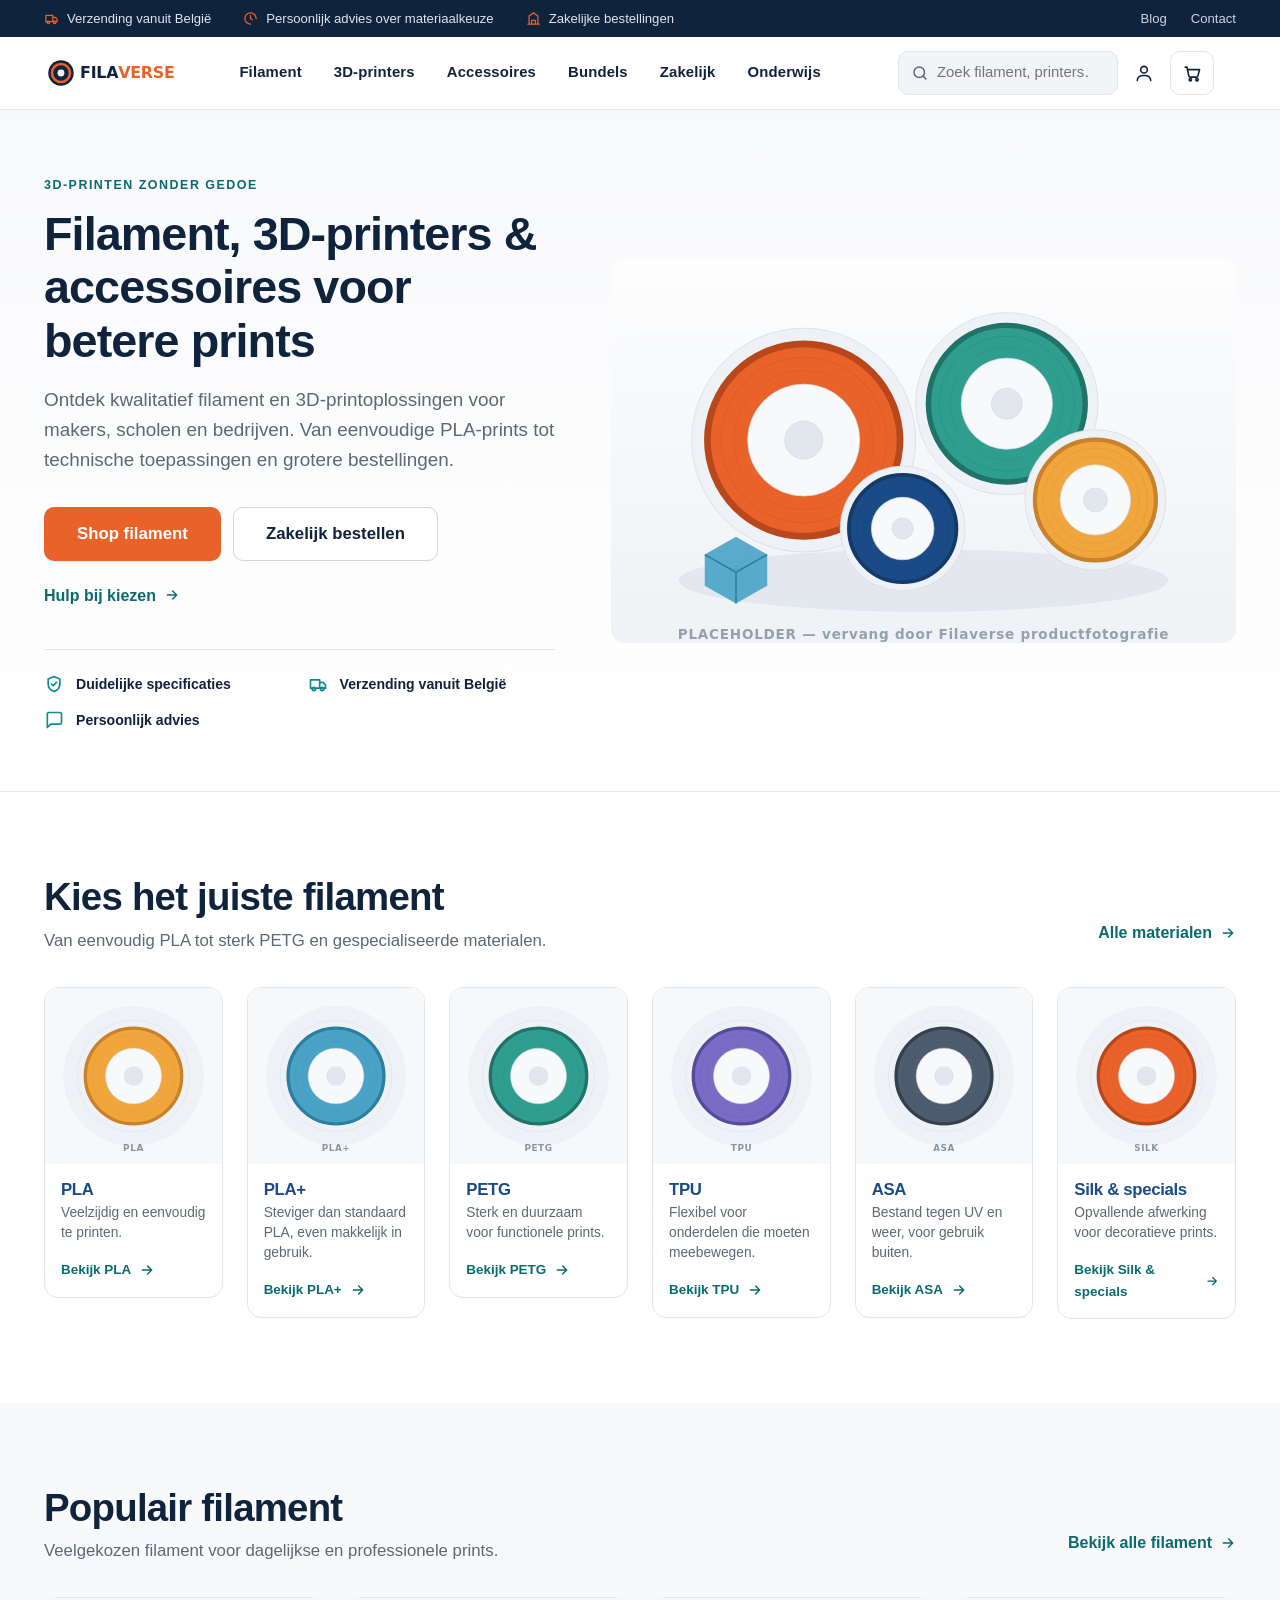
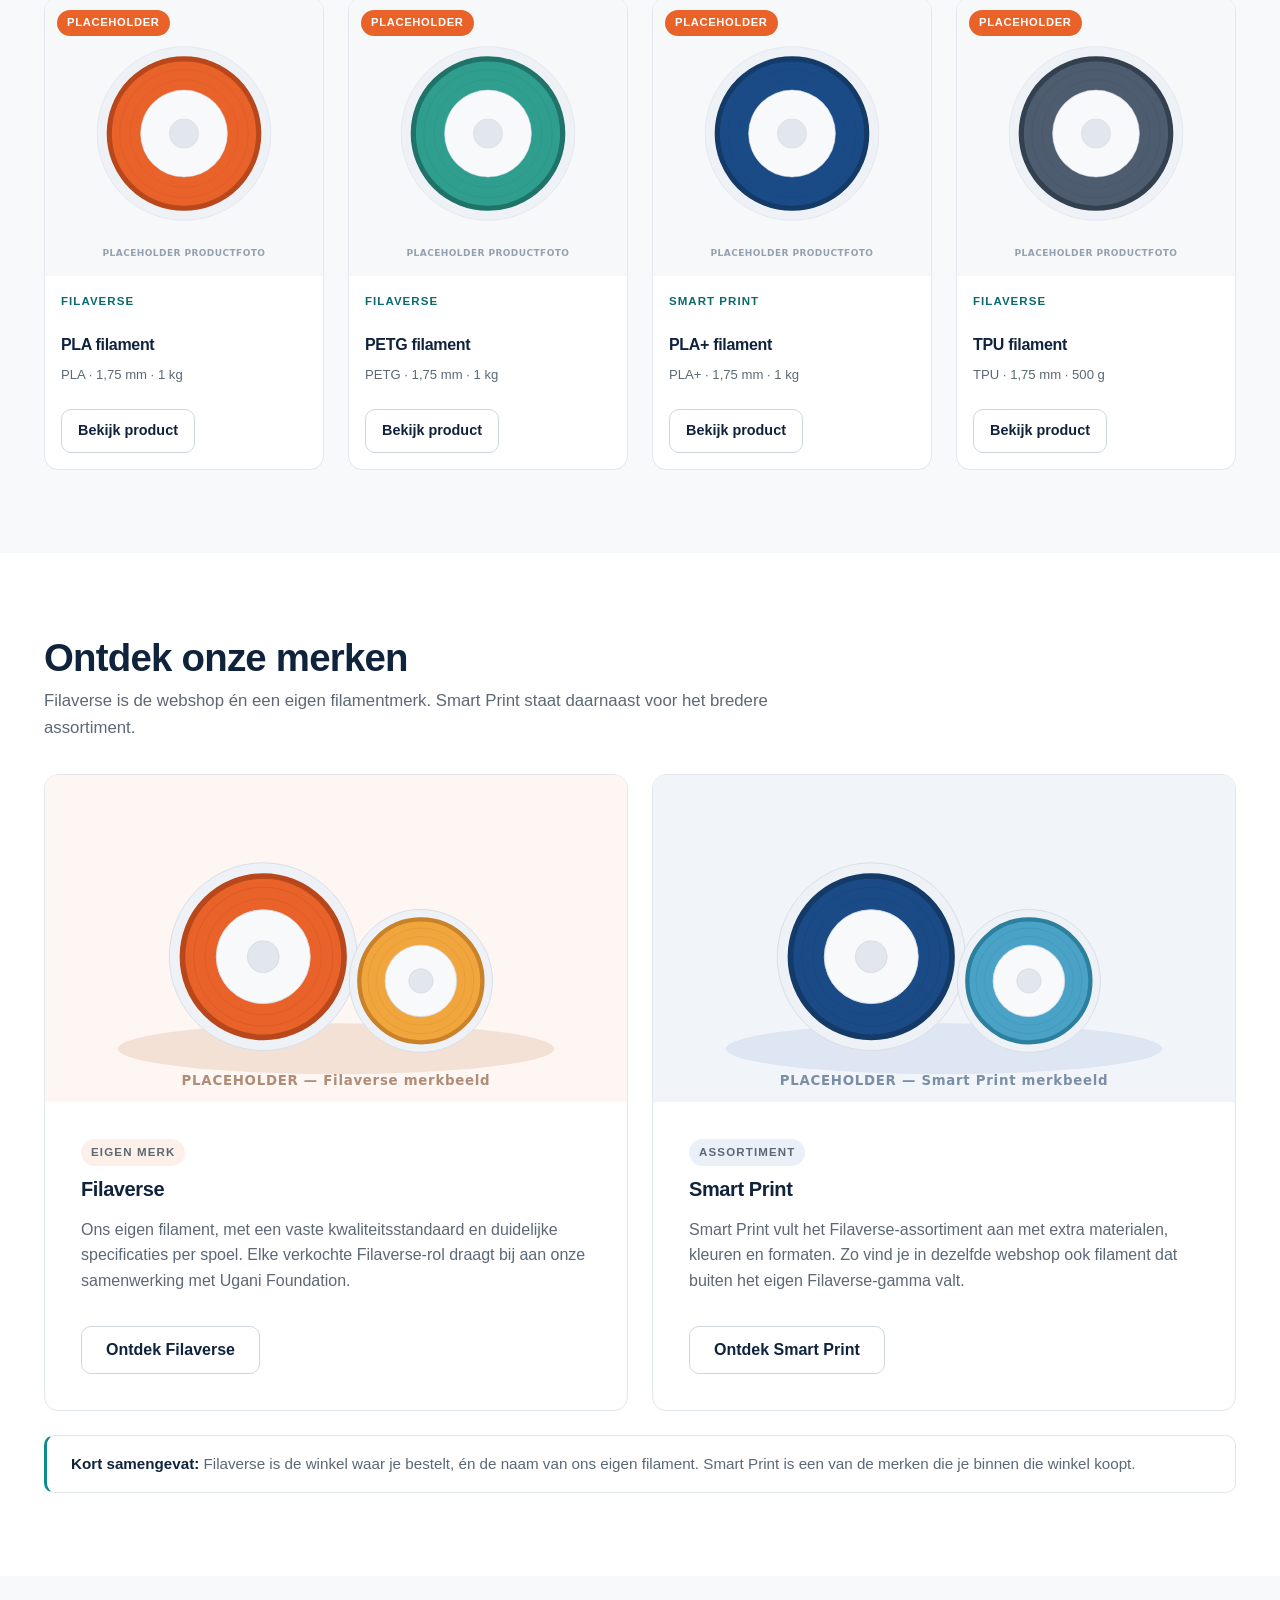
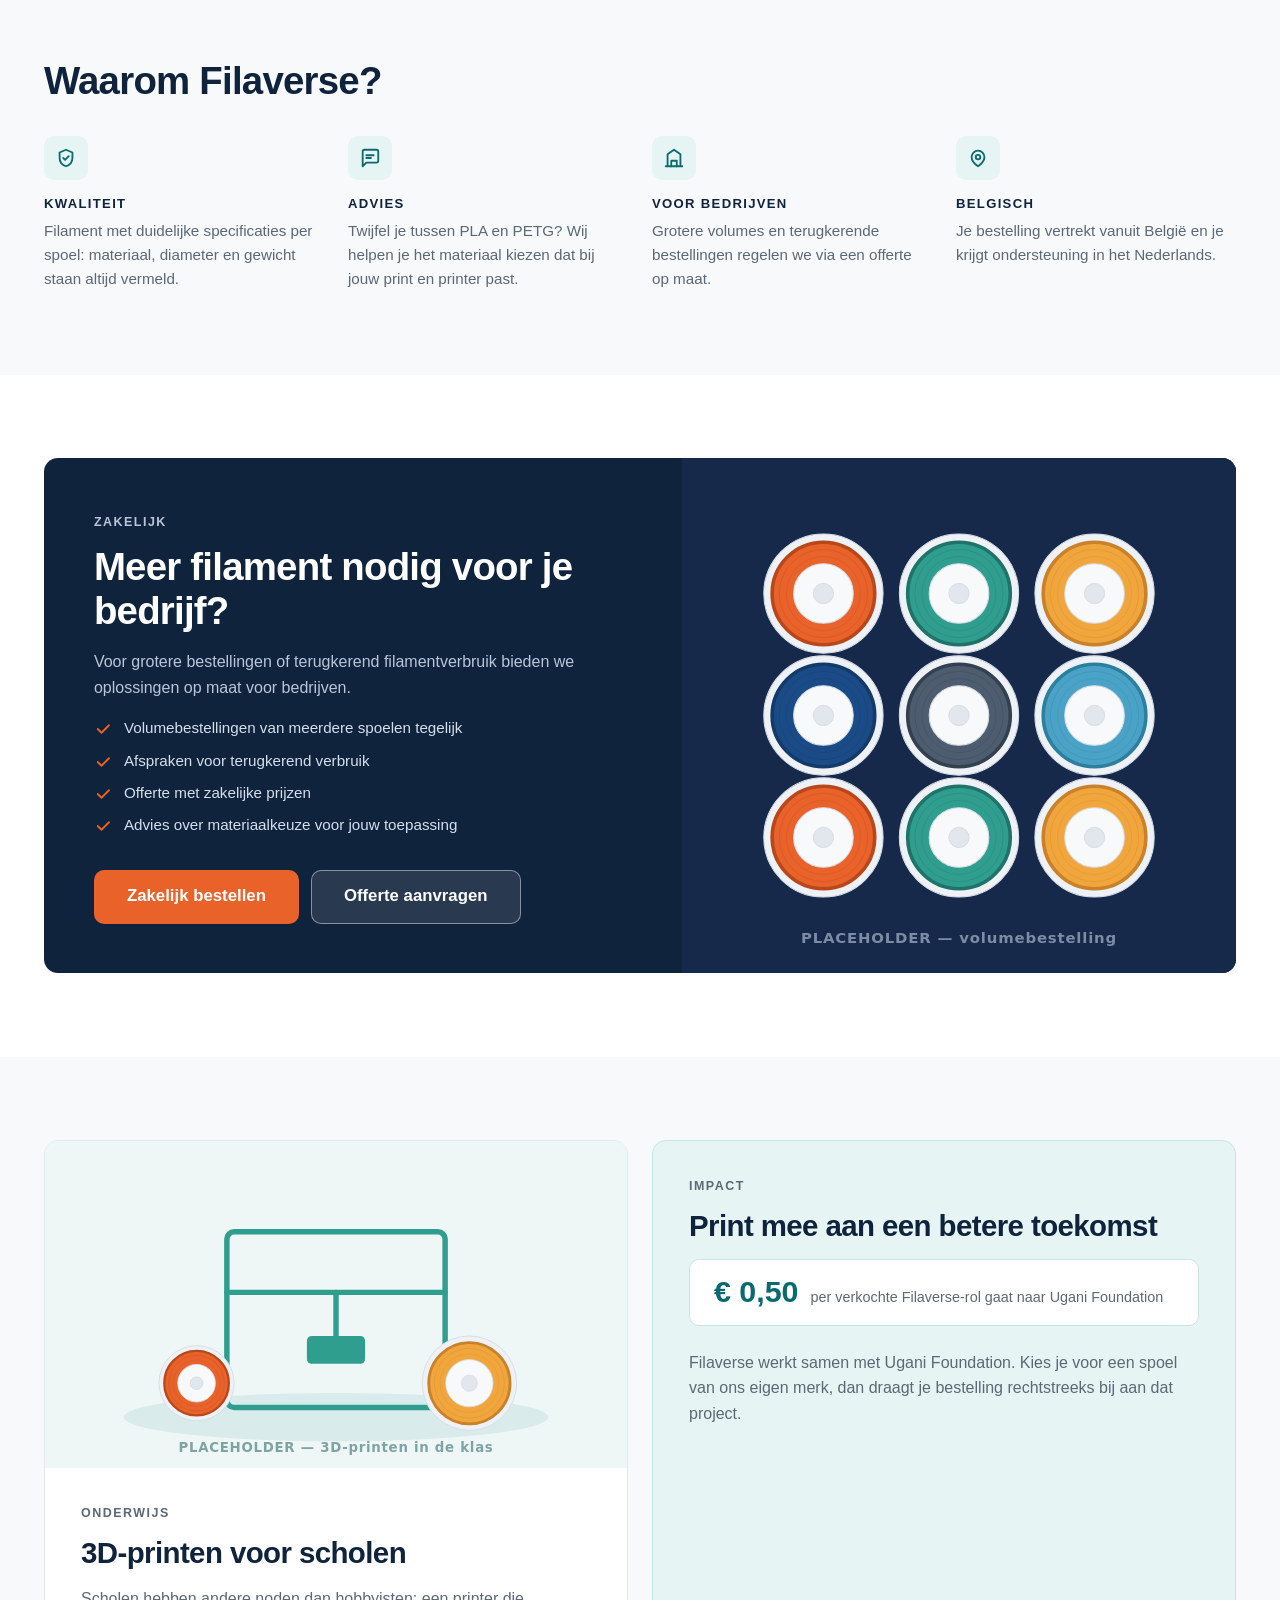
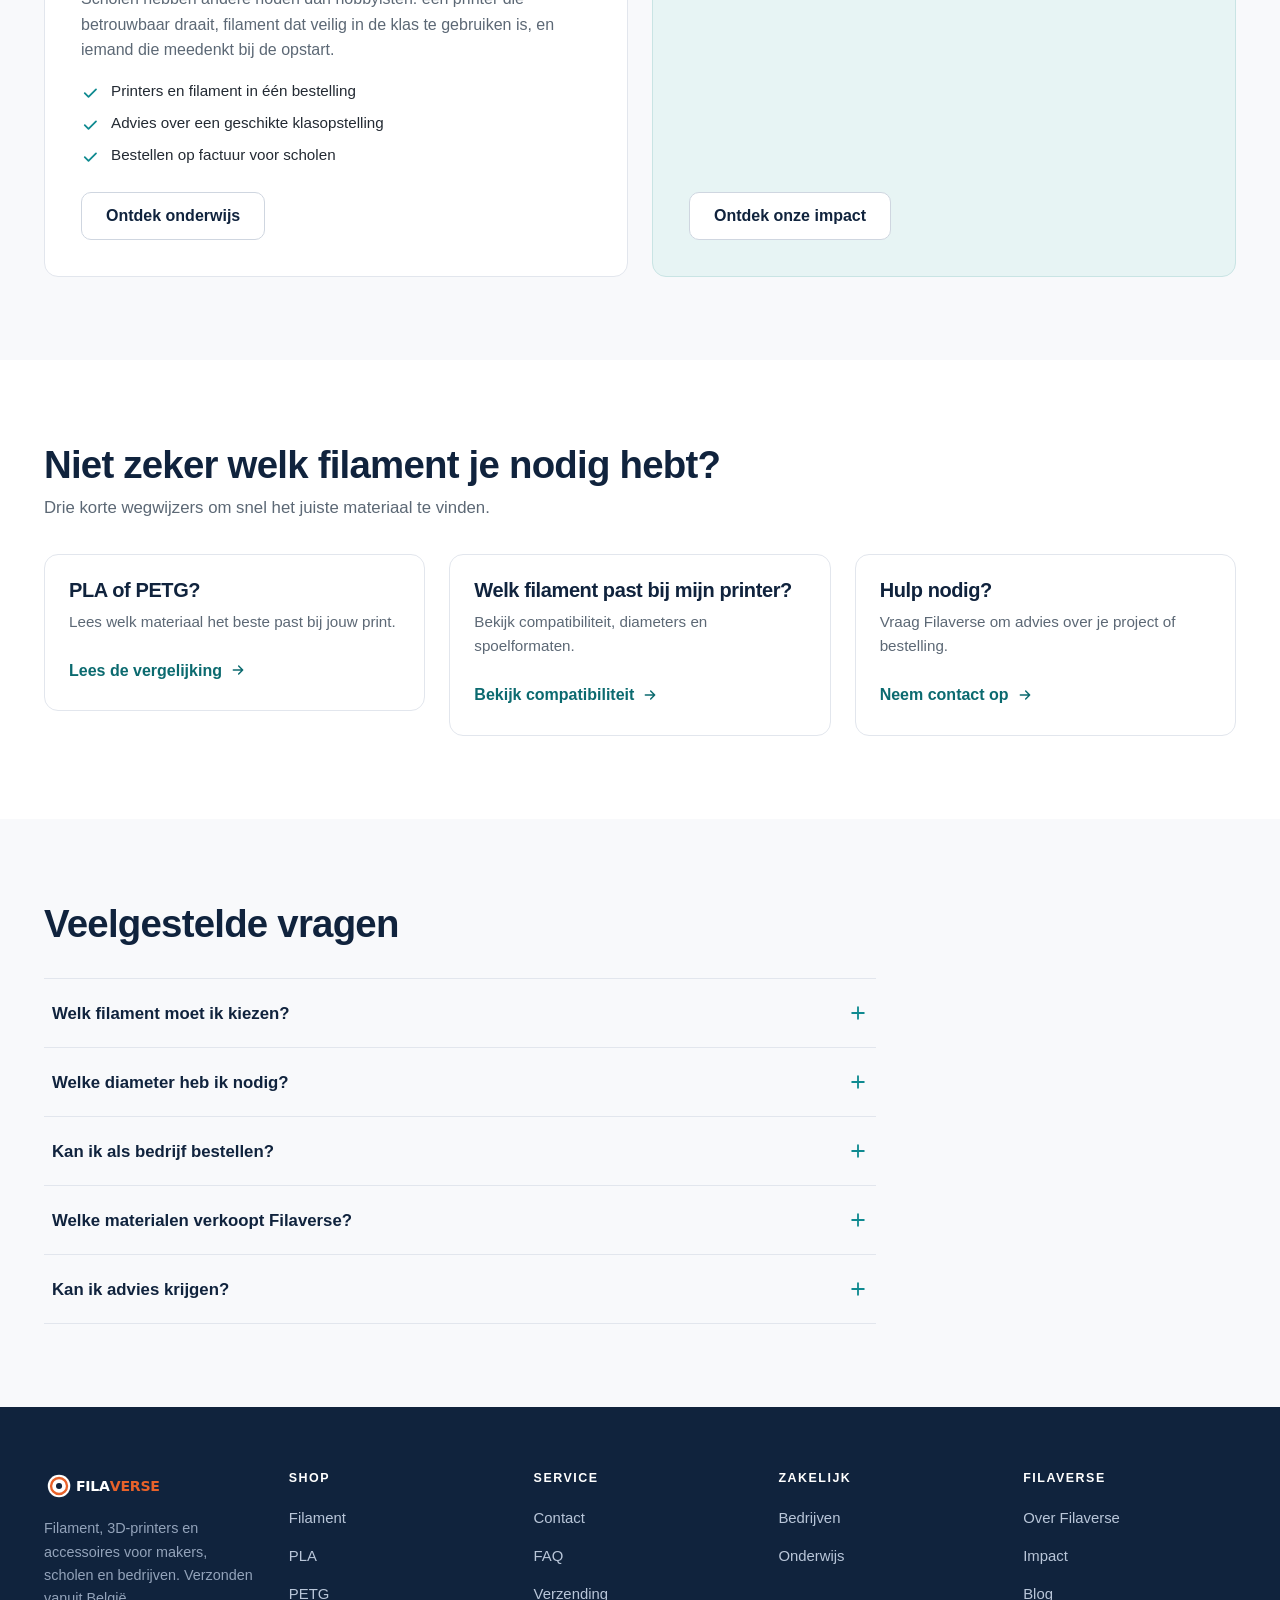
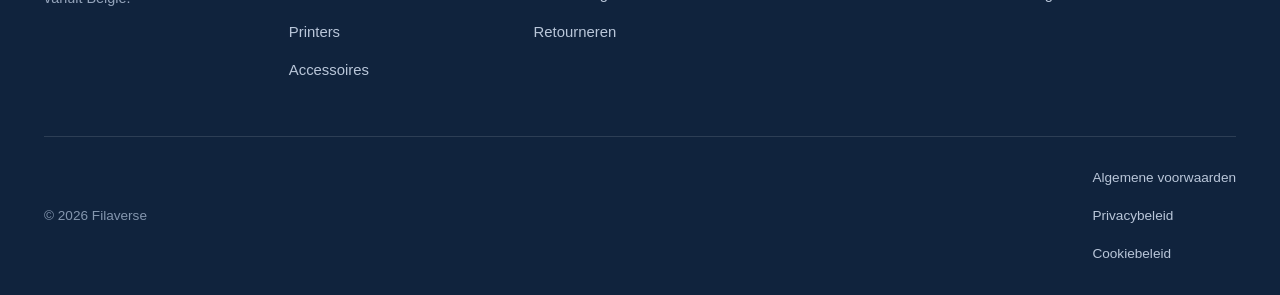
==== index.html @ 30330160 "Add commerce-first Filaverse homepage Implements the homepage redesign brief: the commercial offerin" ====
<!doctype html>
<html lang="nl-BE" class="no-js">
<head>
  <meta charset="utf-8">
  <meta name="viewport" content="width=device-width, initial-scale=1">

  <!-- ====================================================================
       SEO — homepage only. One H1 lives in the hero.
       Focus: 3D filament België · 3D printer filament · PLA · PETG
       ==================================================================== -->
  <title>3D Filament, Printers &amp; Accessoires België | Filaverse</title>
  <meta name="description" content="Ontdek Filaverse filament, 3D-printers en accessoires voor makers, scholen en bedrijven. Shop PLA, PETG en meer, met persoonlijke service vanuit België.">
  <link rel="canonical" href="https://www.filaverse.be/">

  <meta property="og:type" content="website">
  <meta property="og:locale" content="nl_BE">
  <meta property="og:site_name" content="Filaverse">
  <meta property="og:title" content="3D Filament, Printers &amp; Accessoires België | Filaverse">
  <meta property="og:description" content="Ontdek Filaverse filament, 3D-printers en accessoires voor makers, scholen en bedrijven. Shop PLA, PETG en meer, met persoonlijke service vanuit België.">
  <meta property="og:url" content="https://www.filaverse.be/">
  <!-- TODO(assets): replace with a real 1200x630 Filaverse share image. -->
  <meta property="og:image" content="https://www.filaverse.be/assets/img/hero-filament-spoelen-placeholder.svg">
  <meta name="twitter:card" content="summary_large_image">

  <meta name="theme-color" content="#10233d">
  <link rel="icon" href="assets/img/filaverse-logo-placeholder.svg" type="image/svg+xml">

  <!-- The hero image is the LCP element: preloaded, never lazy-loaded. -->
  <link rel="preload" as="image" href="assets/img/hero-filament-spoelen-placeholder.svg" fetchpriority="high">
  <link rel="stylesheet" href="assets/css/styles.css">

  <!-- Swap the `no-js` class before first paint so reveal animations never
       hide content for users without JavaScript. -->
  <script>document.documentElement.classList.replace('no-js','js');</script>

  <!-- ====================================================================
       Structured data — Organization + WebSite/SearchAction only.
       Deliberately no Review/AggregateRating: no verified rating data exists.
       TODO(business): confirm legal name, address, VAT/company number, phone,
       e-mail and social profiles before publishing; remove any field that
       cannot be verified rather than guessing.
       ==================================================================== -->
  <script type="application/ld+json">
  {
    "@context": "https://schema.org",
    "@graph": [
      {
        "@type": "Organization",
        "@id": "https://www.filaverse.be/#organization",
        "name": "Filaverse",
        "url": "https://www.filaverse.be/",
        "logo": "https://www.filaverse.be/assets/img/filaverse-logo-placeholder.svg",
        "description": "Filaverse levert 3D-printfilament, 3D-printers en accessoires aan makers, scholen en bedrijven in België.",
        "areaServed": "BE"
      },
      {
        "@type": "WebSite",
        "@id": "https://www.filaverse.be/#website",
        "url": "https://www.filaverse.be/",
        "name": "Filaverse",
        "inLanguage": "nl-BE",
        "publisher": { "@id": "https://www.filaverse.be/#organization" },
        "potentialAction": {
          "@type": "SearchAction",
          "target": {
            "@type": "EntryPoint",
            "urlTemplate": "https://www.filaverse.be/zoeken?q={search_term_string}"
          },
          "query-input": "required name=search_term_string"
        }
      }
    ]
  }
  </script>
</head>

<body>
  <a class="fv-skip-link" href="#main">Naar hoofdinhoud</a>

  <!-- ====================================================================
       1. UTILITY BAR — max. 3 items, real benefits only.
       TODO(business): verify each claim. Remove any line that is not
       factually true today, including the free-shipping threshold.
       ==================================================================== -->
  <div class="fv-utility">
    <div class="fv-container fv-utility__inner">
      <ul class="fv-utility__list">
        <li>
          <svg width="15" height="15" viewBox="0 0 24 24" fill="none" stroke="currentColor" stroke-width="2" stroke-linecap="round" stroke-linejoin="round" aria-hidden="true"><path d="M3 7h11v10H3zM14 10h4l3 3v4h-7z"/><circle cx="7" cy="18" r="2"/><circle cx="17" cy="18" r="2"/></svg>
          Verzending vanuit België
        </li>
        <li>
          <svg width="15" height="15" viewBox="0 0 24 24" fill="none" stroke="currentColor" stroke-width="2" stroke-linecap="round" stroke-linejoin="round" aria-hidden="true"><path d="M21 12a9 9 0 1 0-9 9"/><path d="M12 7v5l3 2"/></svg>
          Persoonlijk advies over materiaalkeuze
        </li>
        <li>
          <svg width="15" height="15" viewBox="0 0 24 24" fill="none" stroke="currentColor" stroke-width="2" stroke-linecap="round" stroke-linejoin="round" aria-hidden="true"><path d="M3 21h18M5 21V8l7-5 7 5v13"/><path d="M9 21v-6h6v6"/></svg>
          Zakelijke bestellingen
        </li>
      </ul>
      <ul class="fv-utility__links">
        <li><a href="/blog">Blog</a></li>
        <li><a href="/contact">Contact</a></li>
      </ul>
    </div>
  </div>

  <!-- ====================================================================
       2. HEADER — commerce first. Logo left, shop navigation centre,
       search / account / cart right.
       TODO(integration): mount the existing search and cart logic here.
       The form posts to the shop's own search route and the cart button is
       a plain link to the existing cart page, so nothing is re-implemented.
       ==================================================================== -->
  <header class="fv-header">
    <div class="fv-container">
      <div class="fv-header__bar">
        <a class="fv-header__logo" href="/" aria-label="Filaverse — naar de homepage">
          <img src="assets/img/filaverse-logo-placeholder.svg" alt="Filaverse" width="300" height="64" fetchpriority="high">
        </a>

        <nav class="fv-nav" aria-label="Hoofdnavigatie">
          <ul class="fv-nav__list">
            <li><a class="fv-nav__link" href="/filament">Filament</a></li>
            <li><a class="fv-nav__link" href="/3d-printers">3D-printers</a></li>
            <li><a class="fv-nav__link" href="/accessoires">Accessoires</a></li>
            <li><a class="fv-nav__link" href="/bundels">Bundels</a></li>
            <li><a class="fv-nav__link" href="/zakelijk">Zakelijk</a></li>
            <li><a class="fv-nav__link" href="/onderwijs">Onderwijs</a></li>
          </ul>
        </nav>

        <div class="fv-header__actions">
          <form class="fv-search" role="search" action="/zoeken" method="get">
            <label class="fv-visually-hidden" for="fv-search-desktop">Zoek naar filament, printers of accessoires</label>
            <svg width="18" height="18" viewBox="0 0 24 24" fill="none" stroke="currentColor" stroke-width="2" stroke-linecap="round" aria-hidden="true"><circle cx="11" cy="11" r="7"/><path d="m20 20-3.5-3.5"/></svg>
            <input id="fv-search-desktop" type="search" name="q" placeholder="Zoek filament, printers…" autocomplete="off">
          </form>

          <button class="fv-iconbtn fv-iconbtn--search" type="button"
                  aria-controls="fv-searchpanel" aria-expanded="false"
                  data-fv-search-toggle>
            <svg width="20" height="20" viewBox="0 0 24 24" fill="none" stroke="currentColor" stroke-width="2" stroke-linecap="round" aria-hidden="true"><circle cx="11" cy="11" r="7"/><path d="m20 20-3.5-3.5"/></svg>
            <span class="fv-visually-hidden">Zoeken</span>
          </button>

          <!-- TODO(integration): show this only when the project has accounts. -->
          <a class="fv-iconbtn" href="/account">
            <svg width="20" height="20" viewBox="0 0 24 24" fill="none" stroke="currentColor" stroke-width="2" stroke-linecap="round" stroke-linejoin="round" aria-hidden="true"><circle cx="12" cy="8" r="4"/><path d="M4 21c0-4 3.6-6 8-6s8 2 8 6"/></svg>
            <span class="fv-visually-hidden">Mijn account</span>
          </a>

          <!-- TODO(integration): bind the badge to the live cart item count. -->
          <a class="fv-iconbtn fv-iconbtn--cart" href="/winkelmand">
            <svg width="20" height="20" viewBox="0 0 24 24" fill="none" stroke="currentColor" stroke-width="2" stroke-linecap="round" stroke-linejoin="round" aria-hidden="true"><path d="M4 5h2l2.2 10.4a2 2 0 0 0 2 1.6h6.9a2 2 0 0 0 2-1.55L21 8H7"/><circle cx="10" cy="20" r="1.4"/><circle cx="18" cy="20" r="1.4"/></svg>
            <span class="fv-iconbtn__count" data-fv-cart-count hidden>0</span>
            <span class="fv-visually-hidden">Winkelmand</span>
          </a>

          <button class="fv-iconbtn fv-iconbtn--menu" type="button"
                  aria-controls="fv-drawer" aria-expanded="false" data-fv-menu-toggle>
            <svg width="22" height="22" viewBox="0 0 24 24" fill="none" stroke="currentColor" stroke-width="2" stroke-linecap="round" aria-hidden="true"><path d="M4 7h16M4 12h16M4 17h16"/></svg>
            <span class="fv-visually-hidden">Menu openen</span>
          </button>
        </div>
      </div>
    </div>

    <div class="fv-searchpanel" id="fv-searchpanel" hidden>
      <div class="fv-container">
        <form class="fv-search" role="search" action="/zoeken" method="get">
          <label class="fv-visually-hidden" for="fv-search-mobile">Zoek naar filament, printers of accessoires</label>
          <svg width="18" height="18" viewBox="0 0 24 24" fill="none" stroke="currentColor" stroke-width="2" stroke-linecap="round" aria-hidden="true"><circle cx="11" cy="11" r="7"/><path d="m20 20-3.5-3.5"/></svg>
          <input id="fv-search-mobile" type="search" name="q" placeholder="Zoek filament, printers…" autocomplete="off">
        </form>
      </div>
    </div>
  </header>

  <!-- Mobile navigation drawer -->
  <div class="fv-drawer" id="fv-drawer" hidden>
    <button class="fv-drawer__scrim" type="button" data-fv-menu-close>
      <span class="fv-visually-hidden">Menu sluiten</span>
    </button>
    <div class="fv-drawer__panel" role="dialog" aria-modal="true" aria-label="Hoofdnavigatie">
      <div class="fv-drawer__head">
        <img src="assets/img/filaverse-logo-placeholder.svg" alt="Filaverse" width="300" height="64">
        <button class="fv-iconbtn" type="button" data-fv-menu-close>
          <svg width="22" height="22" viewBox="0 0 24 24" fill="none" stroke="currentColor" stroke-width="2" stroke-linecap="round" aria-hidden="true"><path d="M6 6l12 12M18 6L6 18"/></svg>
          <span class="fv-visually-hidden">Menu sluiten</span>
        </button>
      </div>
      <nav aria-label="Hoofdnavigatie (mobiel)">
        <ul class="fv-drawer__list">
          <li><a href="/filament">Filament</a></li>
          <li><a href="/3d-printers">3D-printers</a></li>
          <li><a href="/accessoires">Accessoires</a></li>
          <li><a href="/bundels">Bundels</a></li>
          <li><a href="/zakelijk">Zakelijk</a></li>
          <li><a href="/onderwijs">Onderwijs</a></li>
        </ul>
        <ul class="fv-drawer__list fv-drawer__list--secondary">
          <li><a href="/blog">Blog</a></li>
          <li><a href="/contact">Contact</a></li>
          <li><a href="/account">Mijn account</a></li>
        </ul>
      </nav>
      <a class="fv-btn fv-btn--primary fv-btn--block" href="/filament">Shop filament</a>
    </div>
  </div>

  <main id="main">

    <!-- ==================================================================
         3. HERO — the single H1 of the page.
         ================================================================== -->
    <section class="fv-hero" aria-labelledby="fv-hero-title">
      <div class="fv-container">
        <div class="fv-hero__grid">
          <div class="fv-hero__copy">
            <p class="fv-eyebrow">3D-printen zonder gedoe</p>
            <h1 id="fv-hero-title">Filament, 3D-printers &amp; accessoires voor betere prints</h1>
            <p class="fv-hero__lead">
              Ontdek kwalitatief filament en 3D-printoplossingen voor makers, scholen en bedrijven.
              Van eenvoudige PLA-prints tot technische toepassingen en grotere bestellingen.
            </p>

            <div class="fv-hero__cta">
              <a class="fv-btn fv-btn--primary fv-btn--lg" href="/filament">Shop filament</a>
              <a class="fv-btn fv-btn--secondary fv-btn--lg" href="/zakelijk">Zakelijk bestellen</a>
              <a class="fv-textlink" href="#hulp-bij-kiezen">
                Hulp bij kiezen
                <svg width="16" height="16" viewBox="0 0 24 24" fill="none" stroke="currentColor" stroke-width="2.2" stroke-linecap="round" stroke-linejoin="round" aria-hidden="true"><path d="M5 12h14M13 6l6 6-6 6"/></svg>
              </a>
            </div>

            <!-- TODO(business): verify all three USPs before publishing. -->
            <ul class="fv-hero__usps">
              <li>
                <svg width="20" height="20" viewBox="0 0 24 24" fill="none" stroke="currentColor" stroke-width="2" stroke-linecap="round" stroke-linejoin="round" aria-hidden="true"><path d="M12 3l7 3v6c0 4.2-2.9 7.6-7 9-4.1-1.4-7-4.8-7-9V6z"/><path d="m9 12 2 2 4-4"/></svg>
                Duidelijke specificaties
              </li>
              <li>
                <svg width="20" height="20" viewBox="0 0 24 24" fill="none" stroke="currentColor" stroke-width="2" stroke-linecap="round" stroke-linejoin="round" aria-hidden="true"><path d="M3 7h11v10H3zM14 10h4l3 3v4h-7z"/><circle cx="7" cy="18" r="2"/><circle cx="17" cy="18" r="2"/></svg>
                Verzending vanuit België
              </li>
              <li>
                <svg width="20" height="20" viewBox="0 0 24 24" fill="none" stroke="currentColor" stroke-width="2" stroke-linecap="round" stroke-linejoin="round" aria-hidden="true"><path d="M21 15a2 2 0 0 1-2 2H8l-4 4V5a2 2 0 0 1 2-2h13a2 2 0 0 1 2 2z"/></svg>
                Persoonlijk advies
              </li>
            </ul>
          </div>

          <div class="fv-hero__media">
            <!-- LCP image: eager, high priority, explicit dimensions (no CLS).
                 TODO(assets): replace with an optimised Filaverse photo
                 (AVIF/WebP + srcset) of several spools, one Filaverse spool
                 prominent, plus one or two printed objects. -->
            <img src="assets/img/hero-filament-spoelen-placeholder.svg"
                 alt="Verschillende filamentspoelen in meerdere kleuren naast een 3D-geprint object"
                 width="1200" height="740"
                 fetchpriority="high" decoding="async">
          </div>
        </div>
      </div>
    </section>

    <!-- ==================================================================
         4. SHOP BY MATERIAL
         ================================================================== -->
    <section class="fv-section" aria-labelledby="fv-materialen-title">
      <div class="fv-container">
        <div class="fv-section-head fv-section-head--split fv-reveal">
          <div>
            <h2 id="fv-materialen-title">Kies het juiste filament</h2>
            <p>Van eenvoudig PLA tot sterk PETG en gespecialiseerde materialen.</p>
          </div>
          <a class="fv-textlink" href="/filament">
            Alle materialen
            <svg width="16" height="16" viewBox="0 0 24 24" fill="none" stroke="currentColor" stroke-width="2.2" stroke-linecap="round" stroke-linejoin="round" aria-hidden="true"><path d="M5 12h14M13 6l6 6-6 6"/></svg>
          </a>
        </div>

        <ul class="fv-grid-categories">
          <!-- BEGIN:categories -->
          <li>
            <article class="fv-card fv-category fv-reveal">
              <div class="fv-card__media">
                <img src="assets/img/category-pla-filament-placeholder.svg" alt="PLA filamentspoel" width="600" height="600" loading="lazy" decoding="async">
              </div>
              <div class="fv-category__body">
                <h3><a class="fv-stretch" href="/filament/pla">PLA</a></h3>
                <p>Veelzijdig en eenvoudig te printen.</p>
                <span class="fv-category__cta" aria-hidden="true">Bekijk PLA <svg width="16" height="16" viewBox="0 0 24 24" fill="none" stroke="currentColor" stroke-width="2.2" stroke-linecap="round" stroke-linejoin="round" aria-hidden="true"><path d="M5 12h14M13 6l6 6-6 6"/></svg></span>
              </div>
            </article>
          </li>
          <li>
            <article class="fv-card fv-category fv-reveal">
              <div class="fv-card__media">
                <img src="assets/img/category-pla-plus-filament-placeholder.svg" alt="PLA+ filamentspoel" width="600" height="600" loading="lazy" decoding="async">
              </div>
              <div class="fv-category__body">
                <h3><a class="fv-stretch" href="/filament/pla-plus">PLA+</a></h3>
                <p>Steviger dan standaard PLA, even makkelijk in gebruik.</p>
                <span class="fv-category__cta" aria-hidden="true">Bekijk PLA+ <svg width="16" height="16" viewBox="0 0 24 24" fill="none" stroke="currentColor" stroke-width="2.2" stroke-linecap="round" stroke-linejoin="round" aria-hidden="true"><path d="M5 12h14M13 6l6 6-6 6"/></svg></span>
              </div>
            </article>
          </li>
          <li>
            <article class="fv-card fv-category fv-reveal">
              <div class="fv-card__media">
                <img src="assets/img/category-petg-filament-placeholder.svg" alt="PETG filamentspoel" width="600" height="600" loading="lazy" decoding="async">
              </div>
              <div class="fv-category__body">
                <h3><a class="fv-stretch" href="/filament/petg">PETG</a></h3>
                <p>Sterk en duurzaam voor functionele prints.</p>
                <span class="fv-category__cta" aria-hidden="true">Bekijk PETG <svg width="16" height="16" viewBox="0 0 24 24" fill="none" stroke="currentColor" stroke-width="2.2" stroke-linecap="round" stroke-linejoin="round" aria-hidden="true"><path d="M5 12h14M13 6l6 6-6 6"/></svg></span>
              </div>
            </article>
          </li>
          <li>
            <article class="fv-card fv-category fv-reveal">
              <div class="fv-card__media">
                <img src="assets/img/category-tpu-filament-placeholder.svg" alt="TPU filamentspoel" width="600" height="600" loading="lazy" decoding="async">
              </div>
              <div class="fv-category__body">
                <h3><a class="fv-stretch" href="/filament/tpu">TPU</a></h3>
                <p>Flexibel voor onderdelen die moeten meebewegen.</p>
                <span class="fv-category__cta" aria-hidden="true">Bekijk TPU <svg width="16" height="16" viewBox="0 0 24 24" fill="none" stroke="currentColor" stroke-width="2.2" stroke-linecap="round" stroke-linejoin="round" aria-hidden="true"><path d="M5 12h14M13 6l6 6-6 6"/></svg></span>
              </div>
            </article>
          </li>
          <li>
            <article class="fv-card fv-category fv-reveal">
              <div class="fv-card__media">
                <img src="assets/img/category-asa-filament-placeholder.svg" alt="ASA filamentspoel" width="600" height="600" loading="lazy" decoding="async">
              </div>
              <div class="fv-category__body">
                <h3><a class="fv-stretch" href="/filament/asa">ASA</a></h3>
                <p>Bestand tegen UV en weer, voor gebruik buiten.</p>
                <span class="fv-category__cta" aria-hidden="true">Bekijk ASA <svg width="16" height="16" viewBox="0 0 24 24" fill="none" stroke="currentColor" stroke-width="2.2" stroke-linecap="round" stroke-linejoin="round" aria-hidden="true"><path d="M5 12h14M13 6l6 6-6 6"/></svg></span>
              </div>
            </article>
          </li>
          <li>
            <article class="fv-card fv-category fv-reveal">
              <div class="fv-card__media">
                <img src="assets/img/category-silk-filament-placeholder.svg" alt="Silk filamentspoel" width="600" height="600" loading="lazy" decoding="async">
              </div>
              <div class="fv-category__body">
                <h3><a class="fv-stretch" href="/filament/silk-specials">Silk &amp; specials</a></h3>
                <p>Opvallende afwerking voor decoratieve prints.</p>
                <span class="fv-category__cta" aria-hidden="true">Bekijk Silk &amp; specials <svg width="16" height="16" viewBox="0 0 24 24" fill="none" stroke="currentColor" stroke-width="2.2" stroke-linecap="round" stroke-linejoin="round" aria-hidden="true"><path d="M5 12h14M13 6l6 6-6 6"/></svg></span>
              </div>
            </article>
          </li>
          <!-- END:categories -->
        </ul>
      </div>
    </section>

    <!-- ==================================================================
         5. BESTSELLERS
         ================================================================== -->
    <section class="fv-section fv-section--soft" aria-labelledby="fv-populair-title">
      <div class="fv-container">
        <div class="fv-section-head fv-section-head--split fv-reveal">
          <div>
            <h2 id="fv-populair-title">Populair filament</h2>
            <p>Veelgekozen filament voor dagelijkse en professionele prints.</p>
          </div>
          <a class="fv-textlink" href="/filament">
            Bekijk alle filament
            <svg width="16" height="16" viewBox="0 0 24 24" fill="none" stroke="currentColor" stroke-width="2.2" stroke-linecap="round" stroke-linejoin="round" aria-hidden="true"><path d="M5 12h14M13 6l6 6-6 6"/></svg>
          </a>
        </div>

        <ul class="fv-grid-products fv-scroller">
          <!-- BEGIN:products -->
          <li>
            <article class="fv-card fv-product fv-reveal">
                <p class="fv-badge">Placeholder</p>
              <div class="fv-card__media">
                <img src="assets/img/product-placeholder-1.svg" alt="Placeholder productfoto van een PLA filamentspoel" width="800" height="800" loading="lazy" decoding="async">
              </div>
              <div class="fv-card__body fv-product__body">
                <p class="fv-product__brand">Filaverse</p>
                <h3 class="fv-product__title"><a class="fv-stretch" href="/filament/pla">PLA filament</a></h3>
                <p class="fv-product__meta">PLA &middot; 1,75 mm &middot; 1 kg</p>
                <div class="fv-product__foot">
                <!-- TODO(integration): price omitted - no price in data/products.json for TODO-SKU-1 -->
                  <span class="fv-btn fv-btn--secondary fv-product__cta" aria-hidden="true">Bekijk product</span>
                </div>
              </div>
            </article>
          </li>
          <li>
            <article class="fv-card fv-product fv-reveal">
                <p class="fv-badge">Placeholder</p>
              <div class="fv-card__media">
                <img src="assets/img/product-placeholder-2.svg" alt="Placeholder productfoto van een PETG filamentspoel" width="800" height="800" loading="lazy" decoding="async">
              </div>
              <div class="fv-card__body fv-product__body">
                <p class="fv-product__brand">Filaverse</p>
                <h3 class="fv-product__title"><a class="fv-stretch" href="/filament/petg">PETG filament</a></h3>
                <p class="fv-product__meta">PETG &middot; 1,75 mm &middot; 1 kg</p>
                <div class="fv-product__foot">
                <!-- TODO(integration): price omitted - no price in data/products.json for TODO-SKU-2 -->
                  <span class="fv-btn fv-btn--secondary fv-product__cta" aria-hidden="true">Bekijk product</span>
                </div>
              </div>
            </article>
          </li>
          <li>
            <article class="fv-card fv-product fv-reveal">
                <p class="fv-badge">Placeholder</p>
              <div class="fv-card__media">
                <img src="assets/img/product-placeholder-3.svg" alt="Placeholder productfoto van een PLA+ filamentspoel" width="800" height="800" loading="lazy" decoding="async">
              </div>
              <div class="fv-card__body fv-product__body">
                <p class="fv-product__brand">Smart Print</p>
                <h3 class="fv-product__title"><a class="fv-stretch" href="/filament/pla-plus">PLA+ filament</a></h3>
                <p class="fv-product__meta">PLA+ &middot; 1,75 mm &middot; 1 kg</p>
                <div class="fv-product__foot">
                <!-- TODO(integration): price omitted - no price in data/products.json for TODO-SKU-3 -->
                  <span class="fv-btn fv-btn--secondary fv-product__cta" aria-hidden="true">Bekijk product</span>
                </div>
              </div>
            </article>
          </li>
          <li>
            <article class="fv-card fv-product fv-reveal">
                <p class="fv-badge">Placeholder</p>
              <div class="fv-card__media">
                <img src="assets/img/product-placeholder-4.svg" alt="Placeholder productfoto van een TPU filamentspoel" width="800" height="800" loading="lazy" decoding="async">
              </div>
              <div class="fv-card__body fv-product__body">
                <p class="fv-product__brand">Filaverse</p>
                <h3 class="fv-product__title"><a class="fv-stretch" href="/filament/tpu">TPU filament</a></h3>
                <p class="fv-product__meta">TPU &middot; 1,75 mm &middot; 500 g</p>
                <div class="fv-product__foot">
                <!-- TODO(integration): price omitted - no price in data/products.json for TODO-SKU-4 -->
                  <span class="fv-btn fv-btn--secondary fv-product__cta" aria-hidden="true">Bekijk product</span>
                </div>
              </div>
            </article>
          </li>
          <!-- END:products -->
        </ul>
      </div>
    </section>

    <!-- ==================================================================
         6. SHOP BY BRAND — clarifies Filaverse vs Smart Print.
         TODO(business): confirm the exact positioning of both brands with
         the Filaverse team and rewrite the two paragraphs accordingly.
         The section must answer: "is Filaverse the shop or the filament?"
         ================================================================== -->
    <section class="fv-section" aria-labelledby="fv-merken-title">
      <div class="fv-container">
        <div class="fv-section-head fv-reveal">
          <h2 id="fv-merken-title">Ontdek onze merken</h2>
          <p>Filaverse is de webshop én een eigen filamentmerk. Smart Print staat daarnaast voor het bredere assortiment.</p>
        </div>

        <div class="fv-grid-brands">
          <article class="fv-card fv-brand fv-reveal">
            <div class="fv-card__media">
              <img src="assets/img/brand-filaverse-placeholder.svg"
                   alt="Filamentspoelen van het merk Filaverse"
                   width="960" height="540" loading="lazy" decoding="async">
            </div>
            <div class="fv-brand__body">
              <p class="fv-brand__tag fv-brand__tag--own">Eigen merk</p>
              <h3>Filaverse</h3>
              <p>
                Ons eigen filament, met een vaste kwaliteitsstandaard en duidelijke
                specificaties per spoel. Elke verkochte Filaverse-rol draagt bij aan
                onze samenwerking met Ugani Foundation.
              </p>
              <a class="fv-btn fv-btn--secondary fv-brand__cta" href="/merken/filaverse">Ontdek Filaverse</a>
            </div>
          </article>

          <article class="fv-card fv-brand fv-reveal">
            <div class="fv-card__media">
              <img src="assets/img/brand-smart-print-placeholder.svg"
                   alt="Filamentspoelen van het merk Smart Print"
                   width="960" height="540" loading="lazy" decoding="async">
            </div>
            <div class="fv-brand__body">
              <p class="fv-brand__tag fv-brand__tag--partner">Assortiment</p>
              <h3>Smart Print</h3>
              <p>
                Smart Print vult het Filaverse-assortiment aan met extra materialen,
                kleuren en formaten. Zo vind je in dezelfde webshop ook filament dat
                buiten het eigen Filaverse-gamma valt.
              </p>
              <a class="fv-btn fv-btn--secondary fv-brand__cta" href="/merken/smart-print">Ontdek Smart Print</a>
            </div>
          </article>
        </div>

        <div class="fv-brandnote fv-reveal">
          <p><strong>Kort samengevat:</strong> Filaverse is de winkel waar je bestelt, én de naam van ons eigen filament. Smart Print is een van de merken die je binnen die winkel koopt.</p>
        </div>
      </div>
    </section>

    <!-- ==================================================================
         7. WHY FILAVERSE — specific statements only.
         ================================================================== -->
    <section class="fv-section fv-section--soft" aria-labelledby="fv-waarom-title">
      <div class="fv-container">
        <div class="fv-section-head fv-reveal">
          <h2 id="fv-waarom-title">Waarom Filaverse?</h2>
        </div>

        <div class="fv-grid-why">
          <div class="fv-why fv-reveal">
            <div class="fv-why__icon" aria-hidden="true">
              <svg width="22" height="22" viewBox="0 0 24 24" fill="none" stroke="currentColor" stroke-width="2" stroke-linecap="round" stroke-linejoin="round"><path d="M12 3l7 3v6c0 4.2-2.9 7.6-7 9-4.1-1.4-7-4.8-7-9V6z"/><path d="m9 12 2 2 4-4"/></svg>
            </div>
            <h3>Kwaliteit</h3>
            <p>Filament met duidelijke specificaties per spoel: materiaal, diameter en gewicht staan altijd vermeld.</p>
          </div>

          <div class="fv-why fv-reveal">
            <div class="fv-why__icon" aria-hidden="true">
              <svg width="22" height="22" viewBox="0 0 24 24" fill="none" stroke="currentColor" stroke-width="2" stroke-linecap="round" stroke-linejoin="round"><path d="M21 15a2 2 0 0 1-2 2H8l-4 4V5a2 2 0 0 1 2-2h13a2 2 0 0 1 2 2z"/><path d="M8 9h8M8 12h5"/></svg>
            </div>
            <h3>Advies</h3>
            <p>Twijfel je tussen PLA en PETG? Wij helpen je het materiaal kiezen dat bij jouw print en printer past.</p>
          </div>

          <div class="fv-why fv-reveal">
            <div class="fv-why__icon" aria-hidden="true">
              <svg width="22" height="22" viewBox="0 0 24 24" fill="none" stroke="currentColor" stroke-width="2" stroke-linecap="round" stroke-linejoin="round"><path d="M3 21h18M5 21V8l7-5 7 5v13"/><path d="M9 21v-6h6v6"/></svg>
            </div>
            <h3>Voor bedrijven</h3>
            <p>Grotere volumes en terugkerende bestellingen regelen we via een offerte op maat.</p>
          </div>

          <div class="fv-why fv-reveal">
            <div class="fv-why__icon" aria-hidden="true">
              <svg width="22" height="22" viewBox="0 0 24 24" fill="none" stroke="currentColor" stroke-width="2" stroke-linecap="round" stroke-linejoin="round"><path d="M12 21s-7-4.5-7-10a7 7 0 0 1 14 0c0 5.5-7 10-7 10z"/><circle cx="12" cy="11" r="2.5"/></svg>
            </div>
            <h3>Belgisch</h3>
            <p>Je bestelling vertrekt vanuit België en je krijgt ondersteuning in het Nederlands.</p>
          </div>
        </div>
      </div>
    </section>

    <!-- ==================================================================
         8. B2B — highly visible, wide premium banner.
         TODO(business): confirm which services are actually offered
         (volume pricing, recurring delivery, quotations) and remove any
         bullet that is not yet in place.
         ================================================================== -->
    <section class="fv-section" aria-labelledby="fv-zakelijk-title">
      <div class="fv-container">
        <div class="fv-b2b fv-reveal">
          <div class="fv-b2b__copy">
            <p class="fv-eyebrow fv-eyebrow--accent">Zakelijk</p>
            <h2 id="fv-zakelijk-title">Meer filament nodig voor je bedrijf?</h2>
            <p>
              Voor grotere bestellingen of terugkerend filamentverbruik bieden we
              oplossingen op maat voor bedrijven.
            </p>
            <ul class="fv-b2b__list">
              <li>
                <svg width="18" height="18" viewBox="0 0 24 24" fill="none" stroke="currentColor" stroke-width="2.4" stroke-linecap="round" stroke-linejoin="round" aria-hidden="true"><path d="m5 12 5 5L20 7"/></svg>
                Volumebestellingen van meerdere spoelen tegelijk
              </li>
              <li>
                <svg width="18" height="18" viewBox="0 0 24 24" fill="none" stroke="currentColor" stroke-width="2.4" stroke-linecap="round" stroke-linejoin="round" aria-hidden="true"><path d="m5 12 5 5L20 7"/></svg>
                Afspraken voor terugkerend verbruik
              </li>
              <li>
                <svg width="18" height="18" viewBox="0 0 24 24" fill="none" stroke="currentColor" stroke-width="2.4" stroke-linecap="round" stroke-linejoin="round" aria-hidden="true"><path d="m5 12 5 5L20 7"/></svg>
                Offerte met zakelijke prijzen
              </li>
              <li>
                <svg width="18" height="18" viewBox="0 0 24 24" fill="none" stroke="currentColor" stroke-width="2.4" stroke-linecap="round" stroke-linejoin="round" aria-hidden="true"><path d="m5 12 5 5L20 7"/></svg>
                Advies over materiaalkeuze voor jouw toepassing
              </li>
            </ul>
            <div class="fv-b2b__cta">
              <a class="fv-btn fv-btn--primary fv-btn--lg" href="/zakelijk">Zakelijk bestellen</a>
              <a class="fv-btn fv-btn--onDark fv-btn--lg" href="/zakelijk/offerte">Offerte aanvragen</a>
            </div>
          </div>
          <div class="fv-b2b__media">
            <img src="assets/img/b2b-volume-spoelen-placeholder.svg"
                 alt="Meerdere filamentspoelen gestapeld voor een volumebestelling"
                 width="900" height="760" loading="lazy" decoding="async">
          </div>
        </div>
      </div>
    </section>

    <!-- ==================================================================
         9 + 10. EDUCATION and SOCIAL IMPACT.
         Impact deliberately sits after the commercial sections and shares a
         row with education so it never dominates the page.
         ================================================================== -->
    <section class="fv-section fv-section--soft" aria-labelledby="fv-onderwijs-title">
      <h2 class="fv-visually-hidden" id="fv-onderwijs-title">Onderwijs en impact</h2>
      <div class="fv-container">
        <div class="fv-grid-split">

          <article class="fv-card fv-feature fv-reveal">
            <div class="fv-card__media">
              <img src="assets/img/onderwijs-3d-printen-placeholder.svg"
                   alt="3D-printer met filamentspoelen voor gebruik in de klas"
                   width="960" height="540" loading="lazy" decoding="async">
            </div>
            <div class="fv-feature__body">
              <p class="fv-eyebrow">Onderwijs</p>
              <h2>3D-printen voor scholen</h2>
              <p>
                Scholen hebben andere noden dan hobbyisten: een printer die betrouwbaar
                draait, filament dat veilig in de klas te gebruiken is, en iemand die
                meedenkt bij de opstart.
              </p>
              <!-- TODO(business): keep only the services Filaverse effectively
                   offers to schools. Remove leasing/abonnementen if they do not
                   exist yet. -->
              <ul class="fv-feature__list">
                <li>
                  <svg width="18" height="18" viewBox="0 0 24 24" fill="none" stroke="currentColor" stroke-width="2.4" stroke-linecap="round" stroke-linejoin="round" aria-hidden="true"><path d="m5 12 5 5L20 7"/></svg>
                  Printers en filament in één bestelling
                </li>
                <li>
                  <svg width="18" height="18" viewBox="0 0 24 24" fill="none" stroke="currentColor" stroke-width="2.4" stroke-linecap="round" stroke-linejoin="round" aria-hidden="true"><path d="m5 12 5 5L20 7"/></svg>
                  Advies over een geschikte klasopstelling
                </li>
                <li>
                  <svg width="18" height="18" viewBox="0 0 24 24" fill="none" stroke="currentColor" stroke-width="2.4" stroke-linecap="round" stroke-linejoin="round" aria-hidden="true"><path d="m5 12 5 5L20 7"/></svg>
                  Bestellen op factuur voor scholen
                </li>
              </ul>
              <div class="fv-feature__cta">
                <a class="fv-btn fv-btn--secondary" href="/onderwijs">Ontdek onderwijs</a>
              </div>
            </div>
          </article>

          <article class="fv-card fv-feature fv-impact fv-reveal">
            <div class="fv-feature__body">
              <p class="fv-eyebrow">Impact</p>
              <h2>Print mee aan een betere toekomst</h2>
              <!-- TODO(business): the €0,50 figure below must be verified against
                   current Filaverse communication before publishing. If it can no
                   longer be confirmed, delete the figure block and keep the
                   neutral paragraph. -->
              <div class="fv-impact__figure">
                <span class="fv-impact__amount">&euro;&nbsp;0,50</span>
                <span class="fv-impact__label">per verkochte Filaverse-rol gaat naar Ugani Foundation</span>
              </div>
              <p>
                Filaverse werkt samen met Ugani Foundation. Kies je voor een spoel van
                ons eigen merk, dan draagt je bestelling rechtstreeks bij aan dat project.
              </p>
              <div class="fv-feature__cta">
                <a class="fv-btn fv-btn--secondary" href="/impact">Ontdek onze impact</a>
              </div>
            </div>
          </article>

        </div>
      </div>
    </section>

    <!-- ==================================================================
         11. HELP ME CHOOSE
         TODO(content): each card must point at a guide that really exists.
         Remove any card whose target page has not been written yet rather
         than shipping a dead link.
         ================================================================== -->
    <section class="fv-section" id="hulp-bij-kiezen" aria-labelledby="fv-hulp-title">
      <div class="fv-container">
        <div class="fv-section-head fv-reveal">
          <h2 id="fv-hulp-title">Niet zeker welk filament je nodig hebt?</h2>
          <p>Drie korte wegwijzers om snel het juiste materiaal te vinden.</p>
        </div>

        <ul class="fv-grid-help">
          <li>
            <article class="fv-card fv-help fv-reveal">
              <div class="fv-help__body">
                <h3><a class="fv-stretch" href="/blog/pla-of-petg">PLA of PETG?</a></h3>
                <p>Lees welk materiaal het beste past bij jouw print.</p>
                <span class="fv-textlink fv-help__cta" aria-hidden="true">
                  Lees de vergelijking
                  <svg width="16" height="16" viewBox="0 0 24 24" fill="none" stroke="currentColor" stroke-width="2.2" stroke-linecap="round" stroke-linejoin="round"><path d="M5 12h14M13 6l6 6-6 6"/></svg>
                </span>
              </div>
            </article>
          </li>
          <li>
            <article class="fv-card fv-help fv-reveal">
              <div class="fv-help__body">
                <h3><a class="fv-stretch" href="/blog/filament-en-printer-compatibiliteit">Welk filament past bij mijn printer?</a></h3>
                <p>Bekijk compatibiliteit, diameters en spoelformaten.</p>
                <span class="fv-textlink fv-help__cta" aria-hidden="true">
                  Bekijk compatibiliteit
                  <svg width="16" height="16" viewBox="0 0 24 24" fill="none" stroke="currentColor" stroke-width="2.2" stroke-linecap="round" stroke-linejoin="round"><path d="M5 12h14M13 6l6 6-6 6"/></svg>
                </span>
              </div>
            </article>
          </li>
          <li>
            <article class="fv-card fv-help fv-reveal">
              <div class="fv-help__body">
                <h3><a class="fv-stretch" href="/contact">Hulp nodig?</a></h3>
                <p>Vraag Filaverse om advies over je project of bestelling.</p>
                <span class="fv-textlink fv-help__cta" aria-hidden="true">
                  Neem contact op
                  <svg width="16" height="16" viewBox="0 0 24 24" fill="none" stroke="currentColor" stroke-width="2.2" stroke-linecap="round" stroke-linejoin="round"><path d="M5 12h14M13 6l6 6-6 6"/></svg>
                </span>
              </div>
            </article>
          </li>
        </ul>
      </div>
    </section>

    <!-- ==================================================================
         12. FAQ — accordion. Answers use only general, verifiable
         information. No shipping times, prices or guarantees are claimed.
         TODO(business): review every answer with the Filaverse team.
         Deliberately NO FAQPage structured data until the answers are signed
         off, to avoid publishing unverified claims as rich results.
         ================================================================== -->
    <section class="fv-section fv-section--soft" aria-labelledby="fv-faq-title">
      <div class="fv-container">
        <div class="fv-section-head fv-reveal">
          <h2 id="fv-faq-title">Veelgestelde vragen</h2>
        </div>

        <div class="fv-faq" data-fv-accordion>
          <div class="fv-faq__item">
            <h3 class="fv-faq__q">
              <button class="fv-faq__trigger" type="button" id="fv-faq-t1" aria-expanded="false" aria-controls="fv-faq-p1">
                Welk filament moet ik kiezen?
                <svg class="fv-faq__icon" width="20" height="20" viewBox="0 0 24 24" fill="none" stroke="currentColor" stroke-width="2.2" stroke-linecap="round" aria-hidden="true"><path d="M12 5v14M5 12h14"/></svg>
              </button>
            </h3>
            <div class="fv-faq__panel" id="fv-faq-p1" role="region" aria-labelledby="fv-faq-t1" hidden>
              <p>PLA is de eenvoudigste keuze voor decoratieve en algemene prints. PETG is steviger en beter bestand tegen warmte, wat het geschikt maakt voor functionele onderdelen. TPU is flexibel en gebruik je voor onderdelen die moeten meebewegen. Twijfel je? Neem contact op en we denken mee.</p>
            </div>
          </div>

          <div class="fv-faq__item">
            <h3 class="fv-faq__q">
              <button class="fv-faq__trigger" type="button" id="fv-faq-t2" aria-expanded="false" aria-controls="fv-faq-p2">
                Welke diameter heb ik nodig?
                <svg class="fv-faq__icon" width="20" height="20" viewBox="0 0 24 24" fill="none" stroke="currentColor" stroke-width="2.2" stroke-linecap="round" aria-hidden="true"><path d="M12 5v14M5 12h14"/></svg>
              </button>
            </h3>
            <div class="fv-faq__panel" id="fv-faq-p2" role="region" aria-labelledby="fv-faq-t2" hidden>
              <p>De diameter hangt af van je printer. De meeste desktopprinters werken met 1,75 mm filament. Controleer de specificaties van je printer als je twijfelt; bij elk product staat de diameter vermeld.</p>
            </div>
          </div>

          <div class="fv-faq__item">
            <h3 class="fv-faq__q">
              <button class="fv-faq__trigger" type="button" id="fv-faq-t3" aria-expanded="false" aria-controls="fv-faq-p3">
                Kan ik als bedrijf bestellen?
                <svg class="fv-faq__icon" width="20" height="20" viewBox="0 0 24 24" fill="none" stroke="currentColor" stroke-width="2.2" stroke-linecap="round" aria-hidden="true"><path d="M12 5v14M5 12h14"/></svg>
              </button>
            </h3>
            <div class="fv-faq__panel" id="fv-faq-p3" role="region" aria-labelledby="fv-faq-t3" hidden>
              <p>Ja. Naast gewone bestellingen via de webshop kan je voor grotere volumes of terugkerend verbruik een offerte aanvragen. Bekijk de <a href="/zakelijk">zakelijke pagina</a> voor de mogelijkheden.</p>
            </div>
          </div>

          <div class="fv-faq__item">
            <h3 class="fv-faq__q">
              <button class="fv-faq__trigger" type="button" id="fv-faq-t4" aria-expanded="false" aria-controls="fv-faq-p4">
                Welke materialen verkoopt Filaverse?
                <svg class="fv-faq__icon" width="20" height="20" viewBox="0 0 24 24" fill="none" stroke="currentColor" stroke-width="2.2" stroke-linecap="round" aria-hidden="true"><path d="M12 5v14M5 12h14"/></svg>
              </button>
            </h3>
            <div class="fv-faq__panel" id="fv-faq-p4" role="region" aria-labelledby="fv-faq-t4" hidden>
              <p>Ons assortiment bevat onder meer PLA, PLA+, PETG, TPU en ASA, aangevuld met silk- en specialityfilamenten. Het volledige aanbod vind je op de <a href="/filament">filamentpagina</a>.</p>
            </div>
          </div>

          <div class="fv-faq__item">
            <h3 class="fv-faq__q">
              <button class="fv-faq__trigger" type="button" id="fv-faq-t5" aria-expanded="false" aria-controls="fv-faq-p5">
                Kan ik advies krijgen?
                <svg class="fv-faq__icon" width="20" height="20" viewBox="0 0 24 24" fill="none" stroke="currentColor" stroke-width="2.2" stroke-linecap="round" aria-hidden="true"><path d="M12 5v14M5 12h14"/></svg>
              </button>
            </h3>
            <div class="fv-faq__panel" id="fv-faq-p5" role="region" aria-labelledby="fv-faq-t5" hidden>
              <p>Zeker. Beschrijf je print, je printer en waarvoor het onderdeel dient, en we helpen je een materiaal kiezen. Neem contact op via de <a href="/contact">contactpagina</a>.</p>
            </div>
          </div>
        </div>
      </div>
    </section>

  </main>

  <!-- ====================================================================
       13. FOOTER
       TODO(integration): every link must point at an existing page. Delete
       entries the site does not have instead of leaving dead links.
       ==================================================================== -->
  <footer class="fv-footer">
    <div class="fv-container">
      <div class="fv-footer__grid">
        <div class="fv-footer__brand">
          <img src="assets/img/filaverse-logo-light-placeholder.svg" alt="Filaverse" width="300" height="64" loading="lazy">
          <p>Filament, 3D-printers en accessoires voor makers, scholen en bedrijven. Verzonden vanuit België.</p>
        </div>

        <nav aria-labelledby="fv-foot-shop">
          <h2 id="fv-foot-shop">Shop</h2>
          <ul>
            <li><a href="/filament">Filament</a></li>
            <li><a href="/filament/pla">PLA</a></li>
            <li><a href="/filament/petg">PETG</a></li>
            <li><a href="/3d-printers">Printers</a></li>
            <li><a href="/accessoires">Accessoires</a></li>
          </ul>
        </nav>

        <nav aria-labelledby="fv-foot-service">
          <h2 id="fv-foot-service">Service</h2>
          <ul>
            <li><a href="/contact">Contact</a></li>
            <li><a href="/klantendienst/faq">FAQ</a></li>
            <li><a href="/klantendienst/verzending">Verzending</a></li>
            <li><a href="/klantendienst/retourneren">Retourneren</a></li>
          </ul>
        </nav>

        <nav aria-labelledby="fv-foot-zakelijk">
          <h2 id="fv-foot-zakelijk">Zakelijk</h2>
          <ul>
            <li><a href="/zakelijk">Bedrijven</a></li>
            <li><a href="/onderwijs">Onderwijs</a></li>
          </ul>
        </nav>

        <nav aria-labelledby="fv-foot-filaverse">
          <h2 id="fv-foot-filaverse">Filaverse</h2>
          <ul>
            <li><a href="/over-filaverse">Over Filaverse</a></li>
            <li><a href="/impact">Impact</a></li>
            <li><a href="/blog">Blog</a></li>
          </ul>
        </nav>
      </div>

      <div class="fv-footer__bottom">
        <p>&copy; <span data-fv-year>2026</span> Filaverse</p>
        <ul class="fv-footer__legal">
          <li><a href="/algemene-voorwaarden">Algemene voorwaarden</a></li>
          <li><a href="/privacybeleid">Privacybeleid</a></li>
          <li><a href="/cookiebeleid">Cookiebeleid</a></li>
        </ul>
      </div>
    </div>
  </footer>

  <script src="assets/js/main.js" defer></script>
</body>
</html>
---- assets/css/styles.css ----
/* ==========================================================================
   Filaverse — homepage stylesheet
   Scope: homepage only (plus the shared header/footer it needs).
   No frameworks, no external font requests, no runtime CSS-in-JS.
   ========================================================================== */

/* --------------------------------------------------------------------------
   1. Design tokens
   -------------------------------------------------------------------------- */
:root {
  /* Surfaces — predominantly white / off-white / light neutral grey */
  --fv-white: #ffffff;
  --fv-offwhite: #f8f9fb;
  --fv-grey-50: #f2f4f7;
  --fv-grey-100: #e9ecf1;
  --fv-line: #e2e6ed;
  --fv-line-strong: #cfd6e0;

  /* Text — deep navy / dark charcoal */
  --fv-navy: #10233d;
  --fv-charcoal: #232a33;
  --fv-muted: #5c6875;
  --fv-muted-soft: #7d8896;

  /* Accents.
     TODO(brand): replace with the exact Filaverse brand hex values from the
     official brand guide. These are close approximations of the Filaverse
     orange / teal / dark blue and are used consistently through the page. */
  --fv-orange: #e8622a;        /* main purchase CTA, important badges, active */
  --fv-orange-dark: #cc4f1c;
  --fv-orange-soft: #fdf0e9;
  --fv-teal: #0f8a90;          /* secondary actions, accents, icons */
  --fv-teal-dark: #0b6a6f;
  --fv-teal-soft: #e7f4f4;
  --fv-blue: #1b4b86;          /* supporting information, B2B */
  --fv-blue-dark: #143a68;
  --fv-blue-soft: #eaf0f8;

  /* Typography — system stack: zero network cost, excellent LCP */
  --fv-font: "Inter", -apple-system, BlinkMacSystemFont, "Segoe UI", Roboto,
             "Helvetica Neue", Arial, "Noto Sans", sans-serif;

  /* Spacing scale */
  --fv-s1: 0.25rem;
  --fv-s2: 0.5rem;
  --fv-s3: 0.75rem;
  --fv-s4: 1rem;
  --fv-s5: 1.5rem;
  --fv-s6: 2rem;
  --fv-s7: 3rem;
  --fv-s8: 4rem;
  --fv-s9: 5.5rem;

  /* Radii — small, premium, not bubbly */
  --fv-r-sm: 6px;
  --fv-r-md: 10px;
  --fv-r-lg: 14px;
  --fv-r-pill: 999px;

  /* Shadows — minimal */
  --fv-shadow-sm: 0 1px 2px rgba(16, 35, 61, .06);
  --fv-shadow-md: 0 6px 20px rgba(16, 35, 61, .08);
  --fv-shadow-lg: 0 14px 40px rgba(16, 35, 61, .10);

  /* Motion — 150–350ms, subtle */
  --fv-fast: 150ms;
  --fv-base: 220ms;
  --fv-slow: 320ms;
  --fv-ease: cubic-bezier(.2, .6, .3, 1);

  --fv-container: 1240px;
  --fv-header-h: 72px;
}

/* --------------------------------------------------------------------------
   2. Reset & base
   -------------------------------------------------------------------------- */
*, *::before, *::after { box-sizing: border-box; }

html {
  -webkit-text-size-adjust: 100%;
  scroll-behavior: smooth;
}

body {
  margin: 0;
  font-family: var(--fv-font);
  font-size: 1rem;
  line-height: 1.6;
  color: var(--fv-charcoal);
  background: var(--fv-white);
  -webkit-font-smoothing: antialiased;
  text-rendering: optimizeLegibility;
}

img, svg { max-width: 100%; height: auto; display: block; }
button { font: inherit; color: inherit; }

h1, h2, h3, h4 {
  margin: 0 0 var(--fv-s4);
  color: var(--fv-navy);
  line-height: 1.15;
  letter-spacing: -0.02em;
  font-weight: 700;
}
h1 { font-size: clamp(2rem, 1.4rem + 1.9vw, 2.95rem); }
h2 { font-size: clamp(1.65rem, 1.2rem + 1.6vw, 2.4rem); }
h3 { font-size: clamp(1.05rem, .98rem + .35vw, 1.25rem); }
p  { margin: 0 0 var(--fv-s4); }

a { color: var(--fv-blue); text-decoration: none; }
a:hover { text-decoration: underline; }

/* Focus: always visible, never removed. */
:focus-visible {
  outline: 3px solid var(--fv-teal);
  outline-offset: 2px;
  border-radius: var(--fv-r-sm);
}

.fv-visually-hidden {
  position: absolute !important;
  width: 1px; height: 1px;
  padding: 0; margin: -1px;
  overflow: hidden;
  clip: rect(0 0 0 0);
  white-space: nowrap;
  border: 0;
}

.fv-skip-link {
  position: absolute;
  left: var(--fv-s4);
  top: -100px;
  z-index: 200;
  background: var(--fv-navy);
  color: #fff;
  padding: var(--fv-s3) var(--fv-s5);
  border-radius: var(--fv-r-sm);
  transition: top var(--fv-fast) var(--fv-ease);
}
.fv-skip-link:focus { top: var(--fv-s4); text-decoration: none; }

/* --------------------------------------------------------------------------
   3. Layout primitives
   -------------------------------------------------------------------------- */
.fv-container {
  width: 100%;
  max-width: var(--fv-container);
  margin-inline: auto;
  padding-inline: var(--fv-s5);
}

.fv-section { padding-block: clamp(3rem, 2rem + 4vw, 5.5rem); }
.fv-section--soft { background: var(--fv-offwhite); }
.fv-section--tight { padding-block: clamp(2.5rem, 2rem + 2vw, 4rem); }

.fv-section-head {
  max-width: 46rem;
  margin-bottom: var(--fv-s6);
}
.fv-section-head--split {
  max-width: none;
  display: flex;
  flex-wrap: wrap;
  align-items: end;
  justify-content: space-between;
  gap: var(--fv-s4);
}
.fv-section-head p { color: var(--fv-muted); margin: 0; font-size: 1.05rem; }
.fv-section-head h2 { margin-bottom: var(--fv-s2); }

.fv-eyebrow {
  display: inline-block;
  font-size: .78rem;
  font-weight: 700;
  letter-spacing: .12em;
  text-transform: uppercase;
  color: var(--fv-teal-dark);
  margin-bottom: var(--fv-s3);
}
.fv-eyebrow--accent { color: var(--fv-orange); }

/* --------------------------------------------------------------------------
   4. Buttons
   -------------------------------------------------------------------------- */
.fv-btn {
  display: inline-flex;
  align-items: center;
  justify-content: center;
  gap: var(--fv-s2);
  min-height: 48px;               /* >= 44px touch target */
  padding: var(--fv-s3) var(--fv-s5);
  border: 1px solid transparent;
  border-radius: var(--fv-r-md);
  font-weight: 650;
  font-size: 1rem;
  line-height: 1.2;
  cursor: pointer;
  text-decoration: none;
  transition: background-color var(--fv-base) var(--fv-ease),
              border-color var(--fv-base) var(--fv-ease),
              color var(--fv-base) var(--fv-ease),
              transform var(--fv-fast) var(--fv-ease),
              box-shadow var(--fv-base) var(--fv-ease);
}
.fv-btn:hover { text-decoration: none; transform: translateY(-1px); }
.fv-btn:active { transform: translateY(0); }

/* Primary purchase CTA — orange, visually dominant */
.fv-btn--primary {
  background: var(--fv-orange);
  color: #fff;
  box-shadow: var(--fv-shadow-sm);
}
.fv-btn--primary:hover { background: var(--fv-orange-dark); box-shadow: var(--fv-shadow-md); }

/* Secondary — teal/blue outline */
.fv-btn--secondary {
  background: var(--fv-white);
  color: var(--fv-navy);
  border-color: var(--fv-line-strong);
}
.fv-btn--secondary:hover { border-color: var(--fv-teal); color: var(--fv-teal-dark); }

.fv-btn--onDark {
  background: rgba(255,255,255,.10);
  color: #fff;
  border-color: rgba(255,255,255,.45);
}
.fv-btn--onDark:hover { background: rgba(255,255,255,.18); border-color: #fff; }

.fv-btn--lg { min-height: 54px; padding-inline: var(--fv-s6); font-size: 1.05rem; }
.fv-btn--block { width: 100%; }

.fv-textlink {
  display: inline-flex;
  align-items: center;
  gap: var(--fv-s2);
  font-weight: 650;
  color: var(--fv-teal-dark);
  min-height: 44px;
}
.fv-textlink svg { transition: transform var(--fv-base) var(--fv-ease); }
.fv-textlink:hover svg { transform: translateX(3px); }

/* --------------------------------------------------------------------------
   5. Utility bar
   -------------------------------------------------------------------------- */
.fv-utility {
  background: var(--fv-navy);
  color: #dfe6f0;
  font-size: .82rem;
}
.fv-utility__inner {
  display: flex;
  align-items: center;
  justify-content: space-between;
  gap: var(--fv-s5);
}
.fv-utility__list,
.fv-utility__links {
  list-style: none;
  margin: 0;
  padding: var(--fv-s2) 0;
  display: flex;
  align-items: center;
  gap: var(--fv-s6);
  flex-wrap: wrap;
}
.fv-utility__links { gap: var(--fv-s5); }
.fv-utility__links a { color: #cbd6e5; }
.fv-utility__links a:hover { color: #fff; }
.fv-utility__list li {
  display: inline-flex;
  align-items: center;
  gap: var(--fv-s2);
  white-space: nowrap;
}
.fv-utility svg { color: var(--fv-orange); flex: none; }

@media (max-width: 900px) {
  /* Keep the top of the page light on small screens: one benefit, and no
     secondary links (they live in the drawer and the footer). */
  .fv-utility__inner { justify-content: center; }
  .fv-utility__list { gap: var(--fv-s4); }
  .fv-utility__list li:nth-child(n+2) { display: none; }
  .fv-utility__links { display: none; }
}

/* --------------------------------------------------------------------------
   6. Header
   -------------------------------------------------------------------------- */
.fv-header {
  position: sticky;
  top: 0;
  z-index: 100;
  background: var(--fv-white);
  border-bottom: 1px solid var(--fv-line);
}
.fv-header__bar {
  display: flex;
  align-items: center;
  gap: var(--fv-s5);
  min-height: var(--fv-header-h);
}
.fv-header__logo { display: inline-flex; align-items: center; flex: none; min-height: 44px; }
.fv-header__logo img { height: 34px; width: auto; }

.fv-nav { flex: 1 1 auto; display: none; }
.fv-nav__list {
  list-style: none;
  display: flex;
  align-items: center;
  gap: var(--fv-s2);
  margin: 0;
  padding: 0;
}
.fv-nav__link {
  display: inline-flex;
  align-items: center;
  min-height: 44px;
  padding: 0 var(--fv-s3);
  border-radius: var(--fv-r-sm);
  color: var(--fv-navy);
  font-weight: 600;
  font-size: .93rem;
  letter-spacing: .01em;
  white-space: nowrap;
  position: relative;
  transition: color var(--fv-base) var(--fv-ease),
              background-color var(--fv-base) var(--fv-ease);
}
.fv-nav__link:hover { color: var(--fv-teal-dark); background: var(--fv-teal-soft); text-decoration: none; }
.fv-nav__link--muted { color: var(--fv-muted); font-weight: 550; }
.fv-nav__sep {
  width: 1px;
  height: 20px;
  background: var(--fv-line);
  margin-inline: var(--fv-s2);
}

.fv-header__actions {
  margin-left: auto;
  display: flex;
  align-items: center;
  gap: var(--fv-s1);
  flex: none;
}
.fv-iconbtn {
  display: inline-flex;
  align-items: center;
  justify-content: center;
  gap: var(--fv-s2);
  width: 44px;
  height: 44px;
  border: 1px solid transparent;
  border-radius: var(--fv-r-md);
  background: transparent;
  color: var(--fv-navy);
  cursor: pointer;
  position: relative;
  transition: background-color var(--fv-base) var(--fv-ease),
              border-color var(--fv-base) var(--fv-ease);
}
.fv-iconbtn:hover { background: var(--fv-grey-50); text-decoration: none; }
.fv-iconbtn--cart { border-color: var(--fv-line); }
.fv-iconbtn__count {
  position: absolute;
  top: 3px; right: 3px;
  min-width: 18px; height: 18px;
  padding: 0 4px;
  border-radius: var(--fv-r-pill);
  background: var(--fv-orange);
  color: #fff;
  font-size: .68rem;
  font-weight: 700;
  line-height: 18px;
  text-align: center;
}
.fv-iconbtn--menu { display: inline-flex; }

/* Inline desktop search field */
.fv-search {
  display: none;
  align-items: center;
  gap: var(--fv-s2);
  background: var(--fv-grey-50);
  border: 1px solid var(--fv-line);
  border-radius: var(--fv-r-md);
  padding: 0 var(--fv-s3);
  height: 44px;
  flex: 0 1 220px;
  min-width: 150px;
  transition: border-color var(--fv-base) var(--fv-ease),
              background-color var(--fv-base) var(--fv-ease);
}
.fv-search:focus-within { background: #fff; border-color: var(--fv-teal); }
.fv-search input {
  border: 0;
  background: transparent;
  outline: none;
  font: inherit;
  font-size: .93rem;
  width: 100%;
  color: var(--fv-navy);
  padding: 0;
}
.fv-search svg { color: var(--fv-muted); flex: none; }

@media (max-width: 1119px) {
  .fv-header__bar { gap: var(--fv-s3); }
}

@media (max-width: 480px) {
  .fv-header__logo img { height: 28px; }
  .fv-header__actions .fv-iconbtn[href="/account"] { display: none; }
}

@media (min-width: 1120px) {
  .fv-nav { display: block; }
  .fv-search { display: flex; }
  .fv-iconbtn--menu { display: none; }
  .fv-iconbtn--search { display: none; }
}

/* Mobile search panel (collapsed by default) */
.fv-searchpanel {
  border-top: 1px solid var(--fv-line);
  padding: var(--fv-s3) 0;
  background: var(--fv-white);
}
.fv-searchpanel .fv-search { display: flex; width: 100%; min-width: 0; }

/* Mobile drawer */
.fv-drawer {
  position: fixed;
  inset: 0;
  z-index: 150;
  display: grid;
  grid-template-columns: 1fr min(88vw, 380px);
}
.fv-drawer[hidden] { display: none; }
.fv-drawer__scrim { background: rgba(16, 35, 61, .45); border: 0; cursor: pointer; }
.fv-drawer__panel {
  background: #fff;
  overflow-y: auto;
  padding: var(--fv-s4) var(--fv-s5) var(--fv-s7);
  display: flex;
  flex-direction: column;
  gap: var(--fv-s4);
}
.fv-drawer__head img { height: 30px; width: auto; }
.fv-drawer__head { display: flex; align-items: center; justify-content: space-between; }
.fv-drawer__list { list-style: none; margin: 0; padding: 0; }
.fv-drawer__list a {
  display: flex;
  align-items: center;
  justify-content: space-between;
  min-height: 52px;
  padding: var(--fv-s2) 0;
  border-bottom: 1px solid var(--fv-line);
  color: var(--fv-navy);
  font-weight: 650;
  font-size: 1.05rem;
}
.fv-drawer__list a:hover { color: var(--fv-teal-dark); text-decoration: none; }
.fv-drawer__list--secondary a { font-weight: 550; font-size: .95rem; min-height: 46px; color: var(--fv-muted); }

/* --------------------------------------------------------------------------
   7. Hero
   -------------------------------------------------------------------------- */
.fv-hero {
  background:
    linear-gradient(180deg, var(--fv-offwhite) 0%, var(--fv-white) 100%);
  border-bottom: 1px solid var(--fv-line);
  padding-block: clamp(2rem, 1.4rem + 3vw, 4.25rem);
}
.fv-hero__grid {
  display: grid;
  gap: clamp(2rem, 1rem + 4vw, 3.5rem);
  align-items: center;
}
.fv-hero__copy { max-width: 36rem; }
.fv-hero h1 { margin-bottom: var(--fv-s4); }
.fv-hero__lead {
  font-size: clamp(1.02rem, .97rem + .3vw, 1.18rem);
  color: var(--fv-muted);
  margin-bottom: var(--fv-s6);
}
.fv-hero__cta {
  display: flex;
  flex-wrap: wrap;
  align-items: center;
  gap: var(--fv-s3);
  margin-bottom: var(--fv-s6);
}
.fv-hero__usps {
  list-style: none;
  margin: 0;
  padding: var(--fv-s5) 0 0;
  border-top: 1px solid var(--fv-line);
  display: grid;
  grid-template-columns: repeat(auto-fit, minmax(165px, 1fr));
  gap: var(--fv-s4);
}
.fv-hero__usps li {
  display: flex;
  align-items: center;
  gap: var(--fv-s3);
  min-width: 0;
  overflow-wrap: anywhere;
  font-size: .88rem;
  font-weight: 600;
  color: var(--fv-navy);
  line-height: 1.35;
}
.fv-hero__usps svg { color: var(--fv-teal); flex: none; }

.fv-hero__media { position: relative; }
.fv-hero__media img {
  width: 100%;
  border-radius: var(--fv-r-lg);
  background: var(--fv-grey-50);
}

@media (min-width: 900px) {
  .fv-hero__grid { grid-template-columns: 45fr 55fr; }
}

/* --------------------------------------------------------------------------
   8. Cards — shared surface
   -------------------------------------------------------------------------- */
.fv-card {
  display: flex;
  flex-direction: column;
  background: var(--fv-white);
  border: 1px solid var(--fv-line);
  border-radius: var(--fv-r-lg);
  overflow: hidden;
  transition: border-color var(--fv-base) var(--fv-ease),
              box-shadow var(--fv-base) var(--fv-ease),
              transform var(--fv-base) var(--fv-ease);
}
.fv-card__media {
  overflow: hidden;
  background: var(--fv-grey-50);
  aspect-ratio: 4 / 3;
}
.fv-card__media img {
  width: 100%; height: 100%;
  object-fit: cover;
  transition: transform var(--fv-slow) var(--fv-ease);
}
.fv-card__body { padding: var(--fv-s5); display: flex; flex-direction: column; flex: 1; }

/* --------------------------------------------------------------------------
   9. Category (material) cards
   -------------------------------------------------------------------------- */
.fv-grid-categories,
.fv-grid-products,
.fv-grid-help {
  list-style: none;
  margin: 0;
  padding: 0;
}

.fv-grid-categories {
  display: grid;
  grid-template-columns: repeat(2, minmax(0, 1fr));
  gap: var(--fv-s4);
}
@media (min-width: 720px)  { .fv-grid-categories { grid-template-columns: repeat(3, minmax(0, 1fr)); gap: var(--fv-s5); } }
@media (min-width: 1080px) { .fv-grid-categories { grid-template-columns: repeat(6, minmax(0, 1fr)); } }

.fv-category { position: relative; }
.fv-category:hover,
.fv-category:focus-within { border-color: var(--fv-teal); box-shadow: var(--fv-shadow-md); }
.fv-category:hover .fv-card__media img { transform: scale(1.05); }
.fv-category .fv-card__media { aspect-ratio: 1 / 1; }
.fv-category__body { padding: var(--fv-s4); display: flex; flex-direction: column; gap: var(--fv-s1); flex: 1; }
.fv-category h3 { margin: 0; font-size: 1.05rem; }
.fv-category p { margin: 0; font-size: .86rem; color: var(--fv-muted); line-height: 1.45; }
.fv-category__cta {
  margin-top: auto;
  padding-top: var(--fv-s3);
  display: inline-flex;
  align-items: center;
  gap: var(--fv-s2);
  font-size: .84rem;
  font-weight: 650;
  color: var(--fv-teal-dark);
}
.fv-category__cta svg { transition: transform var(--fv-base) var(--fv-ease); }
.fv-category:hover .fv-category__cta svg { transform: translateX(4px); }

/* Whole-card click target without a clickable div: stretched anchor. */
.fv-stretch::after {
  content: "";
  position: absolute;
  inset: 0;
}

/* --------------------------------------------------------------------------
   10. Product cards
   -------------------------------------------------------------------------- */
.fv-grid-products {
  display: grid;
  grid-template-columns: repeat(2, minmax(0, 1fr));
  gap: var(--fv-s4);
}
@media (min-width: 720px)  { .fv-grid-products { gap: var(--fv-s5); } }
@media (min-width: 1000px) { .fv-grid-products { grid-template-columns: repeat(4, minmax(0, 1fr)); } }

.fv-product { position: relative; }
.fv-product:hover,
.fv-product:focus-within { border-color: var(--fv-line-strong); box-shadow: var(--fv-shadow-md); transform: translateY(-2px); }
.fv-product:hover .fv-card__media img { transform: scale(1.04); }
.fv-product .fv-card__media { aspect-ratio: 1 / 1; }
.fv-product__body { padding: var(--fv-s4); gap: var(--fv-s2); }
.fv-product__brand {
  font-size: .72rem;
  font-weight: 700;
  letter-spacing: .09em;
  text-transform: uppercase;
  color: var(--fv-teal-dark);
}
.fv-product__title {
  margin: 0;
  font-size: 1rem;
  line-height: 1.35;
}
.fv-product__title a { color: var(--fv-navy); }
.fv-product__title a:hover { color: var(--fv-teal-dark); text-decoration: none; }
.fv-product__meta {
  margin: 0;
  font-size: .82rem;
  color: var(--fv-muted);
}
.fv-product__swatches { list-style: none; display: flex; gap: 6px; margin: var(--fv-s1) 0 0; padding: 0; }
.fv-product__swatches li {
  width: 16px; height: 16px;
  border-radius: 50%;
  border: 1px solid var(--fv-line-strong);
}
.fv-product__foot {
  margin-top: auto;
  padding-top: var(--fv-s4);
  display: flex;
  align-items: center;
  justify-content: space-between;
  gap: var(--fv-s3);
}
.fv-product__price { font-size: 1.15rem; font-weight: 700; color: var(--fv-navy); }
.fv-product__cta {
  pointer-events: none;
  min-height: 44px;
  padding: var(--fv-s2) var(--fv-s4);
  font-size: .9rem;
}
.fv-badge {
  position: absolute;
  top: var(--fv-s3);
  left: var(--fv-s3);
  z-index: 2;
  pointer-events: none;
  margin: 0;
  background: var(--fv-orange);
  color: #fff;
  font-size: .7rem;
  font-weight: 700;
  letter-spacing: .06em;
  text-transform: uppercase;
  padding: 4px 10px;
  border-radius: var(--fv-r-pill);
}
.fv-stock {
  display: inline-flex;
  align-items: center;
  gap: 6px;
  font-size: .8rem;
  font-weight: 600;
  color: var(--fv-teal-dark);
}
.fv-stock::before {
  content: "";
  width: 7px; height: 7px;
  border-radius: 50%;
  background: currentColor;
}

@media (max-width: 560px) {
  /* Controlled horizontal carousel on small phones. */
  .fv-scroller {
    display: grid;
    /* Clear the 2-column template inherited from .fv-grid-products: combined
       with grid-auto-flow:column it filled the explicit columns first and
       collapsed the carousel items. */
    grid-template-columns: none;
    grid-auto-flow: column;
    grid-auto-columns: 72%;
    gap: var(--fv-s4);
    overflow-x: auto;
    scroll-snap-type: x mandatory;
    padding-bottom: var(--fv-s3);
    margin-inline: calc(-1 * var(--fv-s5));
    padding-inline: var(--fv-s5);
    scrollbar-width: thin;
  }
  .fv-scroller > * { scroll-snap-align: start; }
}

/* --------------------------------------------------------------------------
   11. Brands
   -------------------------------------------------------------------------- */
.fv-grid-brands {
  display: grid;
  gap: var(--fv-s5);
}
@media (min-width: 880px) { .fv-grid-brands { grid-template-columns: repeat(2, minmax(0, 1fr)); } }

.fv-brand { overflow: hidden; }
.fv-brand:hover { box-shadow: var(--fv-shadow-lg); border-color: var(--fv-line-strong); }
.fv-brand .fv-card__media { aspect-ratio: 16 / 9; }
.fv-brand__body { padding: clamp(1.5rem, 1rem + 2vw, 2.25rem); }
.fv-brand__tag {
  display: inline-block;
  font-size: .72rem;
  font-weight: 700;
  letter-spacing: .1em;
  text-transform: uppercase;
  padding: 4px 10px;
  border-radius: var(--fv-r-pill);
  margin-bottom: var(--fv-s3);
}
.fv-brand__tag--own { background: var(--fv-orange-soft); color: var(--fv-orange-dark); }
.fv-brand__tag--partner { background: var(--fv-blue-soft); color: var(--fv-blue); }
.fv-brand p { color: var(--fv-muted); }
.fv-brand__cta { margin-top: var(--fv-s4); }

.fv-brandnote {
  margin-top: var(--fv-s5);
  padding: var(--fv-s4) var(--fv-s5);
  background: var(--fv-white);
  border: 1px solid var(--fv-line);
  border-left: 3px solid var(--fv-teal);
  border-radius: var(--fv-r-md);
  font-size: .95rem;
  color: var(--fv-muted);
}
.fv-brandnote p { margin: 0; }
.fv-brandnote strong { color: var(--fv-navy); }

/* --------------------------------------------------------------------------
   12. Why Filaverse
   -------------------------------------------------------------------------- */
.fv-grid-why {
  display: grid;
  grid-template-columns: repeat(auto-fit, minmax(230px, 1fr));
  gap: var(--fv-s5);
}
.fv-why { }
.fv-why__icon {
  width: 44px; height: 44px;
  display: grid;
  place-items: center;
  border-radius: var(--fv-r-md);
  background: var(--fv-teal-soft);
  color: var(--fv-teal-dark);
  margin-bottom: var(--fv-s4);
}
.fv-why h3 { font-size: .82rem; letter-spacing: .1em; text-transform: uppercase; color: var(--fv-navy); margin-bottom: var(--fv-s2); }
.fv-why p { margin: 0; color: var(--fv-muted); font-size: .95rem; }

/* --------------------------------------------------------------------------
   13. B2B banner
   -------------------------------------------------------------------------- */
.fv-b2b {
  background: var(--fv-navy);
  border-radius: var(--fv-r-lg);
  overflow: hidden;
  display: grid;
  color: #e7edf6;
}
@media (min-width: 900px) { .fv-b2b { grid-template-columns: 1.15fr 1fr; align-items: stretch; } }
.fv-b2b__copy { padding: clamp(1.75rem, 1.2rem + 2.4vw, 3.25rem); align-self: center; }
.fv-b2b h2 { color: #fff; }
.fv-b2b p { color: #b9c6d9; max-width: 34rem; }
.fv-b2b__list { list-style: none; margin: 0 0 var(--fv-s6); padding: 0; display: grid; gap: var(--fv-s2); }
.fv-b2b__list li { display: flex; gap: var(--fv-s3); align-items: flex-start; font-size: .95rem; color: #d5dfec; }
.fv-b2b__list svg { color: var(--fv-orange); flex: none; margin-top: 4px; }
.fv-b2b__cta { display: flex; flex-wrap: wrap; gap: var(--fv-s3); }
.fv-b2b__media { min-height: 240px; }
.fv-b2b__media img { width: 100%; height: 100%; object-fit: cover; }

/* --------------------------------------------------------------------------
   14. Education + Impact split
   -------------------------------------------------------------------------- */
.fv-grid-split { display: grid; gap: var(--fv-s5); }
@media (min-width: 880px) { .fv-grid-split { grid-template-columns: repeat(2, minmax(0, 1fr)); } }

.fv-feature { display: grid; }
.fv-feature .fv-card__media { aspect-ratio: 16 / 9; }
.fv-feature__body { padding: clamp(1.5rem, 1rem + 2vw, 2.25rem); display: flex; flex-direction: column; flex: 1; }
.fv-feature h2 { font-size: clamp(1.4rem, 1.2rem + .8vw, 1.85rem); }
.fv-feature p { color: var(--fv-muted); }
.fv-feature__list { list-style: none; margin: 0 0 var(--fv-s5); padding: 0; display: grid; gap: var(--fv-s2); }
.fv-feature__list li { display: flex; gap: var(--fv-s3); font-size: .95rem; color: var(--fv-charcoal); }
.fv-feature__list svg { color: var(--fv-teal); flex: none; margin-top: 4px; }
.fv-feature__cta { margin-top: auto; }

.fv-impact { background: var(--fv-teal-soft); border-color: #c9e4e4; }
.fv-impact .fv-why__icon { background: #fff; }
.fv-impact__figure {
  display: flex;
  align-items: baseline;
  gap: var(--fv-s3);
  padding: var(--fv-s4) var(--fv-s5);
  background: #fff;
  border: 1px solid #c9e4e4;
  border-radius: var(--fv-r-md);
  margin-bottom: var(--fv-s5);
}
.fv-impact__amount { font-size: 1.9rem; font-weight: 700; color: var(--fv-teal-dark); line-height: 1; }
.fv-impact__label { font-size: .9rem; color: var(--fv-muted); }

/* --------------------------------------------------------------------------
   15. Help me choose
   -------------------------------------------------------------------------- */
.fv-grid-help {
  display: grid;
  grid-template-columns: repeat(auto-fit, minmax(260px, 1fr));
  gap: var(--fv-s5);
}
.fv-help { position: relative; }
.fv-help:hover, .fv-help:focus-within { border-color: var(--fv-teal); box-shadow: var(--fv-shadow-md); transform: translateY(-2px); }
.fv-help__body { padding: var(--fv-s5); display: flex; flex-direction: column; flex: 1; gap: var(--fv-s2); }
.fv-help h3 { margin: 0; }
.fv-help h3 a { color: var(--fv-navy); }
.fv-help h3 a:hover { text-decoration: none; }
.fv-help p { margin: 0; color: var(--fv-muted); font-size: .95rem; }
.fv-help__cta { margin-top: auto; padding-top: var(--fv-s3); }

/* --------------------------------------------------------------------------
   16. FAQ accordion
   -------------------------------------------------------------------------- */
.fv-faq { max-width: 52rem; }
.fv-faq__q { margin: 0; }
.fv-faq__item { border-bottom: 1px solid var(--fv-line); }
.fv-faq__item:first-child { border-top: 1px solid var(--fv-line); }
.fv-faq__trigger {
  width: 100%;
  display: flex;
  align-items: center;
  justify-content: space-between;
  gap: var(--fv-s4);
  padding: var(--fv-s5) var(--fv-s2);
  min-height: 56px;
  background: none;
  border: 0;
  text-align: left;
  cursor: pointer;
  font-size: 1.05rem;
  font-weight: 650;
  color: var(--fv-navy);
  transition: color var(--fv-base) var(--fv-ease);
}
.fv-faq__trigger:hover { color: var(--fv-teal-dark); }
.fv-faq__icon { flex: none; color: var(--fv-teal); transition: transform var(--fv-base) var(--fv-ease); }
.fv-faq__trigger[aria-expanded="true"] .fv-faq__icon { transform: rotate(45deg); }
.fv-faq__panel { padding: 0 var(--fv-s2) var(--fv-s5); max-width: 46rem; }
.fv-faq__panel p { margin: 0; color: var(--fv-muted); }
.fv-faq__panel[hidden] { display: none; }

/* --------------------------------------------------------------------------
   17. Footer
   -------------------------------------------------------------------------- */
.fv-footer {
  background: var(--fv-navy);
  color: #b9c6d9;
  padding-block: var(--fv-s8) var(--fv-s5);
  font-size: .93rem;
}
.fv-footer__grid {
  display: grid;
  grid-template-columns: repeat(auto-fit, minmax(170px, 1fr));
  gap: var(--fv-s6);
  padding-bottom: var(--fv-s7);
}
.fv-footer__brand { grid-column: 1 / -1; max-width: 22rem; }
@media (min-width: 900px) { .fv-footer__brand { grid-column: auto; } }
.fv-footer__brand img { height: 30px; width: auto; margin-bottom: var(--fv-s4); }
.fv-footer__brand p { color: #93a3ba; font-size: .9rem; }
.fv-footer h2 {
  font-size: .78rem;
  letter-spacing: .12em;
  text-transform: uppercase;
  color: #fff;
  margin-bottom: var(--fv-s4);
}
.fv-footer ul { list-style: none; margin: 0; padding: 0; display: grid; gap: var(--fv-s1); }
.fv-footer a { color: #b9c6d9; display: inline-flex; align-items: center; min-height: 34px; }
@media (max-width: 900px) {
  .fv-footer a { min-height: 44px; }
  .fv-footer ul { gap: 0; }
}
.fv-footer a:hover { color: #fff; }
.fv-footer__bottom {
  border-top: 1px solid rgba(255,255,255,.12);
  padding-top: var(--fv-s5);
  display: flex;
  flex-wrap: wrap;
  gap: var(--fv-s3) var(--fv-s5);
  align-items: center;
  justify-content: space-between;
  font-size: .85rem;
  color: #8496ae;
}
.fv-footer__bottom p { margin: 0; }
.fv-footer__legal { display: flex; flex-wrap: wrap; gap: var(--fv-s4); }

/* --------------------------------------------------------------------------
   18. Reveal on scroll (progressive enhancement)
   -------------------------------------------------------------------------- */
.js .fv-reveal {
  opacity: 0;
  transform: translateY(14px);
  transition: opacity var(--fv-slow) var(--fv-ease),
              transform var(--fv-slow) var(--fv-ease);
}
.js .fv-reveal.is-visible { opacity: 1; transform: none; }

@media (prefers-reduced-motion: reduce) {
  html { scroll-behavior: auto; }
  *, *::before, *::after {
    animation-duration: .01ms !important;
    transition-duration: .01ms !important;
  }
  .js .fv-reveal { opacity: 1; transform: none; }
}
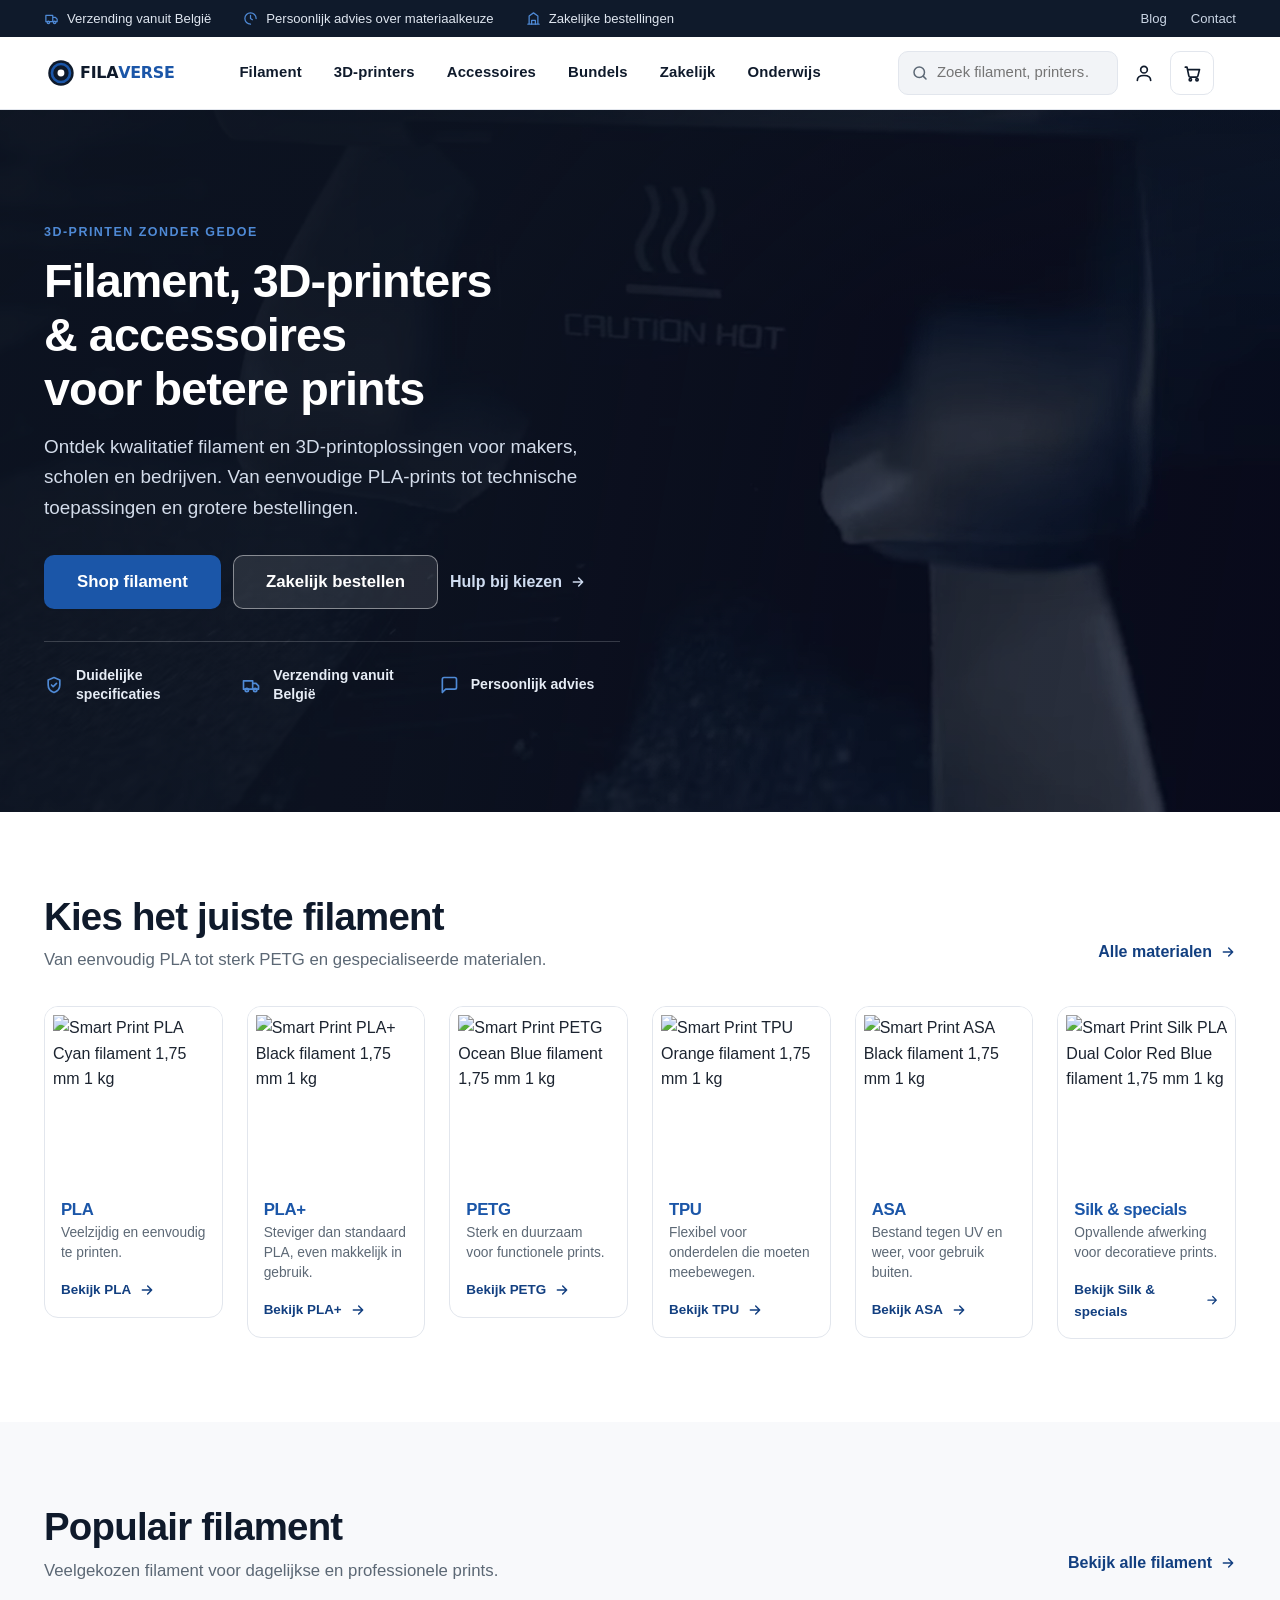
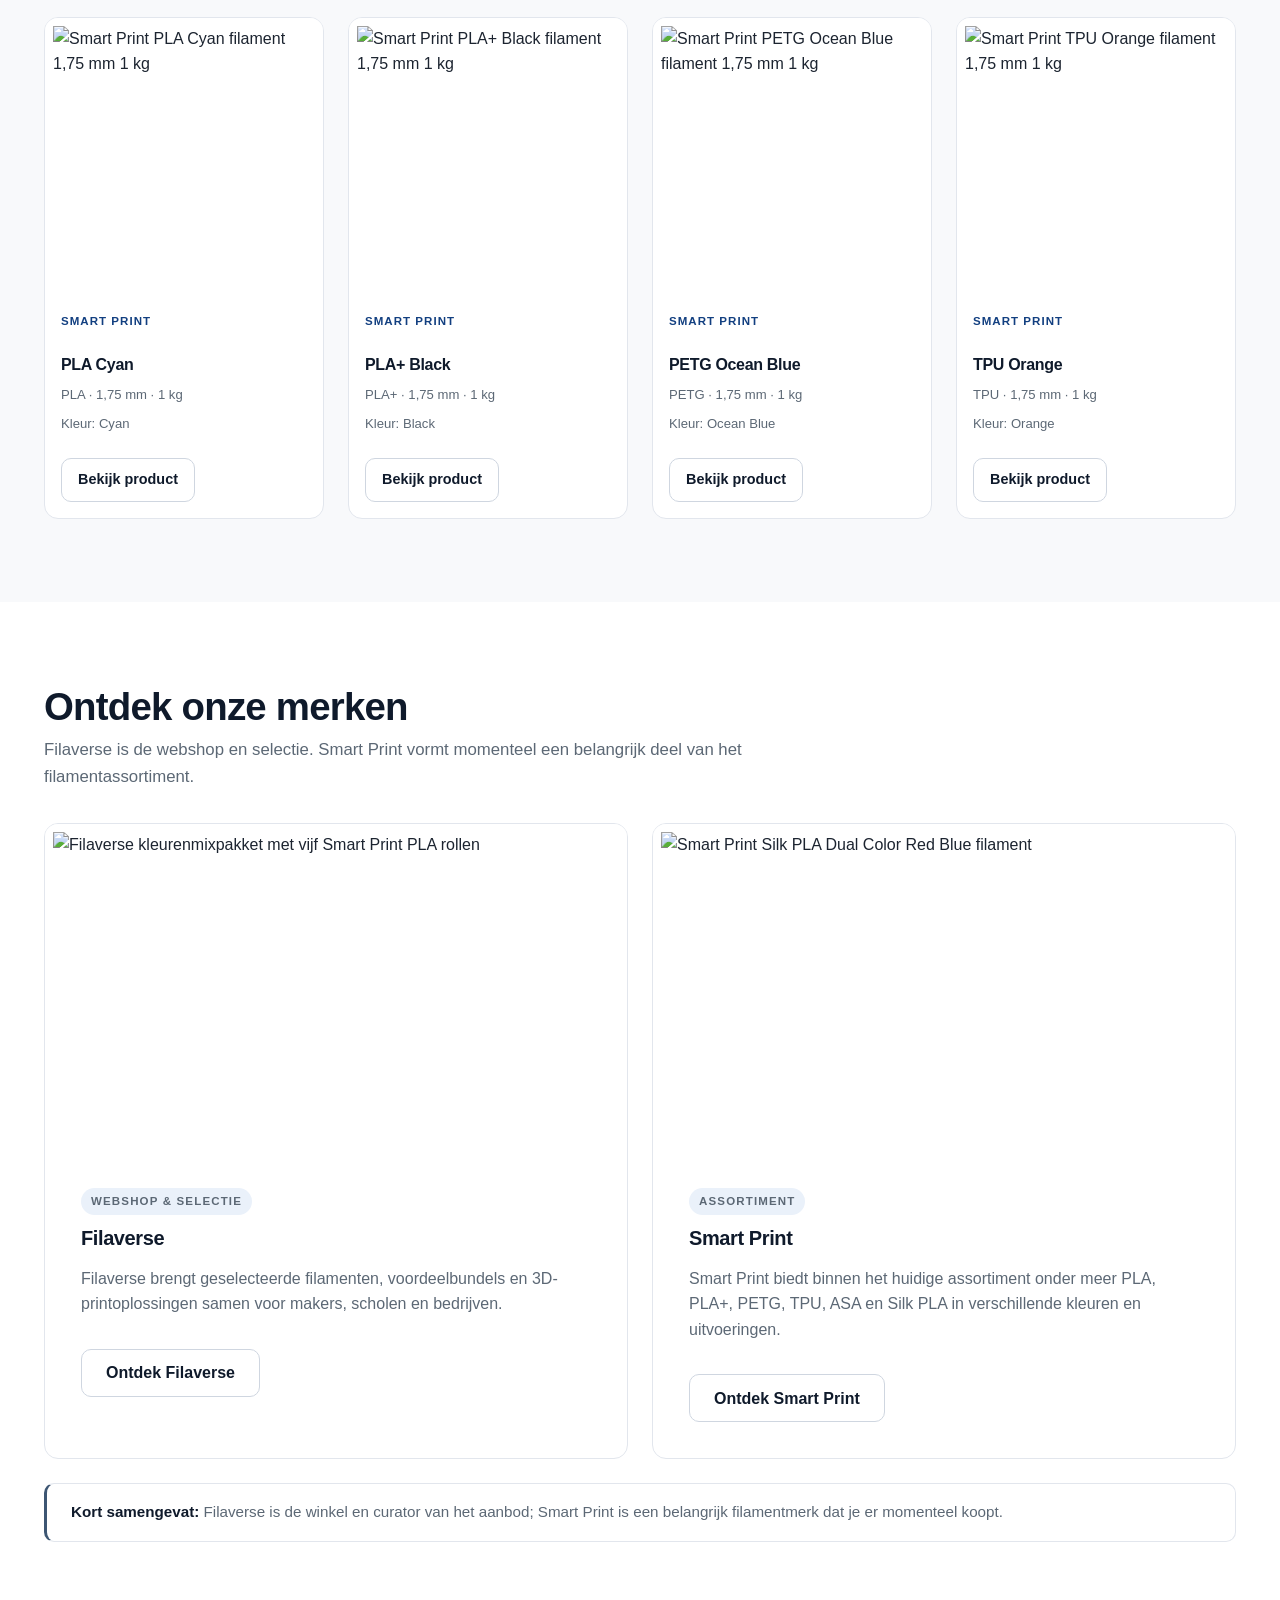
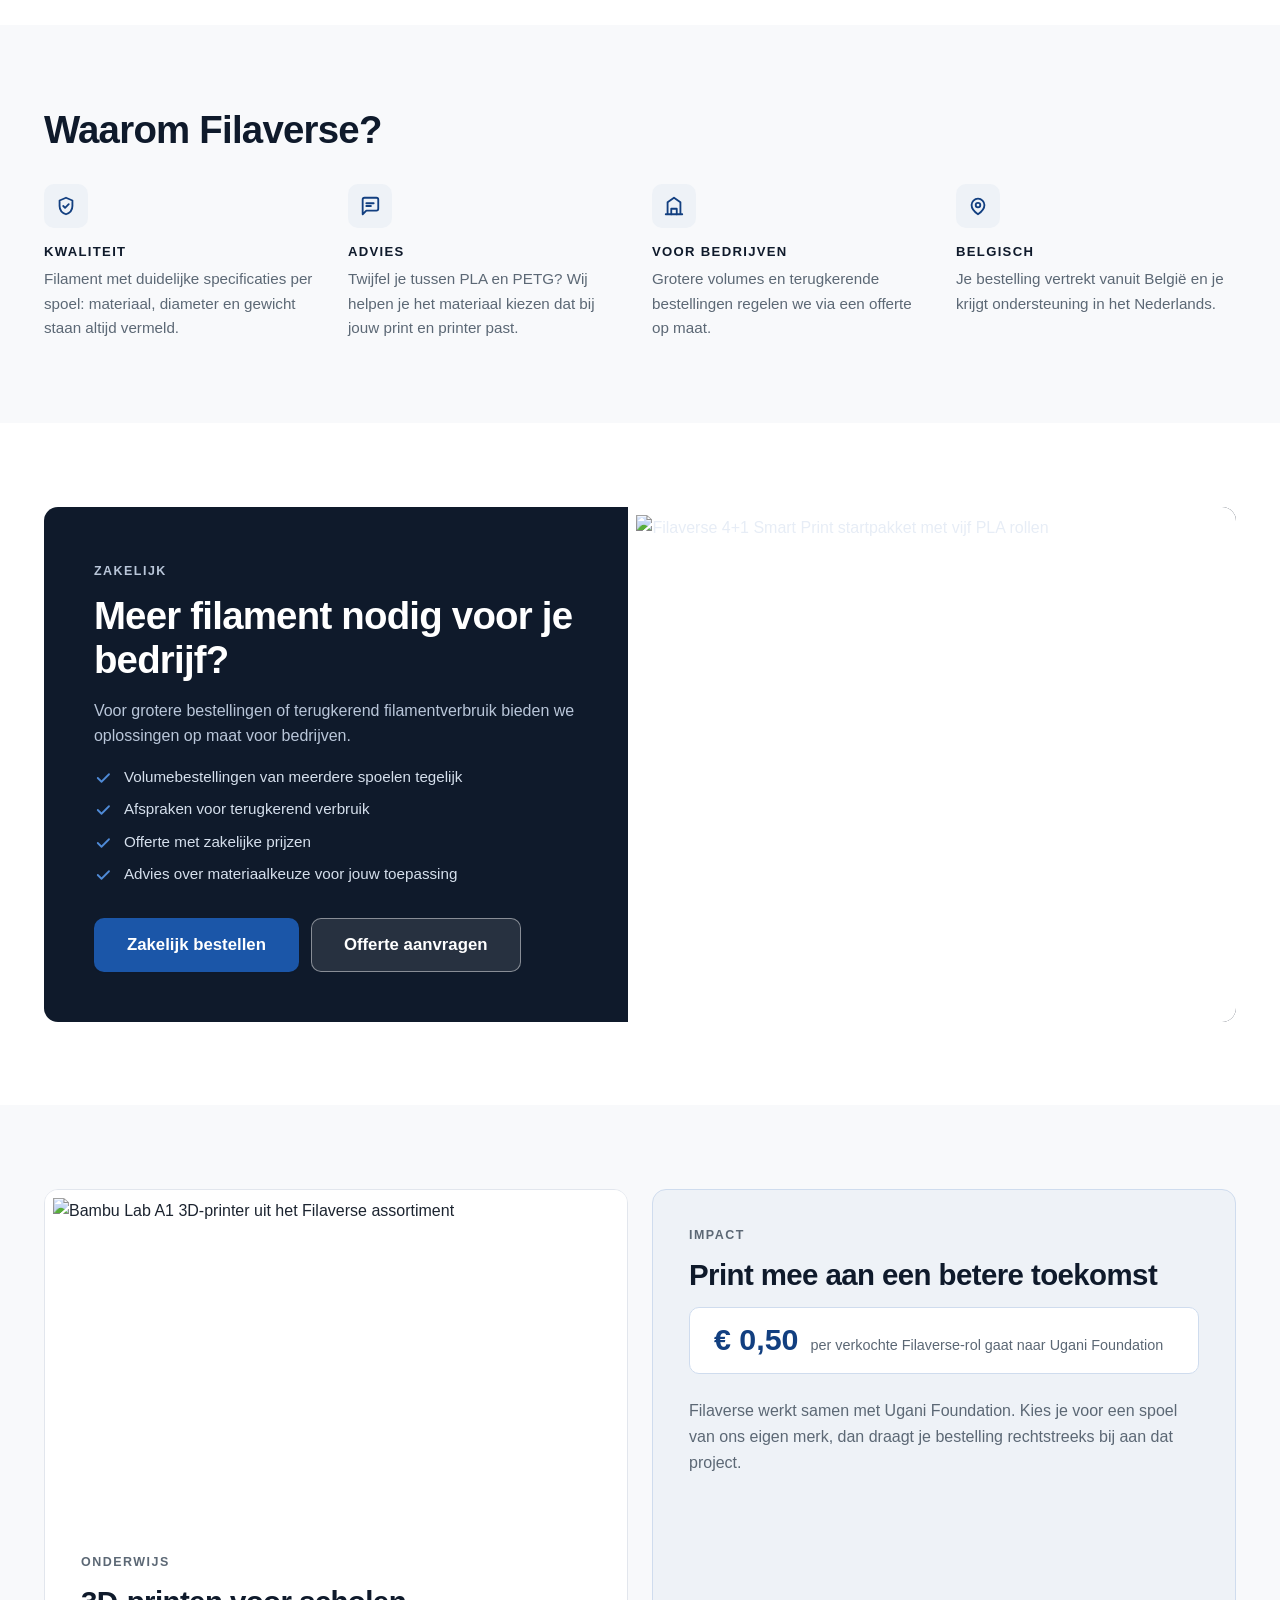
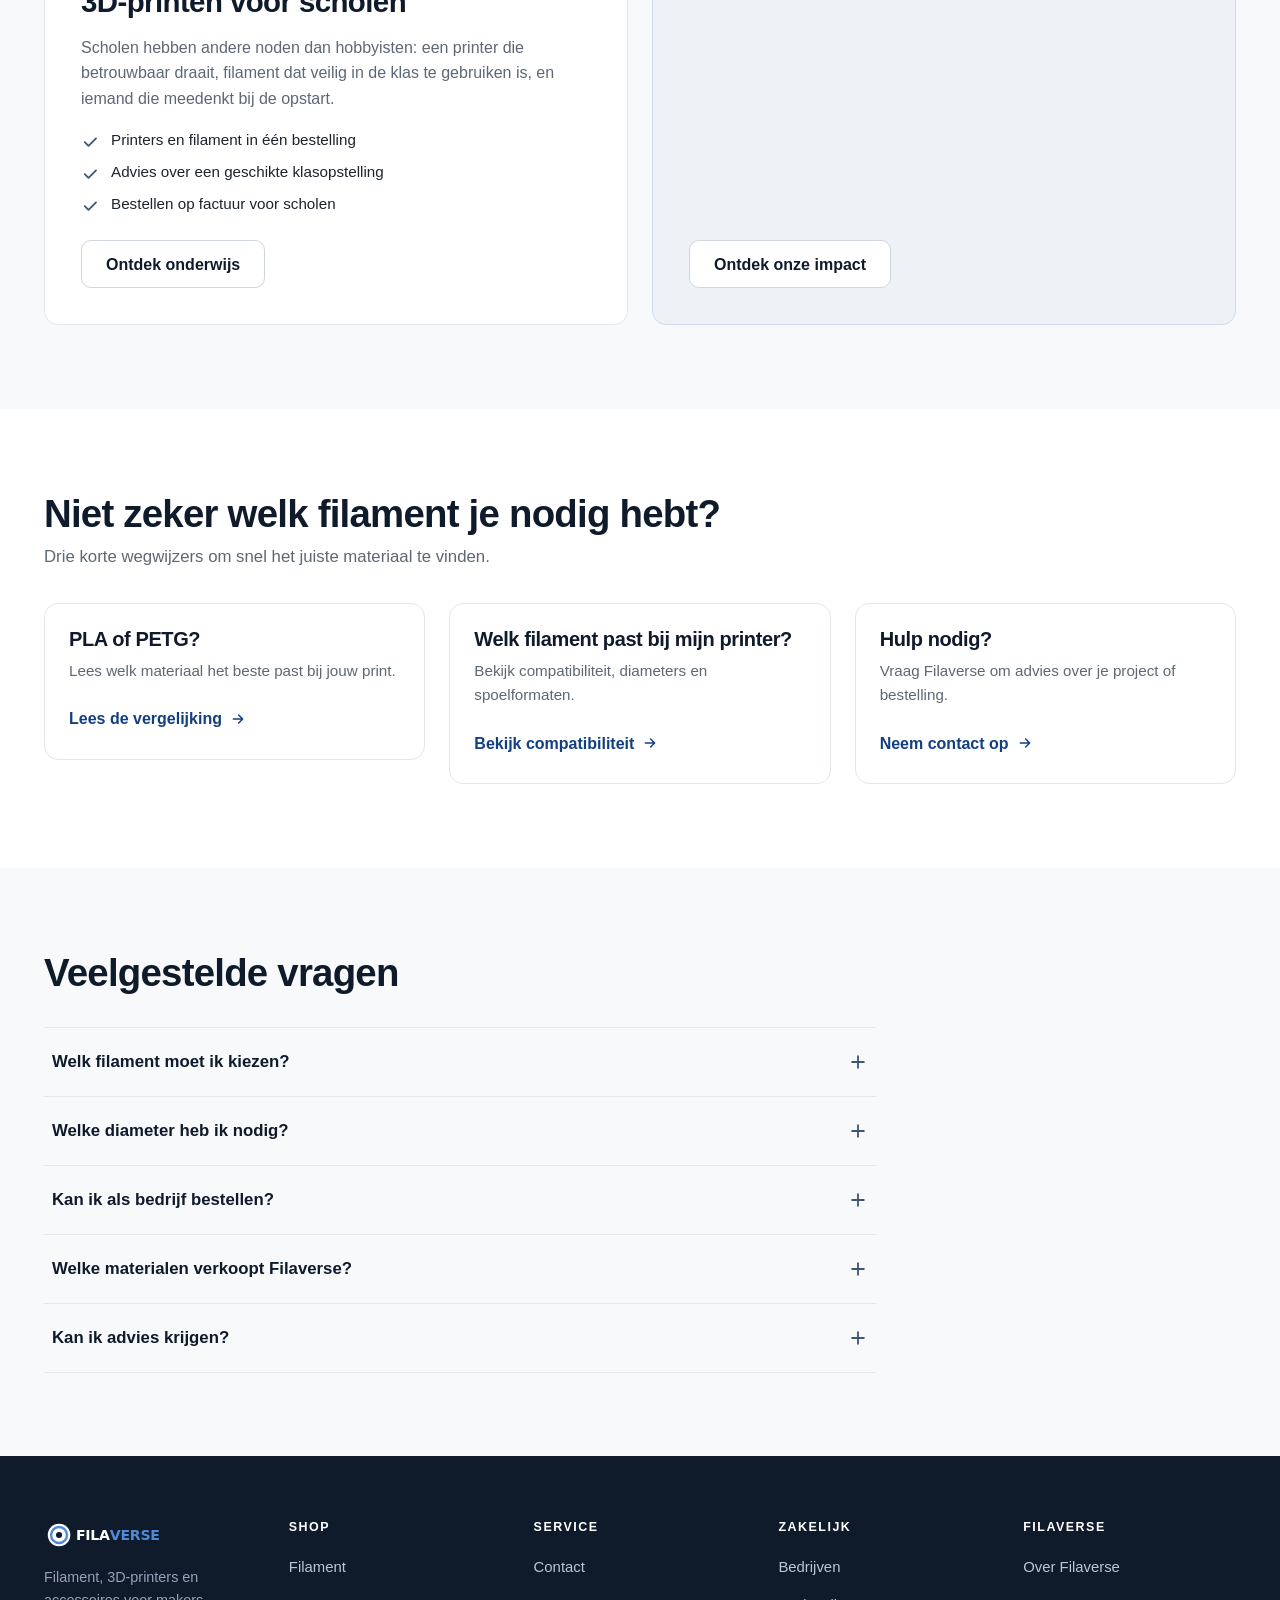
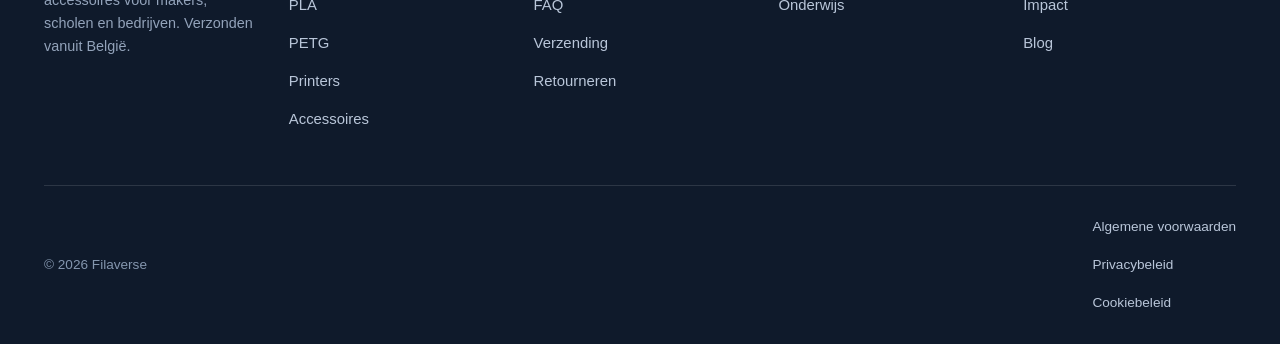
==== commit f1b54d4d: "Use video hero and switch palette to blue/white/black Two requested changes: the hero becomes a loop" ====
--- a/index.html
+++ b/index.html
@@ -18,15 +18,17 @@
   <meta property="og:title" content="3D Filament, Printers &amp; Accessoires België | Filaverse">
   <meta property="og:description" content="Ontdek Filaverse filament, 3D-printers en accessoires voor makers, scholen en bedrijven. Shop PLA, PETG en meer, met persoonlijke service vanuit België.">
   <meta property="og:url" content="https://www.filaverse.be/">
-  <!-- TODO(assets): replace with a real 1200x630 Filaverse share image. -->
-  <meta property="og:image" content="https://www.filaverse.be/assets/img/hero-filament-spoelen-placeholder.svg">
+  <!-- TODO(assets): replace with a purpose-made 1200x630 Filaverse share image. -->
+  <meta property="og:image" content="https://www.filaverse.be/assets/img/hero-3d-print-poster.jpg">
   <meta name="twitter:card" content="summary_large_image">
 
   <meta name="theme-color" content="#10233d">
   <link rel="icon" href="assets/img/filaverse-logo-placeholder.svg" type="image/svg+xml">
 
-  <!-- The hero image is the LCP element: preloaded, never lazy-loaded. -->
-  <link rel="preload" as="image" href="assets/img/hero-filament-spoelen-placeholder.svg" fetchpriority="high">
+  <!-- The hero poster is the LCP paint: preloaded, never lazy-loaded. The
+       video itself is preload="none" and only fetched once the poster is up,
+       so it never competes with the LCP. -->
+  <link rel="preload" as="image" href="assets/img/hero-3d-print-poster.jpg" fetchpriority="high">
   <link rel="stylesheet" href="assets/css/styles.css">
 
   <!-- Swap the `no-js` class before first paint so reveal animations never
@@ -212,55 +214,59 @@
   <main id="main">
 
     <!-- ==================================================================
-         3. HERO — the single H1 of the page.
+         3. HERO — the single H1 of the page, over a looping video background.
+
+         The video is decoration, not content: it is muted, has no audio track
+         at all, carries aria-hidden, and every word is in the DOM as text. The
+         poster frame is identical to the video's first frame, so there is no
+         flash when playback starts, and it is what mobile, reduced-motion and
+         Save-Data visitors see instead of the video.
          ================================================================== -->
     <section class="fv-hero" aria-labelledby="fv-hero-title">
-      <div class="fv-container">
-        <div class="fv-hero__grid">
-          <div class="fv-hero__copy">
-            <p class="fv-eyebrow">3D-printen zonder gedoe</p>
-            <h1 id="fv-hero-title">Filament, 3D-printers &amp; accessoires voor betere prints</h1>
-            <p class="fv-hero__lead">
-              Ontdek kwalitatief filament en 3D-printoplossingen voor makers, scholen en bedrijven.
-              Van eenvoudige PLA-prints tot technische toepassingen en grotere bestellingen.
-            </p>
-
-            <div class="fv-hero__cta">
-              <a class="fv-btn fv-btn--primary fv-btn--lg" href="/filament">Shop filament</a>
-              <a class="fv-btn fv-btn--secondary fv-btn--lg" href="/zakelijk">Zakelijk bestellen</a>
-              <a class="fv-textlink" href="#hulp-bij-kiezen">
-                Hulp bij kiezen
-                <svg width="16" height="16" viewBox="0 0 24 24" fill="none" stroke="currentColor" stroke-width="2.2" stroke-linecap="round" stroke-linejoin="round" aria-hidden="true"><path d="M5 12h14M13 6l6 6-6 6"/></svg>
-              </a>
-            </div>
-
-            <!-- TODO(business): verify all three USPs before publishing. -->
-            <ul class="fv-hero__usps">
-              <li>
-                <svg width="20" height="20" viewBox="0 0 24 24" fill="none" stroke="currentColor" stroke-width="2" stroke-linecap="round" stroke-linejoin="round" aria-hidden="true"><path d="M12 3l7 3v6c0 4.2-2.9 7.6-7 9-4.1-1.4-7-4.8-7-9V6z"/><path d="m9 12 2 2 4-4"/></svg>
-                Duidelijke specificaties
-              </li>
-              <li>
-                <svg width="20" height="20" viewBox="0 0 24 24" fill="none" stroke="currentColor" stroke-width="2" stroke-linecap="round" stroke-linejoin="round" aria-hidden="true"><path d="M3 7h11v10H3zM14 10h4l3 3v4h-7z"/><circle cx="7" cy="18" r="2"/><circle cx="17" cy="18" r="2"/></svg>
-                Verzending vanuit België
-              </li>
-              <li>
-                <svg width="20" height="20" viewBox="0 0 24 24" fill="none" stroke="currentColor" stroke-width="2" stroke-linecap="round" stroke-linejoin="round" aria-hidden="true"><path d="M21 15a2 2 0 0 1-2 2H8l-4 4V5a2 2 0 0 1 2-2h13a2 2 0 0 1 2 2z"/></svg>
-                Persoonlijk advies
-              </li>
-            </ul>
-          </div>
-
-          <div class="fv-hero__media">
-            <!-- LCP image: eager, high priority, explicit dimensions (no CLS).
-                 TODO(assets): replace with an optimised Filaverse photo
-                 (AVIF/WebP + srcset) of several spools, one Filaverse spool
-                 prominent, plus one or two printed objects. -->
-            <img src="assets/img/hero-filament-spoelen-placeholder.svg"
-                 alt="Verschillende filamentspoelen in meerdere kleuren naast een 3D-geprint object"
-                 width="1200" height="740"
-                 fetchpriority="high" decoding="async">
-          </div>
+      <div class="fv-hero__bg" aria-hidden="true">
+        <video class="fv-hero__video" data-fv-hero-video
+               poster="assets/img/hero-3d-print-poster.jpg"
+               autoplay muted loop playsinline preload="none"
+               tabindex="-1" disablepictureinpicture>
+          <source src="assets/video/filaverse-hero-3d-print.webm" type="video/webm">
+          <source src="assets/video/filaverse-hero-3d-print.mp4" type="video/mp4">
+        </video>
+        <span class="fv-hero__scrim"></span>
+      </div>
+
+      <div class="fv-container fv-hero__inner">
+        <div class="fv-hero__copy">
+          <p class="fv-eyebrow fv-eyebrow--onDark">3D-printen zonder gedoe</p>
+          <h1 id="fv-hero-title">Filament, 3D-printers &amp; accessoires voor betere prints</h1>
+          <p class="fv-hero__lead">
+            Ontdek kwalitatief filament en 3D-printoplossingen voor makers, scholen en bedrijven.
+            Van eenvoudige PLA-prints tot technische toepassingen en grotere bestellingen.
+          </p>
+
+          <div class="fv-hero__cta">
+            <a class="fv-btn fv-btn--primary fv-btn--lg" href="/filament">Shop filament</a>
+            <a class="fv-btn fv-btn--onDark fv-btn--lg" href="/zakelijk">Zakelijk bestellen</a>
+            <a class="fv-textlink fv-textlink--onDark" href="#hulp-bij-kiezen">
+              Hulp bij kiezen
+              <svg width="16" height="16" viewBox="0 0 24 24" fill="none" stroke="currentColor" stroke-width="2.2" stroke-linecap="round" stroke-linejoin="round" aria-hidden="true"><path d="M5 12h14M13 6l6 6-6 6"/></svg>
+            </a>
+          </div>
+
+          <!-- TODO(business): verify all three USPs before publishing. -->
+          <ul class="fv-hero__usps">
+            <li>
+              <svg width="20" height="20" viewBox="0 0 24 24" fill="none" stroke="currentColor" stroke-width="2" stroke-linecap="round" stroke-linejoin="round" aria-hidden="true"><path d="M12 3l7 3v6c0 4.2-2.9 7.6-7 9-4.1-1.4-7-4.8-7-9V6z"/><path d="m9 12 2 2 4-4"/></svg>
+              Duidelijke specificaties
+            </li>
+            <li>
+              <svg width="20" height="20" viewBox="0 0 24 24" fill="none" stroke="currentColor" stroke-width="2" stroke-linecap="round" stroke-linejoin="round" aria-hidden="true"><path d="M3 7h11v10H3zM14 10h4l3 3v4h-7z"/><circle cx="7" cy="18" r="2"/><circle cx="17" cy="18" r="2"/></svg>
+              Verzending vanuit België
+            </li>
+            <li>
+              <svg width="20" height="20" viewBox="0 0 24 24" fill="none" stroke="currentColor" stroke-width="2" stroke-linecap="round" stroke-linejoin="round" aria-hidden="true"><path d="M21 15a2 2 0 0 1-2 2H8l-4 4V5a2 2 0 0 1 2-2h13a2 2 0 0 1 2 2z"/></svg>
+              Persoonlijk advies
+            </li>
+          </ul>
         </div>
       </div>
     </section>
--- a/assets/css/styles.css
+++ b/assets/css/styles.css
@@ -17,24 +17,39 @@
   --fv-line-strong: #cfd6e0;
 
   /* Text — deep navy / dark charcoal */
-  --fv-navy: #10233d;
-  --fv-charcoal: #232a33;
+  --fv-navy: #0f1a2b;
+  --fv-charcoal: #1c2430;
   --fv-muted: #5c6875;
   --fv-muted-soft: #7d8896;
 
-  /* Accents.
-     TODO(brand): replace with the exact Filaverse brand hex values from the
-     official brand guide. These are close approximations of the Filaverse
-     orange / teal / dark blue and are used consistently through the page. */
-  --fv-orange: #e8622a;        /* main purchase CTA, important badges, active */
-  --fv-orange-dark: #cc4f1c;
-  --fv-orange-soft: #fdf0e9;
-  --fv-teal: #0f8a90;          /* secondary actions, accents, icons */
-  --fv-teal-dark: #0b6a6f;
-  --fv-teal-soft: #e7f4f4;
-  --fv-blue: #1b4b86;          /* supporting information, B2B */
-  --fv-blue-dark: #143a68;
-  --fv-blue-soft: #eaf0f8;
+  /* Accents — blue / white / black, per the Filaverse logo. No orange.
+     TODO(brand): replace --fv-accent with the exact blue from the logo file.
+     Everything else is derived from it, so one value re-tints the whole page.
+
+     The old token names are kept as aliases at the end of this block so any
+     markup or future component still referring to them stays on-palette
+     instead of silently reintroducing orange. */
+  --fv-accent: #1b56a8;        /* main purchase CTA, badges, active elements */
+  --fv-accent-dark: #123f80;
+  --fv-accent-darker: #0d2f61;
+  --fv-accent-soft: #eaf1fa;
+  --fv-accent-light: #4f8ad6;  /* for use on dark surfaces only */
+
+  --fv-ink: #0d1421;           /* near-black: headers, deep surfaces */
+  --fv-steel: #3d5673;         /* mid blue-grey: icons, supporting detail */
+  --fv-steel-soft: #eef2f7;
+  --fv-accent-soft-border: #cfdcee;
+
+  /* Aliases — no orange anywhere. */
+  --fv-orange: var(--fv-accent);
+  --fv-orange-dark: var(--fv-accent-dark);
+  --fv-orange-soft: var(--fv-accent-soft);
+  --fv-teal: var(--fv-steel);
+  --fv-teal-dark: var(--fv-accent-dark);
+  --fv-teal-soft: var(--fv-steel-soft);
+  --fv-blue: var(--fv-accent);
+  --fv-blue-dark: var(--fv-accent-dark);
+  --fv-blue-soft: var(--fv-accent-soft);
 
   /* Typography — system stack: zero network cost, excellent LCP */
   --fv-font: "Inter", -apple-system, BlinkMacSystemFont, "Segoe UI", Roboto,
@@ -179,7 +194,7 @@
   color: var(--fv-teal-dark);
   margin-bottom: var(--fv-s3);
 }
-.fv-eyebrow--accent { color: var(--fv-orange); }
+.fv-eyebrow--accent { color: var(--fv-accent-light); }
 
 /* --------------------------------------------------------------------------
    4. Buttons
@@ -207,7 +222,7 @@
 .fv-btn:hover { text-decoration: none; transform: translateY(-1px); }
 .fv-btn:active { transform: translateY(0); }
 
-/* Primary purchase CTA — orange, visually dominant */
+/* Primary purchase CTA — solid brand blue, visually dominant */
 .fv-btn--primary {
   background: var(--fv-orange);
   color: #fff;
@@ -215,13 +230,13 @@
 }
 .fv-btn--primary:hover { background: var(--fv-orange-dark); box-shadow: var(--fv-shadow-md); }
 
-/* Secondary — teal/blue outline */
+/* Secondary — outlined, quieter than the primary CTA */
 .fv-btn--secondary {
   background: var(--fv-white);
   color: var(--fv-navy);
   border-color: var(--fv-line-strong);
 }
-.fv-btn--secondary:hover { border-color: var(--fv-teal); color: var(--fv-teal-dark); }
+.fv-btn--secondary:hover { border-color: var(--fv-accent); color: var(--fv-accent-dark); }
 
 .fv-btn--onDark {
   background: rgba(255,255,255,.10);
@@ -277,7 +292,7 @@
   gap: var(--fv-s2);
   white-space: nowrap;
 }
-.fv-utility svg { color: var(--fv-orange); flex: none; }
+.fv-utility svg { color: var(--fv-accent-light); flex: none; }
 
 @media (max-width: 900px) {
   /* Keep the top of the page light on small screens: one benefit, and no
@@ -468,26 +483,60 @@
 .fv-drawer__list--secondary a { font-weight: 550; font-size: .95rem; min-height: 46px; color: var(--fv-muted); }
 
 /* --------------------------------------------------------------------------
-   7. Hero
+   7. Hero — looping video background
    -------------------------------------------------------------------------- */
 .fv-hero {
+  position: relative;
+  isolation: isolate;
+  background: var(--fv-ink);          /* painted before the poster loads */
+  color: #fff;
+  overflow: hidden;
+  display: flex;
+  align-items: center;
+  min-height: clamp(560px, 78vh, 780px);
+  padding-block: clamp(3rem, 2rem + 4vw, 5.5rem);
+}
+
+.fv-hero__bg {
+  position: absolute;
+  inset: 0;
+  z-index: -1;
+}
+
+/* The poster is set on the <video>, so it shows before playback and whenever
+   the video is suppressed — no separate <img> and no second request. */
+.fv-hero__video {
+  width: 100%;
+  height: 100%;
+  object-fit: cover;
+  display: block;
+}
+
+/* Readability scrim. Darker on the copy side, so the footage stays visible on
+   the right while the text keeps a solid contrast floor. */
+.fv-hero__scrim {
+  position: absolute;
+  inset: 0;
   background:
-    linear-gradient(180deg, var(--fv-offwhite) 0%, var(--fv-white) 100%);
-  border-bottom: 1px solid var(--fv-line);
-  padding-block: clamp(2rem, 1.4rem + 3vw, 4.25rem);
-}
-.fv-hero__grid {
-  display: grid;
-  gap: clamp(2rem, 1rem + 4vw, 3.5rem);
-  align-items: center;
-}
+    linear-gradient(100deg,
+      rgba(13, 20, 33, .92) 0%,
+      rgba(13, 20, 33, .84) 36%,
+      rgba(13, 20, 33, .52) 66%,
+      rgba(13, 20, 33, .34) 100%),
+    linear-gradient(180deg, rgba(13, 20, 33, .35) 0%, rgba(13, 20, 33, 0) 30%);
+}
+
+.fv-hero__inner { position: relative; }
 .fv-hero__copy { max-width: 36rem; }
-.fv-hero h1 { margin-bottom: var(--fv-s4); }
+.fv-hero h1 { color: #fff; margin-bottom: var(--fv-s4); text-wrap: balance; }
+.fv-eyebrow--onDark { color: var(--fv-accent-light); }
+
 .fv-hero__lead {
   font-size: clamp(1.02rem, .97rem + .3vw, 1.18rem);
-  color: var(--fv-muted);
+  color: #d3dcea;
   margin-bottom: var(--fv-s6);
 }
+
 .fv-hero__cta {
   display: flex;
   flex-wrap: wrap;
@@ -495,11 +544,14 @@
   gap: var(--fv-s3);
   margin-bottom: var(--fv-s6);
 }
+.fv-textlink--onDark { color: #cfdcf0; }
+.fv-textlink--onDark:hover { color: #fff; }
+
 .fv-hero__usps {
   list-style: none;
   margin: 0;
   padding: var(--fv-s5) 0 0;
-  border-top: 1px solid var(--fv-line);
+  border-top: 1px solid rgba(255, 255, 255, .18);
   display: grid;
   grid-template-columns: repeat(auto-fit, minmax(165px, 1fr));
   gap: var(--fv-s4);
@@ -512,20 +564,28 @@
   overflow-wrap: anywhere;
   font-size: .88rem;
   font-weight: 600;
-  color: var(--fv-navy);
+  color: #e6ecf5;
   line-height: 1.35;
 }
-.fv-hero__usps svg { color: var(--fv-teal); flex: none; }
-
-.fv-hero__media { position: relative; }
-.fv-hero__media img {
-  width: 100%;
-  border-radius: var(--fv-r-lg);
-  background: var(--fv-grey-50);
-}
-
-@media (min-width: 900px) {
-  .fv-hero__grid { grid-template-columns: 45fr 55fr; }
+.fv-hero__usps svg { color: var(--fv-accent-light); flex: none; }
+
+/* Focus ring must stay visible against the dark hero. */
+.fv-hero :focus-visible { outline-color: #ffffff; }
+
+@media (max-width: 700px) {
+  /* Phones: the poster only. `preload="none"` plus the JS guard means the
+     video bytes are never fetched here, and the scrim goes flat so the copy
+     reads over a portrait crop. */
+  .fv-hero { min-height: 0; }
+  .fv-hero__scrim {
+    background: linear-gradient(180deg, rgba(13, 20, 33, .70) 0%, rgba(13, 20, 33, .88) 60%);
+  }
+}
+
+@media (prefers-reduced-motion: reduce) {
+  /* Motion is suppressed in JS too; this keeps the frame if the video is
+     already in the DOM. */
+  .fv-hero__video { animation: none; }
 }
 
 /* --------------------------------------------------------------------------
@@ -788,7 +848,7 @@
 .fv-b2b p { color: #b9c6d9; max-width: 34rem; }
 .fv-b2b__list { list-style: none; margin: 0 0 var(--fv-s6); padding: 0; display: grid; gap: var(--fv-s2); }
 .fv-b2b__list li { display: flex; gap: var(--fv-s3); align-items: flex-start; font-size: .95rem; color: #d5dfec; }
-.fv-b2b__list svg { color: var(--fv-orange); flex: none; margin-top: 4px; }
+.fv-b2b__list svg { color: var(--fv-accent-light); flex: none; margin-top: 4px; }
 .fv-b2b__cta { display: flex; flex-wrap: wrap; gap: var(--fv-s3); }
 .fv-b2b__media { min-height: 240px; }
 .fv-b2b__media img { width: 100%; height: 100%; object-fit: cover; }
@@ -809,7 +869,7 @@
 .fv-feature__list svg { color: var(--fv-teal); flex: none; margin-top: 4px; }
 .fv-feature__cta { margin-top: auto; }
 
-.fv-impact { background: var(--fv-teal-soft); border-color: #c9e4e4; }
+.fv-impact { background: var(--fv-teal-soft); border-color: var(--fv-accent-soft-border); }
 .fv-impact .fv-why__icon { background: #fff; }
 .fv-impact__figure {
   display: flex;
@@ -817,7 +877,7 @@
   gap: var(--fv-s3);
   padding: var(--fv-s4) var(--fv-s5);
   background: #fff;
-  border: 1px solid #c9e4e4;
+  border: 1px solid var(--fv-accent-soft-border);
   border-radius: var(--fv-r-md);
   margin-bottom: var(--fv-s5);
 }
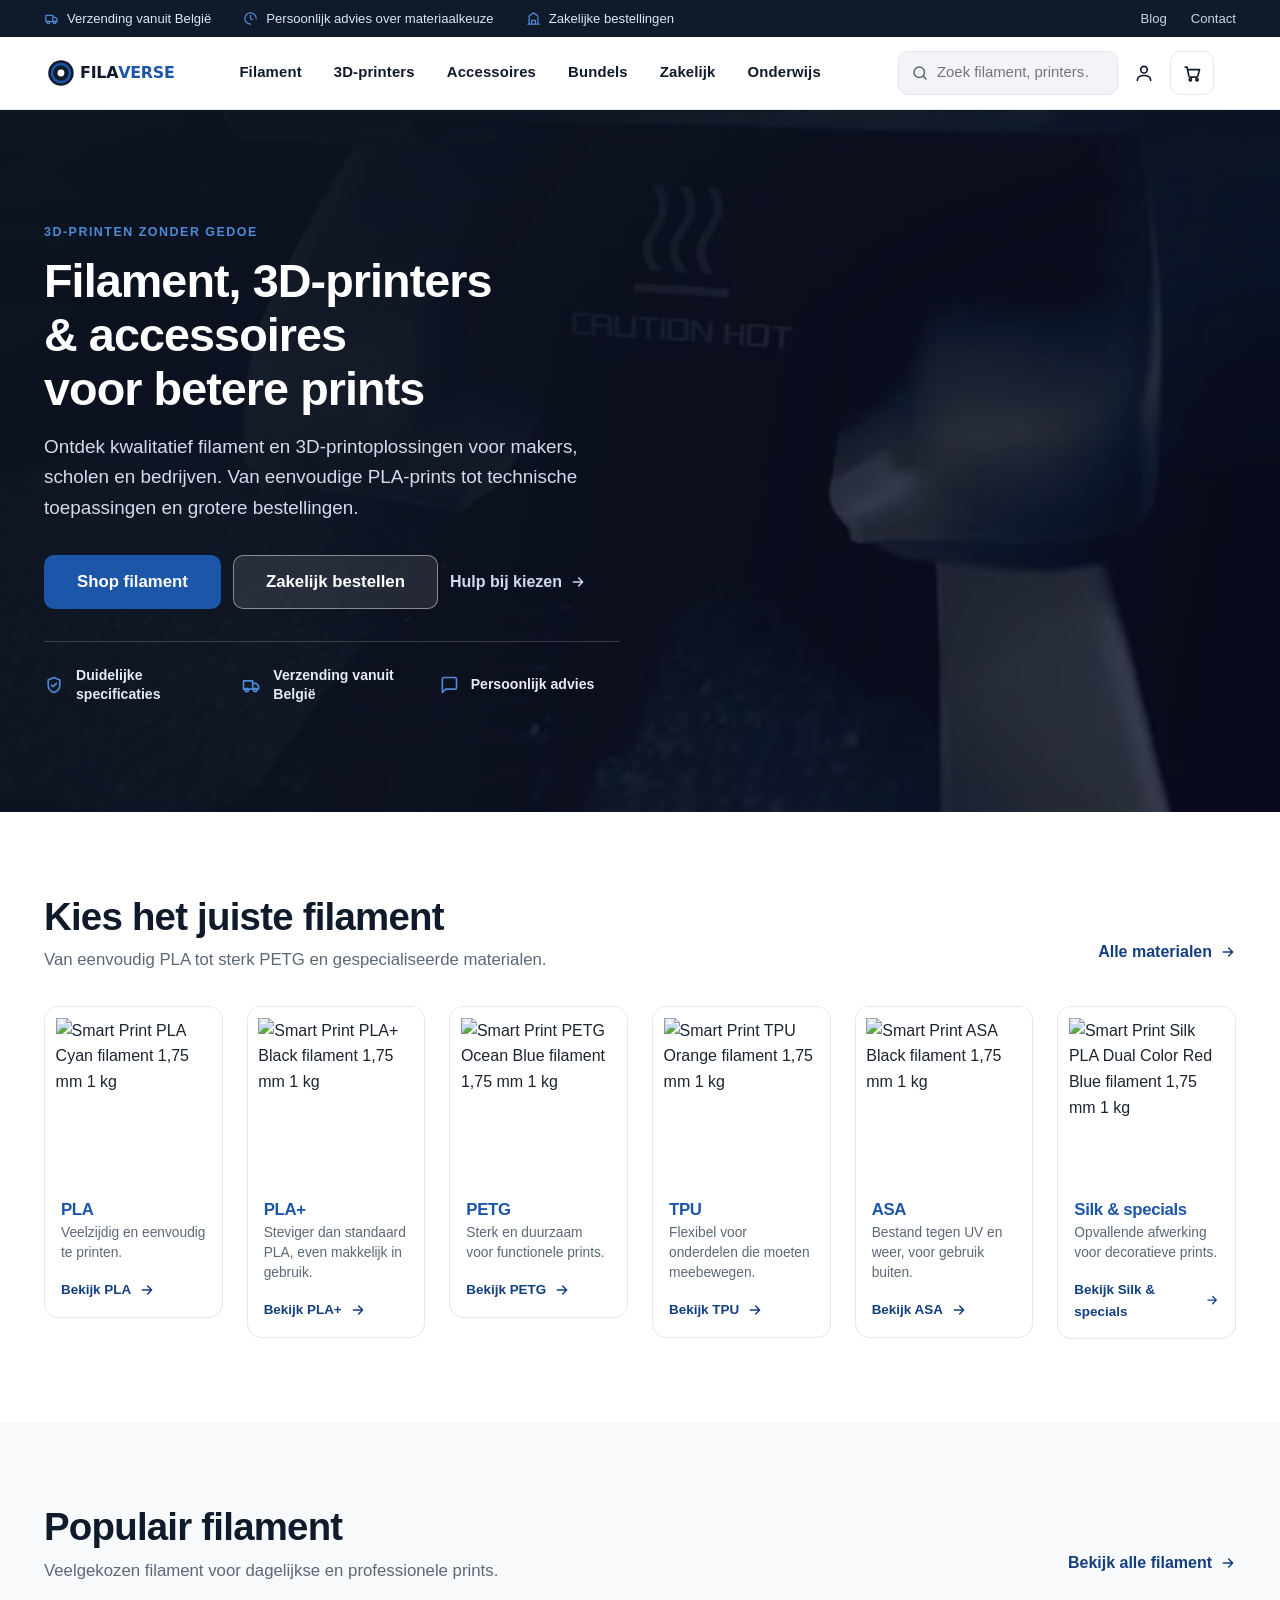
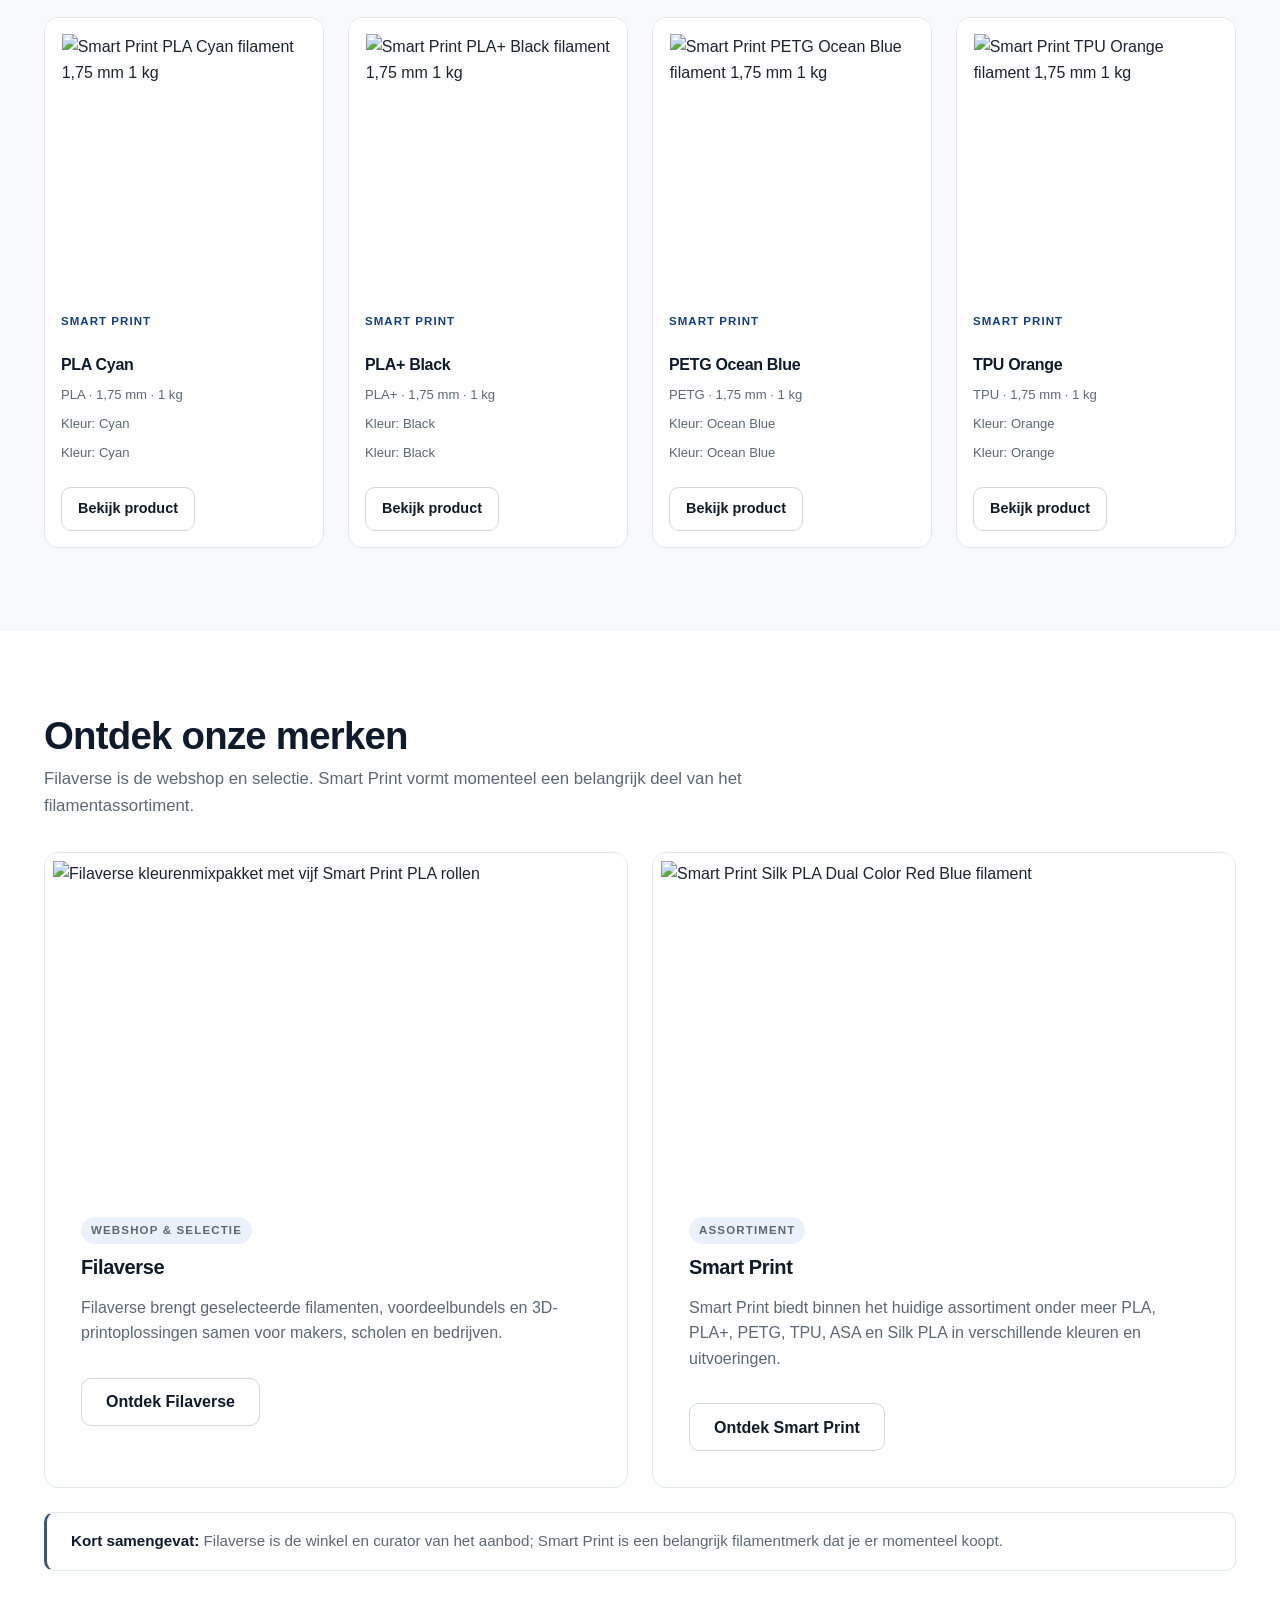
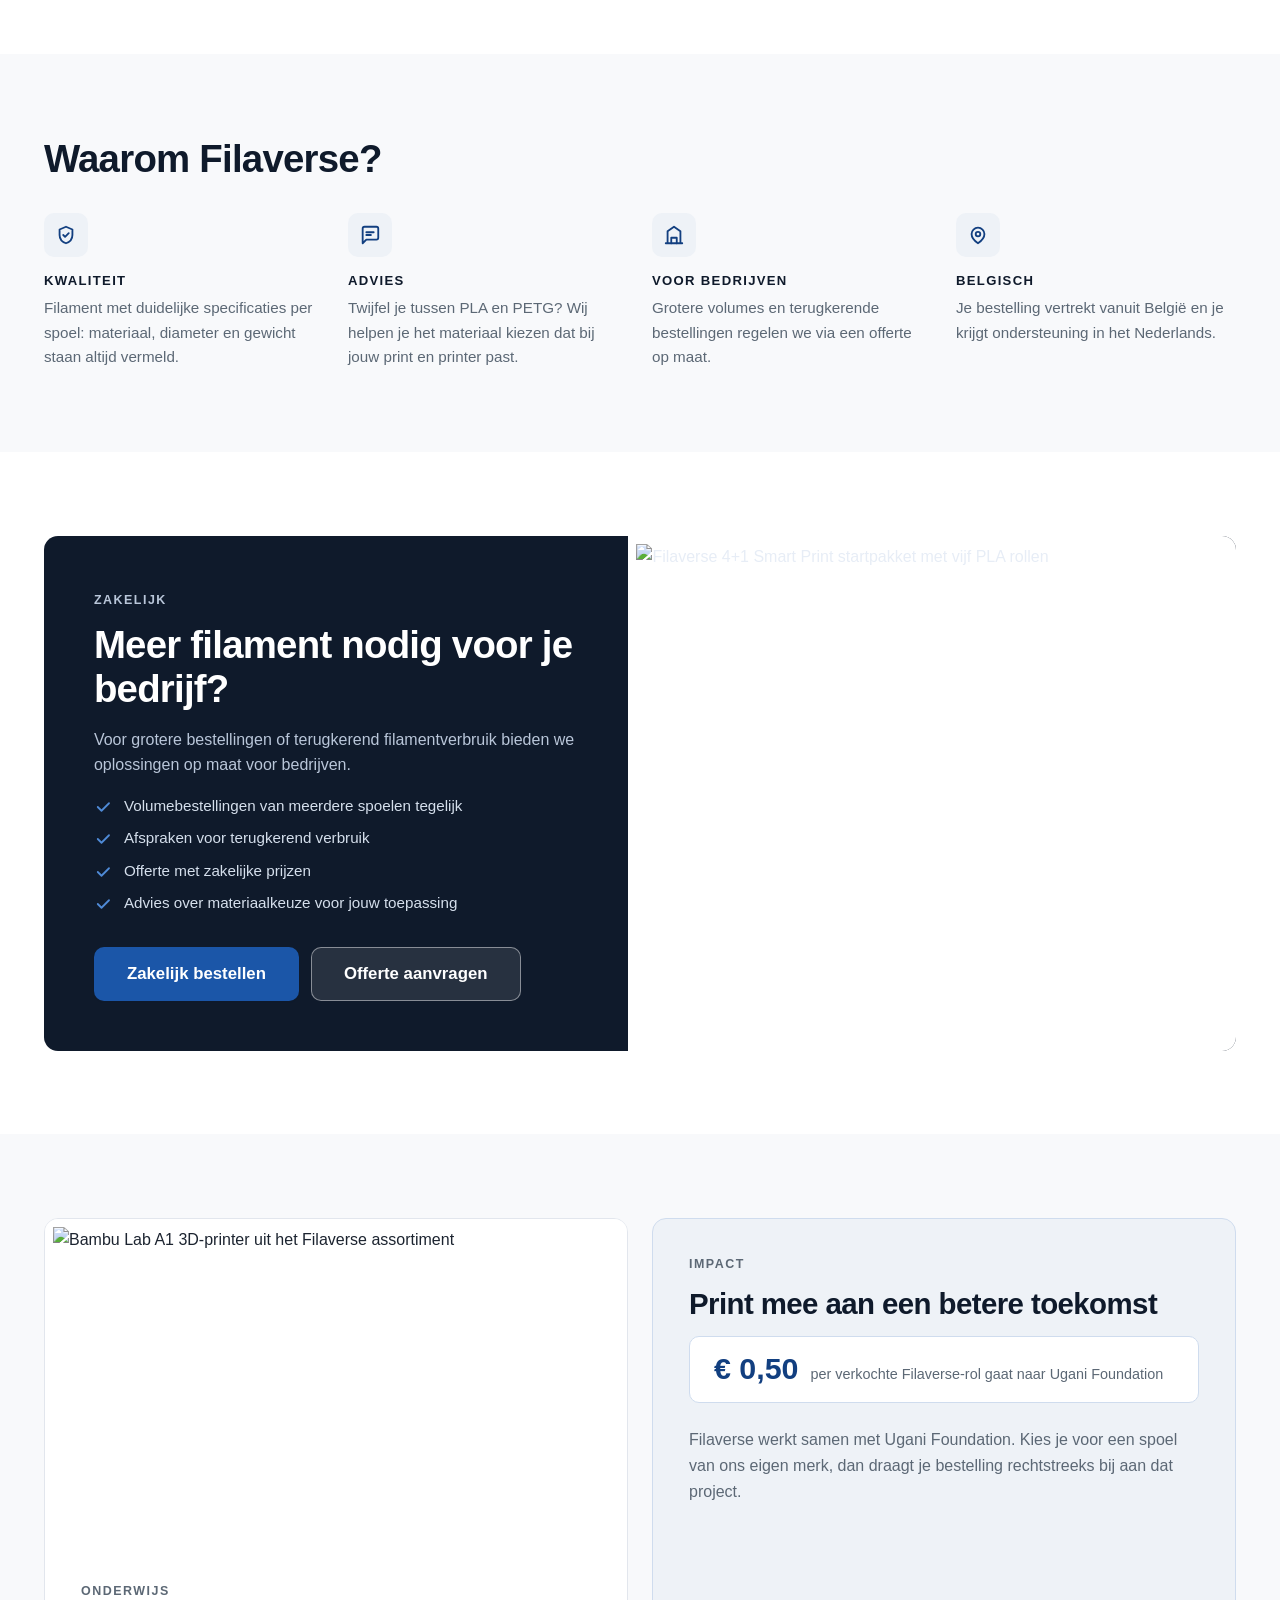
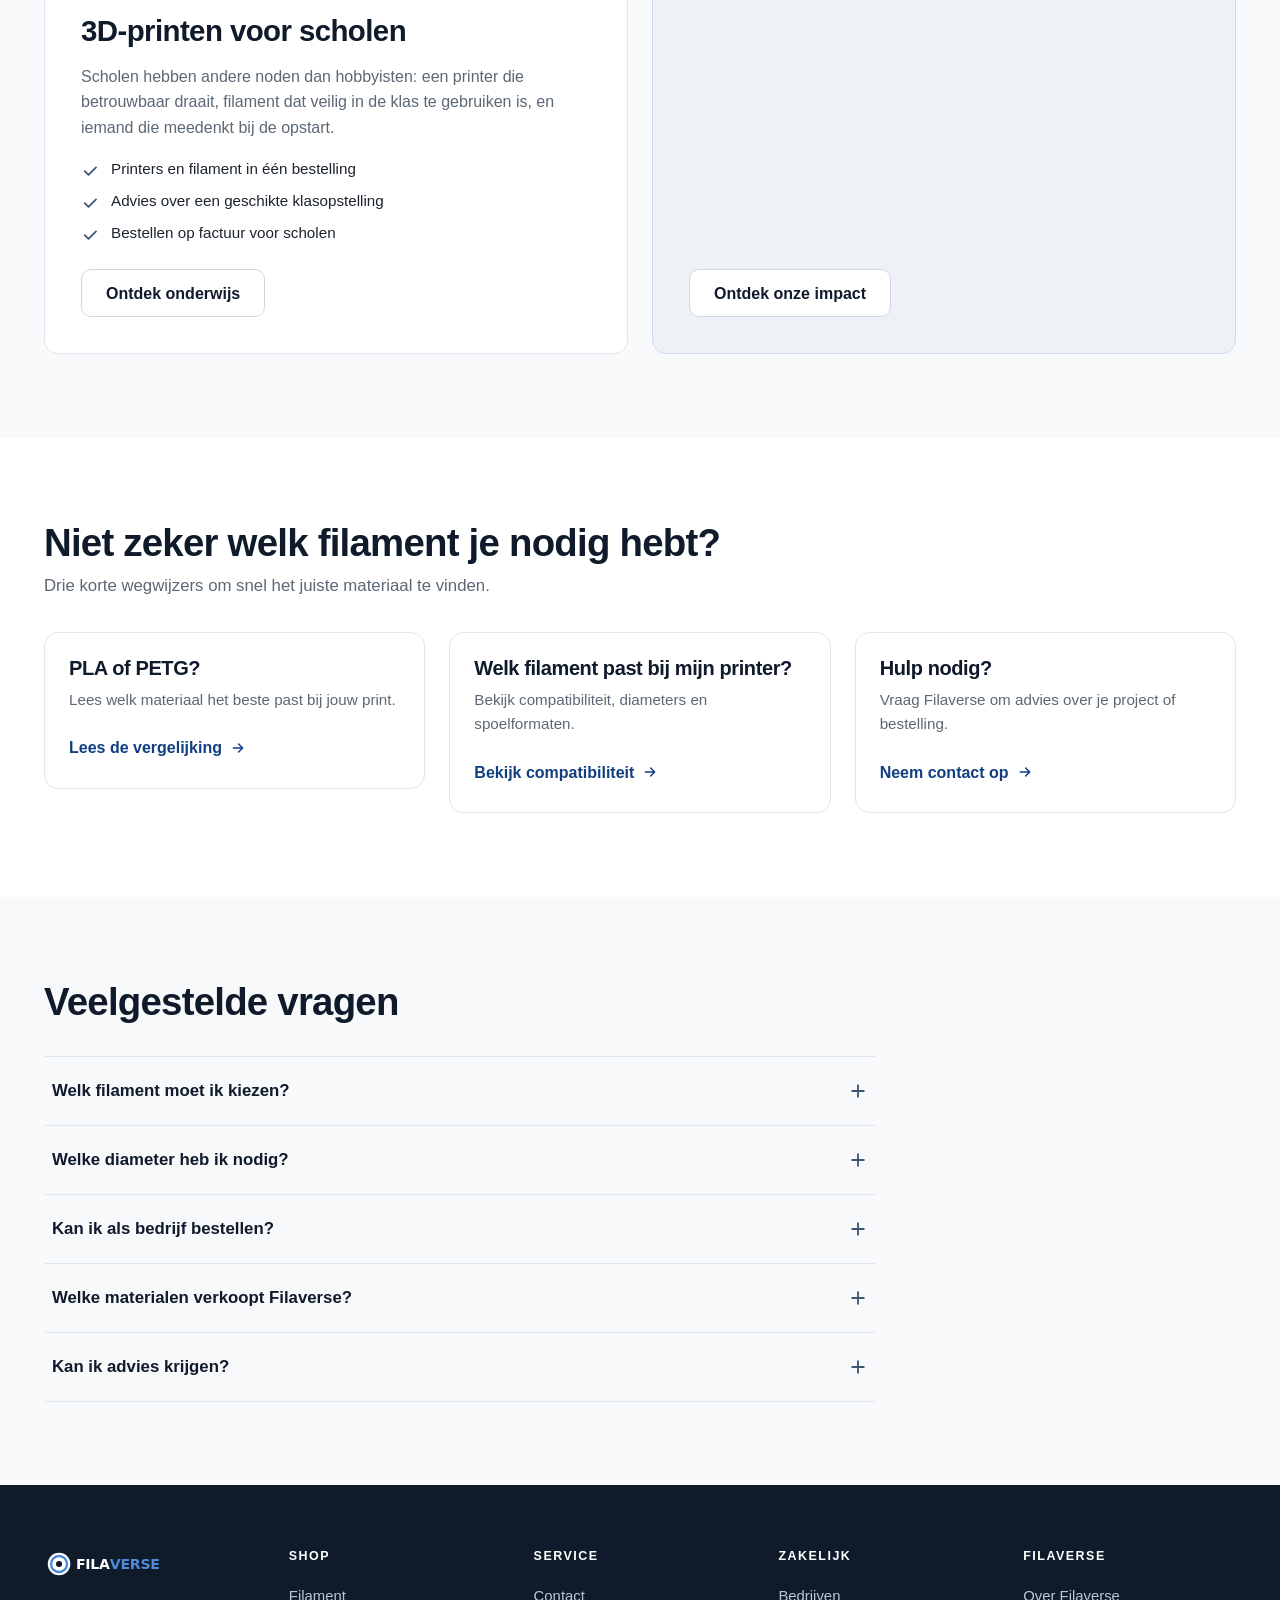
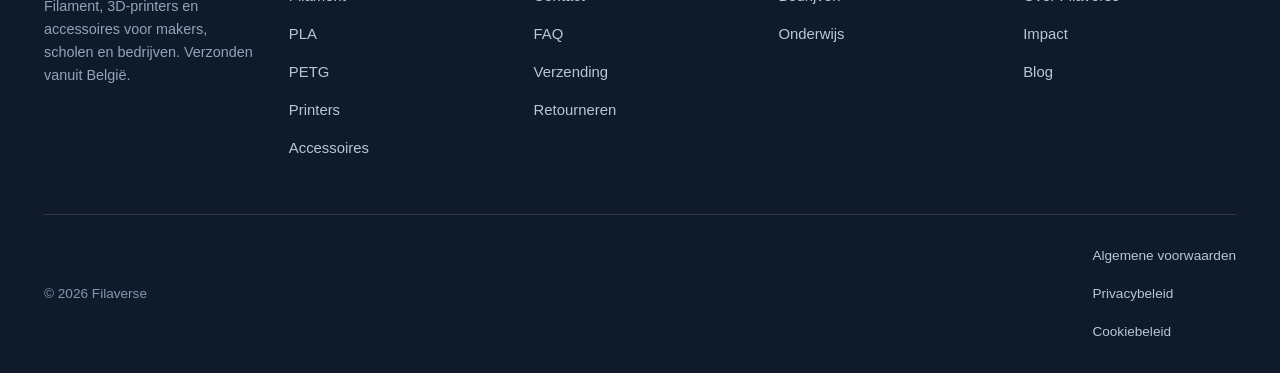
==== commit cc61537b: "Bake real catalogue imagery into the markup Follow-up to the video hero, integrating the Smart Print" ====
--- a/index.html
+++ b/index.html
@@ -292,7 +292,7 @@
           <li>
             <article class="fv-card fv-category fv-reveal">
               <div class="fv-card__media">
-                <img src="assets/img/category-pla-filament-placeholder.svg" alt="PLA filamentspoel" width="600" height="600" loading="lazy" decoding="async">
+                <img class="fv-photo" src="https://b2b.smartprint24.com/_data/products/fg-s79-e1fg-s79-e1.jpg" alt="Smart Print PLA Cyan filament 1,75 mm 1 kg" width="600" height="600" loading="lazy" decoding="async">
               </div>
               <div class="fv-category__body">
                 <h3><a class="fv-stretch" href="/filament/pla">PLA</a></h3>
@@ -304,7 +304,7 @@
           <li>
             <article class="fv-card fv-category fv-reveal">
               <div class="fv-card__media">
-                <img src="assets/img/category-pla-plus-filament-placeholder.svg" alt="PLA+ filamentspoel" width="600" height="600" loading="lazy" decoding="async">
+                <img class="fv-photo" src="https://b2b.smartprint24.com/_data/products/fg-s46-e1fg-s46-e1.jpg" alt="Smart Print PLA+ Black filament 1,75 mm 1 kg" width="600" height="600" loading="lazy" decoding="async">
               </div>
               <div class="fv-category__body">
                 <h3><a class="fv-stretch" href="/filament/pla-plus">PLA+</a></h3>
@@ -316,7 +316,7 @@
           <li>
             <article class="fv-card fv-category fv-reveal">
               <div class="fv-card__media">
-                <img src="assets/img/category-petg-filament-placeholder.svg" alt="PETG filamentspoel" width="600" height="600" loading="lazy" decoding="async">
+                <img class="fv-photo" src="https://b2b.smartprint24.com/_data/products/fg-s202-e1fg-s202-e1.jpg" alt="Smart Print PETG Ocean Blue filament 1,75 mm 1 kg" width="600" height="600" loading="lazy" decoding="async">
               </div>
               <div class="fv-category__body">
                 <h3><a class="fv-stretch" href="/filament/petg">PETG</a></h3>
@@ -328,7 +328,7 @@
           <li>
             <article class="fv-card fv-category fv-reveal">
               <div class="fv-card__media">
-                <img src="assets/img/category-tpu-filament-placeholder.svg" alt="TPU filamentspoel" width="600" height="600" loading="lazy" decoding="async">
+                <img class="fv-photo" src="https://b2b.smartprint24.com/_data/products/fg-s123-e1fg-s123-e1.jpg" alt="Smart Print TPU Orange filament 1,75 mm 1 kg" width="600" height="600" loading="lazy" decoding="async">
               </div>
               <div class="fv-category__body">
                 <h3><a class="fv-stretch" href="/filament/tpu">TPU</a></h3>
@@ -340,7 +340,7 @@
           <li>
             <article class="fv-card fv-category fv-reveal">
               <div class="fv-card__media">
-                <img src="assets/img/category-asa-filament-placeholder.svg" alt="ASA filamentspoel" width="600" height="600" loading="lazy" decoding="async">
+                <img class="fv-photo" src="https://b2b.smartprint24.com/_data/products/fg-s132-e1fg-s132-e1.jpg" alt="Smart Print ASA Black filament 1,75 mm 1 kg" width="600" height="600" loading="lazy" decoding="async">
               </div>
               <div class="fv-category__body">
                 <h3><a class="fv-stretch" href="/filament/asa">ASA</a></h3>
@@ -352,7 +352,7 @@
           <li>
             <article class="fv-card fv-category fv-reveal">
               <div class="fv-card__media">
-                <img src="assets/img/category-silk-filament-placeholder.svg" alt="Silk filamentspoel" width="600" height="600" loading="lazy" decoding="async">
+                <img class="fv-photo" src="https://b2b.smartprint24.com/_data/products/fg-s97-e1fg-s97-e1.jpg" alt="Smart Print Silk PLA Dual Color Red Blue filament 1,75 mm 1 kg" width="600" height="600" loading="lazy" decoding="async">
               </div>
               <div class="fv-category__body">
                 <h3><a class="fv-stretch" href="/filament/silk-specials">Silk &amp; specials</a></h3>
@@ -386,16 +386,16 @@
           <!-- BEGIN:products -->
           <li>
             <article class="fv-card fv-product fv-reveal">
-                <p class="fv-badge">Placeholder</p>
-              <div class="fv-card__media">
-                <img src="assets/img/product-placeholder-1.svg" alt="Placeholder productfoto van een PLA filamentspoel" width="800" height="800" loading="lazy" decoding="async">
+              <div class="fv-card__media">
+                <img class="fv-photo" src="https://b2b.smartprint24.com/_data/products/fg-s79-e1fg-s79-e1.jpg" alt="Smart Print PLA Cyan filament 1,75 mm 1 kg" width="800" height="800" loading="lazy" decoding="async">
               </div>
               <div class="fv-card__body fv-product__body">
-                <p class="fv-product__brand">Filaverse</p>
-                <h3 class="fv-product__title"><a class="fv-stretch" href="/filament/pla">PLA filament</a></h3>
+                <p class="fv-product__brand">Smart Print</p>
+                <h3 class="fv-product__title"><a class="fv-stretch" href="/filament/pla">PLA Cyan</a></h3>
                 <p class="fv-product__meta">PLA &middot; 1,75 mm &middot; 1 kg</p>
+                <p class="fv-product__meta">Kleur: Cyan</p>
                 <div class="fv-product__foot">
-                <!-- TODO(integration): price omitted - no price in data/products.json for TODO-SKU-1 -->
+                <!-- TODO(integration): price omitted - no price in data/products.json for FG-S79-E1 -->
                   <span class="fv-btn fv-btn--secondary fv-product__cta" aria-hidden="true">Bekijk product</span>
                 </div>
               </div>
@@ -403,16 +403,16 @@
           </li>
           <li>
             <article class="fv-card fv-product fv-reveal">
-                <p class="fv-badge">Placeholder</p>
-              <div class="fv-card__media">
-                <img src="assets/img/product-placeholder-2.svg" alt="Placeholder productfoto van een PETG filamentspoel" width="800" height="800" loading="lazy" decoding="async">
+              <div class="fv-card__media">
+                <img class="fv-photo" src="https://b2b.smartprint24.com/_data/products/fg-s46-e1fg-s46-e1.jpg" alt="Smart Print PLA+ Black filament 1,75 mm 1 kg" width="800" height="800" loading="lazy" decoding="async">
               </div>
               <div class="fv-card__body fv-product__body">
-                <p class="fv-product__brand">Filaverse</p>
-                <h3 class="fv-product__title"><a class="fv-stretch" href="/filament/petg">PETG filament</a></h3>
-                <p class="fv-product__meta">PETG &middot; 1,75 mm &middot; 1 kg</p>
+                <p class="fv-product__brand">Smart Print</p>
+                <h3 class="fv-product__title"><a class="fv-stretch" href="/filament/pla-plus">PLA+ Black</a></h3>
+                <p class="fv-product__meta">PLA+ &middot; 1,75 mm &middot; 1 kg</p>
+                <p class="fv-product__meta">Kleur: Black</p>
                 <div class="fv-product__foot">
-                <!-- TODO(integration): price omitted - no price in data/products.json for TODO-SKU-2 -->
+                <!-- TODO(integration): price omitted - no price in data/products.json for FG-S46-E1 -->
                   <span class="fv-btn fv-btn--secondary fv-product__cta" aria-hidden="true">Bekijk product</span>
                 </div>
               </div>
@@ -420,16 +420,16 @@
           </li>
           <li>
             <article class="fv-card fv-product fv-reveal">
-                <p class="fv-badge">Placeholder</p>
-              <div class="fv-card__media">
-                <img src="assets/img/product-placeholder-3.svg" alt="Placeholder productfoto van een PLA+ filamentspoel" width="800" height="800" loading="lazy" decoding="async">
+              <div class="fv-card__media">
+                <img class="fv-photo" src="https://b2b.smartprint24.com/_data/products/fg-s202-e1fg-s202-e1.jpg" alt="Smart Print PETG Ocean Blue filament 1,75 mm 1 kg" width="800" height="800" loading="lazy" decoding="async">
               </div>
               <div class="fv-card__body fv-product__body">
                 <p class="fv-product__brand">Smart Print</p>
-                <h3 class="fv-product__title"><a class="fv-stretch" href="/filament/pla-plus">PLA+ filament</a></h3>
-                <p class="fv-product__meta">PLA+ &middot; 1,75 mm &middot; 1 kg</p>
+                <h3 class="fv-product__title"><a class="fv-stretch" href="/filament/petg">PETG Ocean Blue</a></h3>
+                <p class="fv-product__meta">PETG &middot; 1,75 mm &middot; 1 kg</p>
+                <p class="fv-product__meta">Kleur: Ocean Blue</p>
                 <div class="fv-product__foot">
-                <!-- TODO(integration): price omitted - no price in data/products.json for TODO-SKU-3 -->
+                <!-- TODO(integration): price omitted - no price in data/products.json for FG-S202-E1 -->
                   <span class="fv-btn fv-btn--secondary fv-product__cta" aria-hidden="true">Bekijk product</span>
                 </div>
               </div>
@@ -437,16 +437,16 @@
           </li>
           <li>
             <article class="fv-card fv-product fv-reveal">
-                <p class="fv-badge">Placeholder</p>
-              <div class="fv-card__media">
-                <img src="assets/img/product-placeholder-4.svg" alt="Placeholder productfoto van een TPU filamentspoel" width="800" height="800" loading="lazy" decoding="async">
+              <div class="fv-card__media">
+                <img class="fv-photo" src="https://b2b.smartprint24.com/_data/products/fg-s123-e1fg-s123-e1.jpg" alt="Smart Print TPU Orange filament 1,75 mm 1 kg" width="800" height="800" loading="lazy" decoding="async">
               </div>
               <div class="fv-card__body fv-product__body">
-                <p class="fv-product__brand">Filaverse</p>
-                <h3 class="fv-product__title"><a class="fv-stretch" href="/filament/tpu">TPU filament</a></h3>
-                <p class="fv-product__meta">TPU &middot; 1,75 mm &middot; 500 g</p>
+                <p class="fv-product__brand">Smart Print</p>
+                <h3 class="fv-product__title"><a class="fv-stretch" href="/filament/tpu">TPU Orange</a></h3>
+                <p class="fv-product__meta">TPU &middot; 1,75 mm &middot; 1 kg</p>
+                <p class="fv-product__meta">Kleur: Orange</p>
                 <div class="fv-product__foot">
-                <!-- TODO(integration): price omitted - no price in data/products.json for TODO-SKU-4 -->
+                <!-- TODO(integration): price omitted - no price in data/products.json for FG-S123-E1 -->
                   <span class="fv-btn fv-btn--secondary fv-product__cta" aria-hidden="true">Bekijk product</span>
                 </div>
               </div>
--- a/assets/css/styles.css
+++ b/assets/css/styles.css
@@ -613,6 +613,16 @@
   transition: transform var(--fv-slow) var(--fv-ease);
 }
 .fv-card__body { padding: var(--fv-s5); display: flex; flex-direction: column; flex: 1; }
+
+/* Real catalogue photography: product cut-outs on white. Contained, not
+   cropped, so spools are never sliced by the card's aspect ratio. Mirrors the
+   treatment applied at runtime to the remaining remote images in main.js. */
+.fv-card__media img.fv-photo {
+  object-fit: contain;
+  object-position: center;
+  background: #fff;
+  padding: 6%;
+}
 
 /* --------------------------------------------------------------------------
    9. Category (material) cards
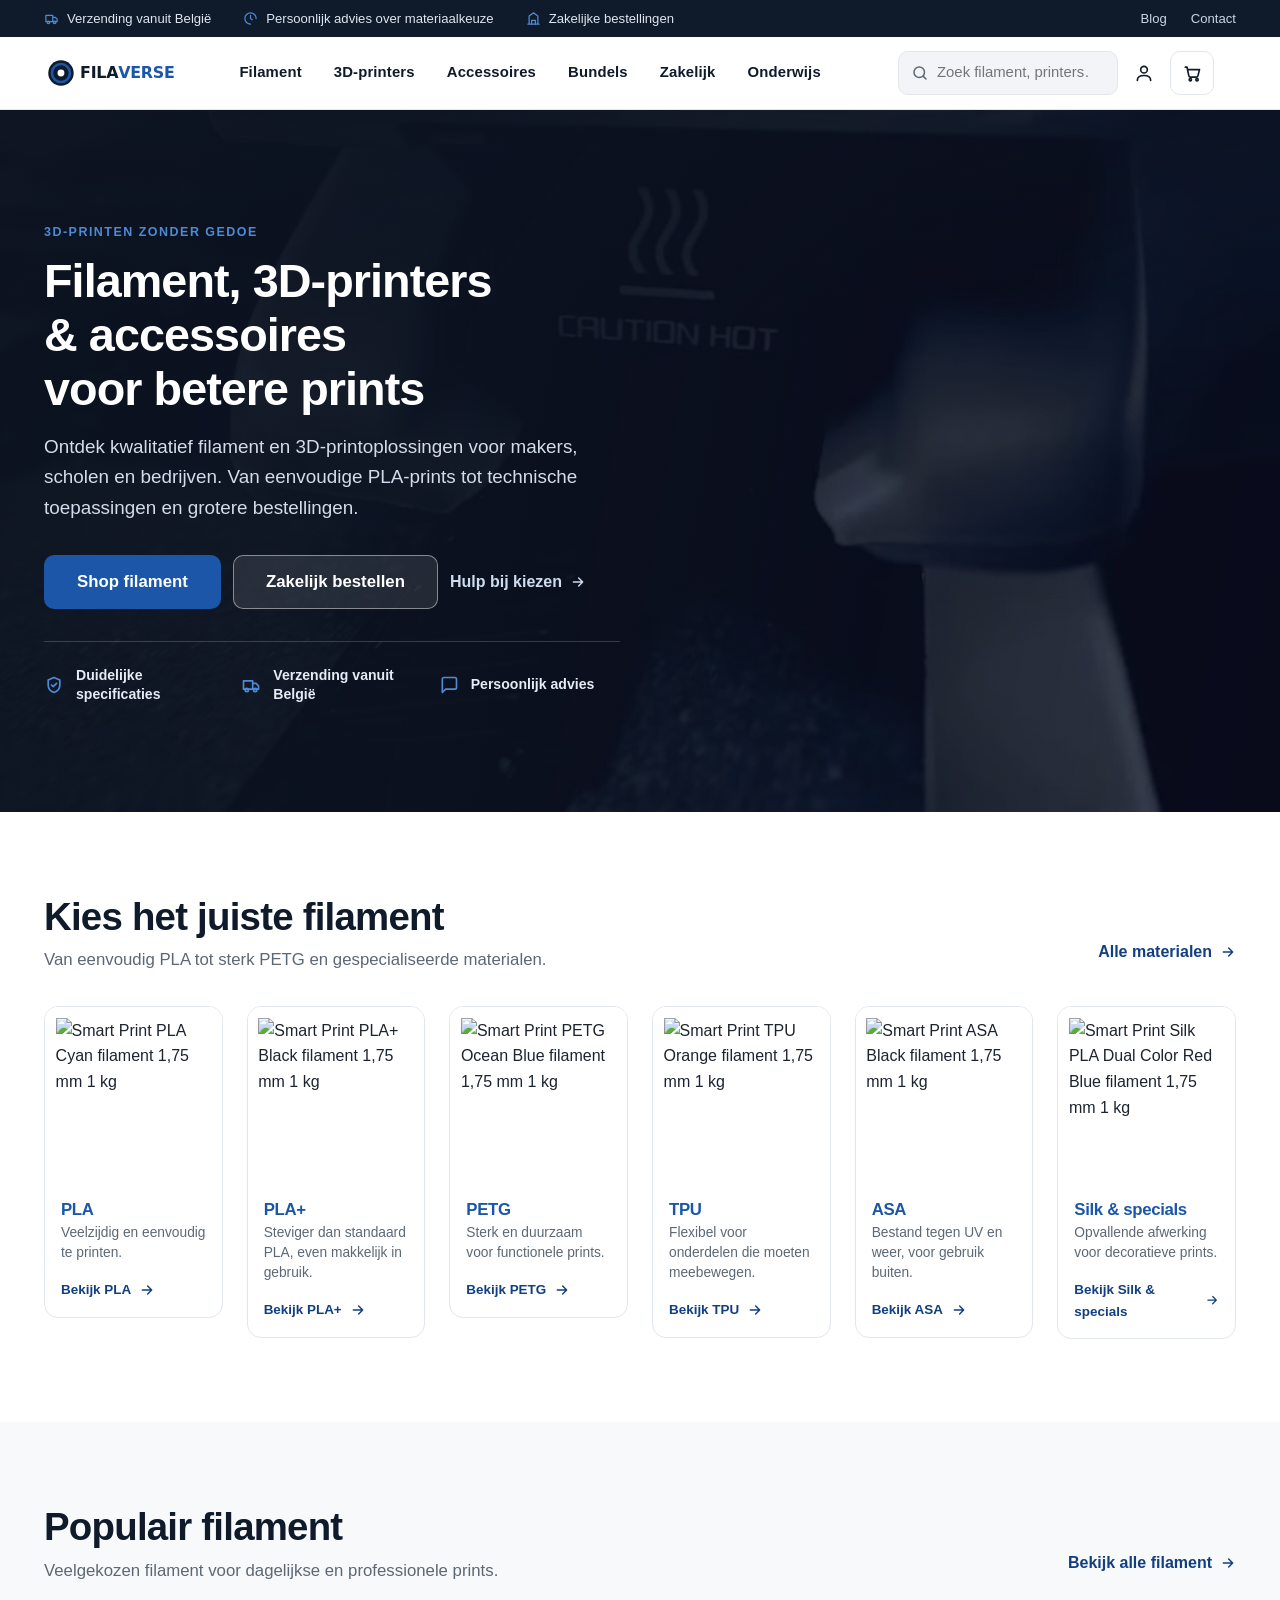
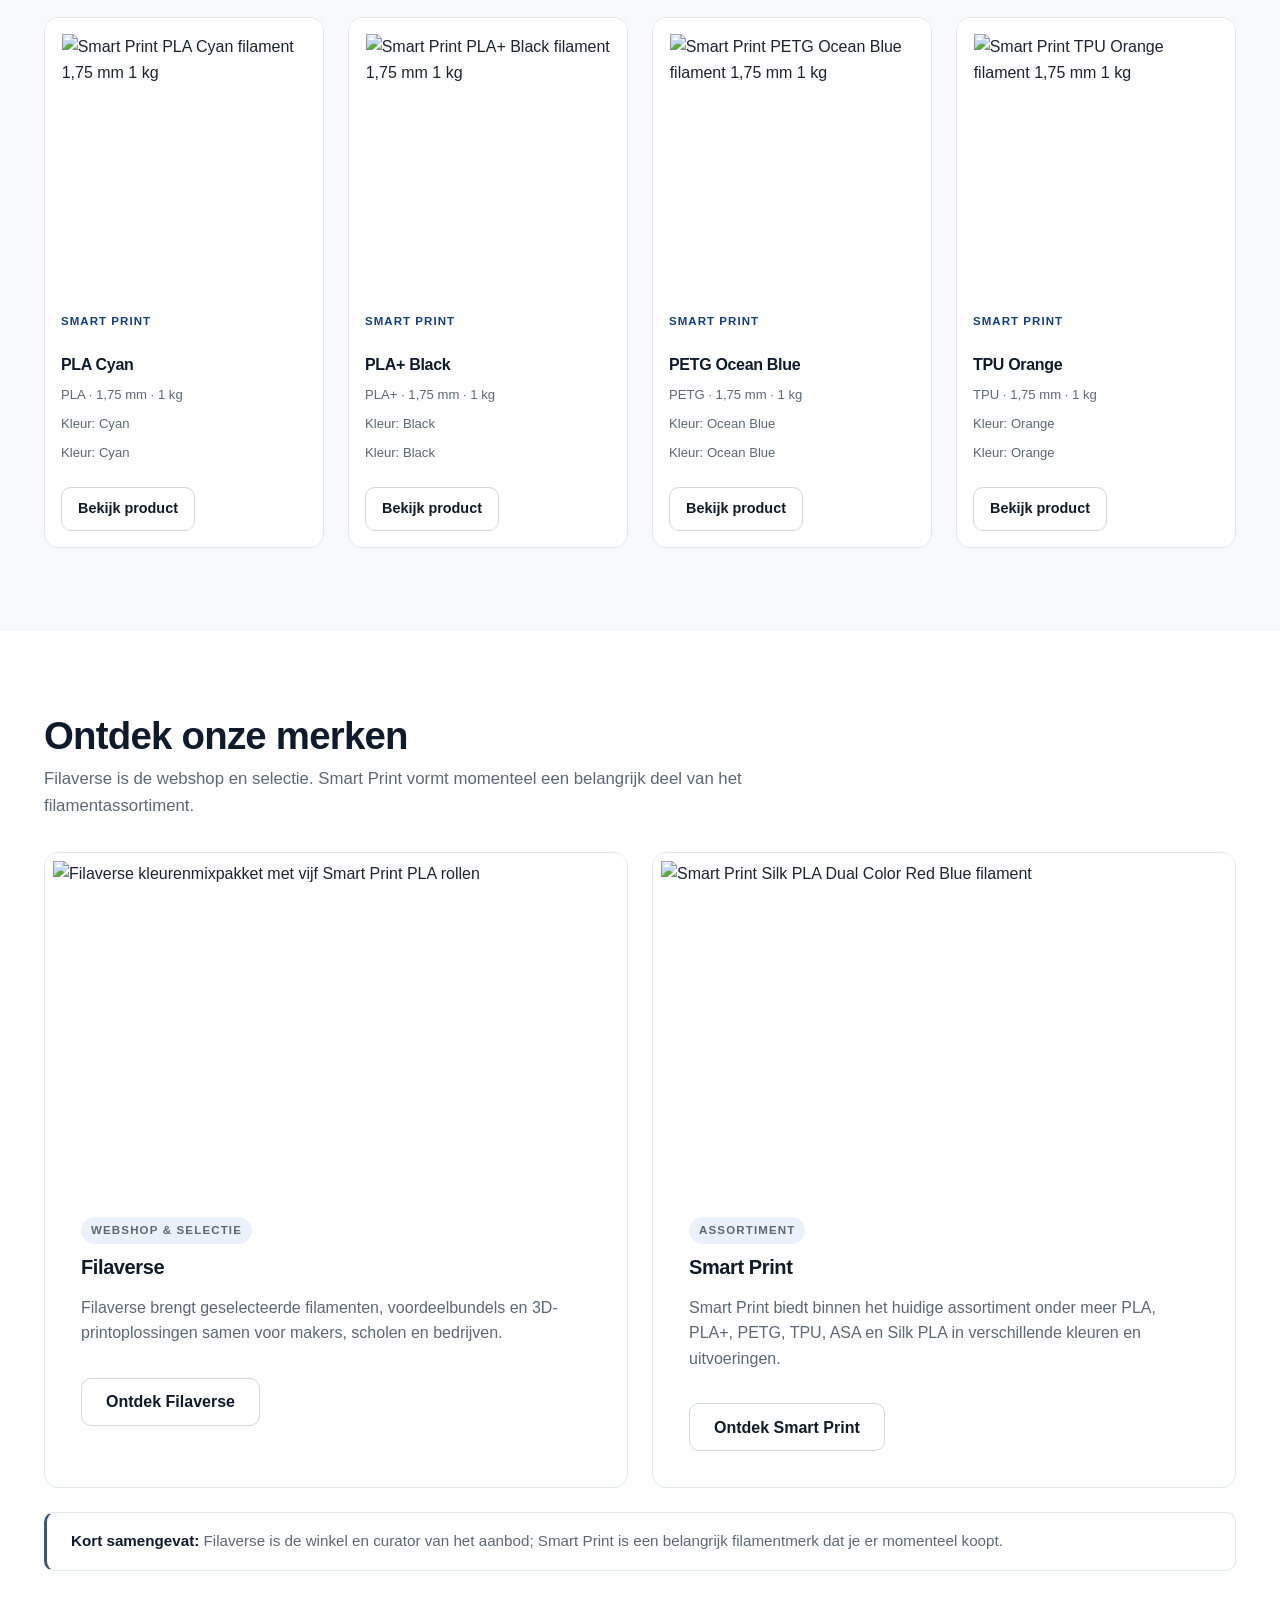
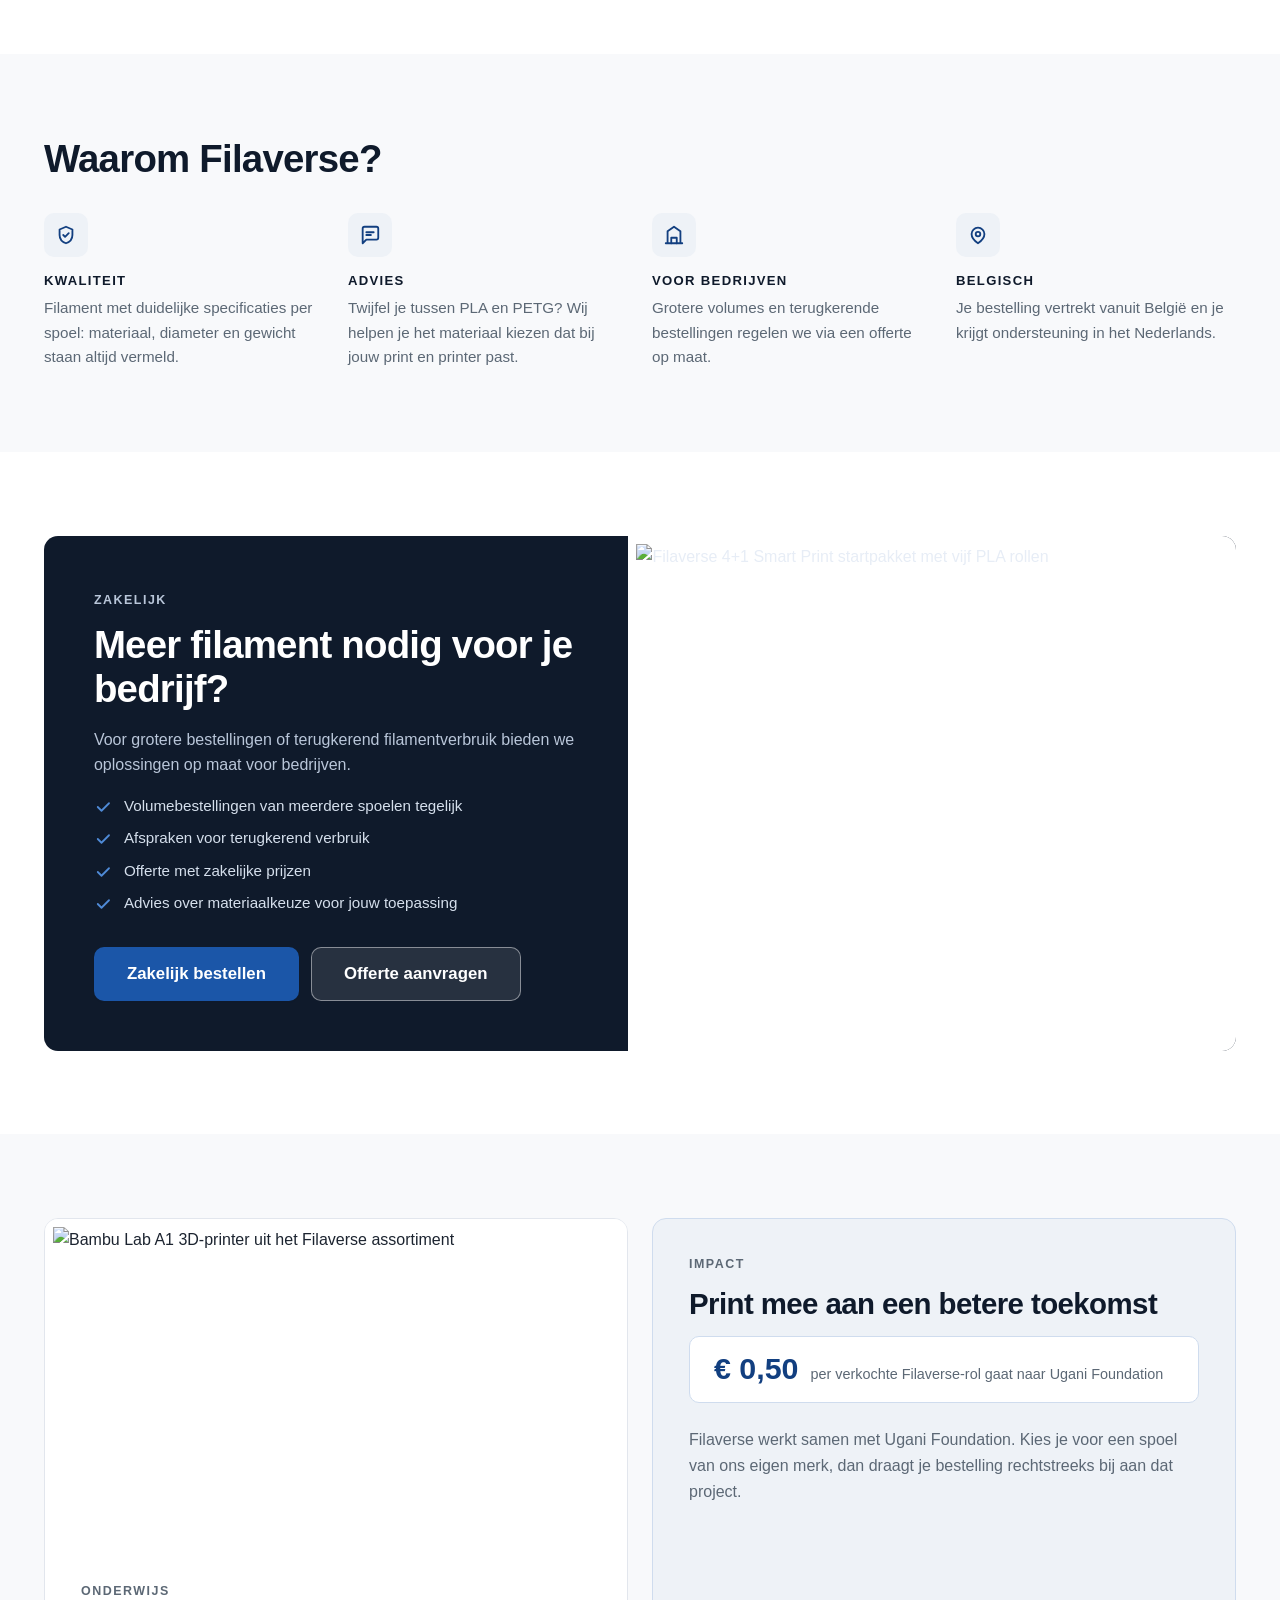
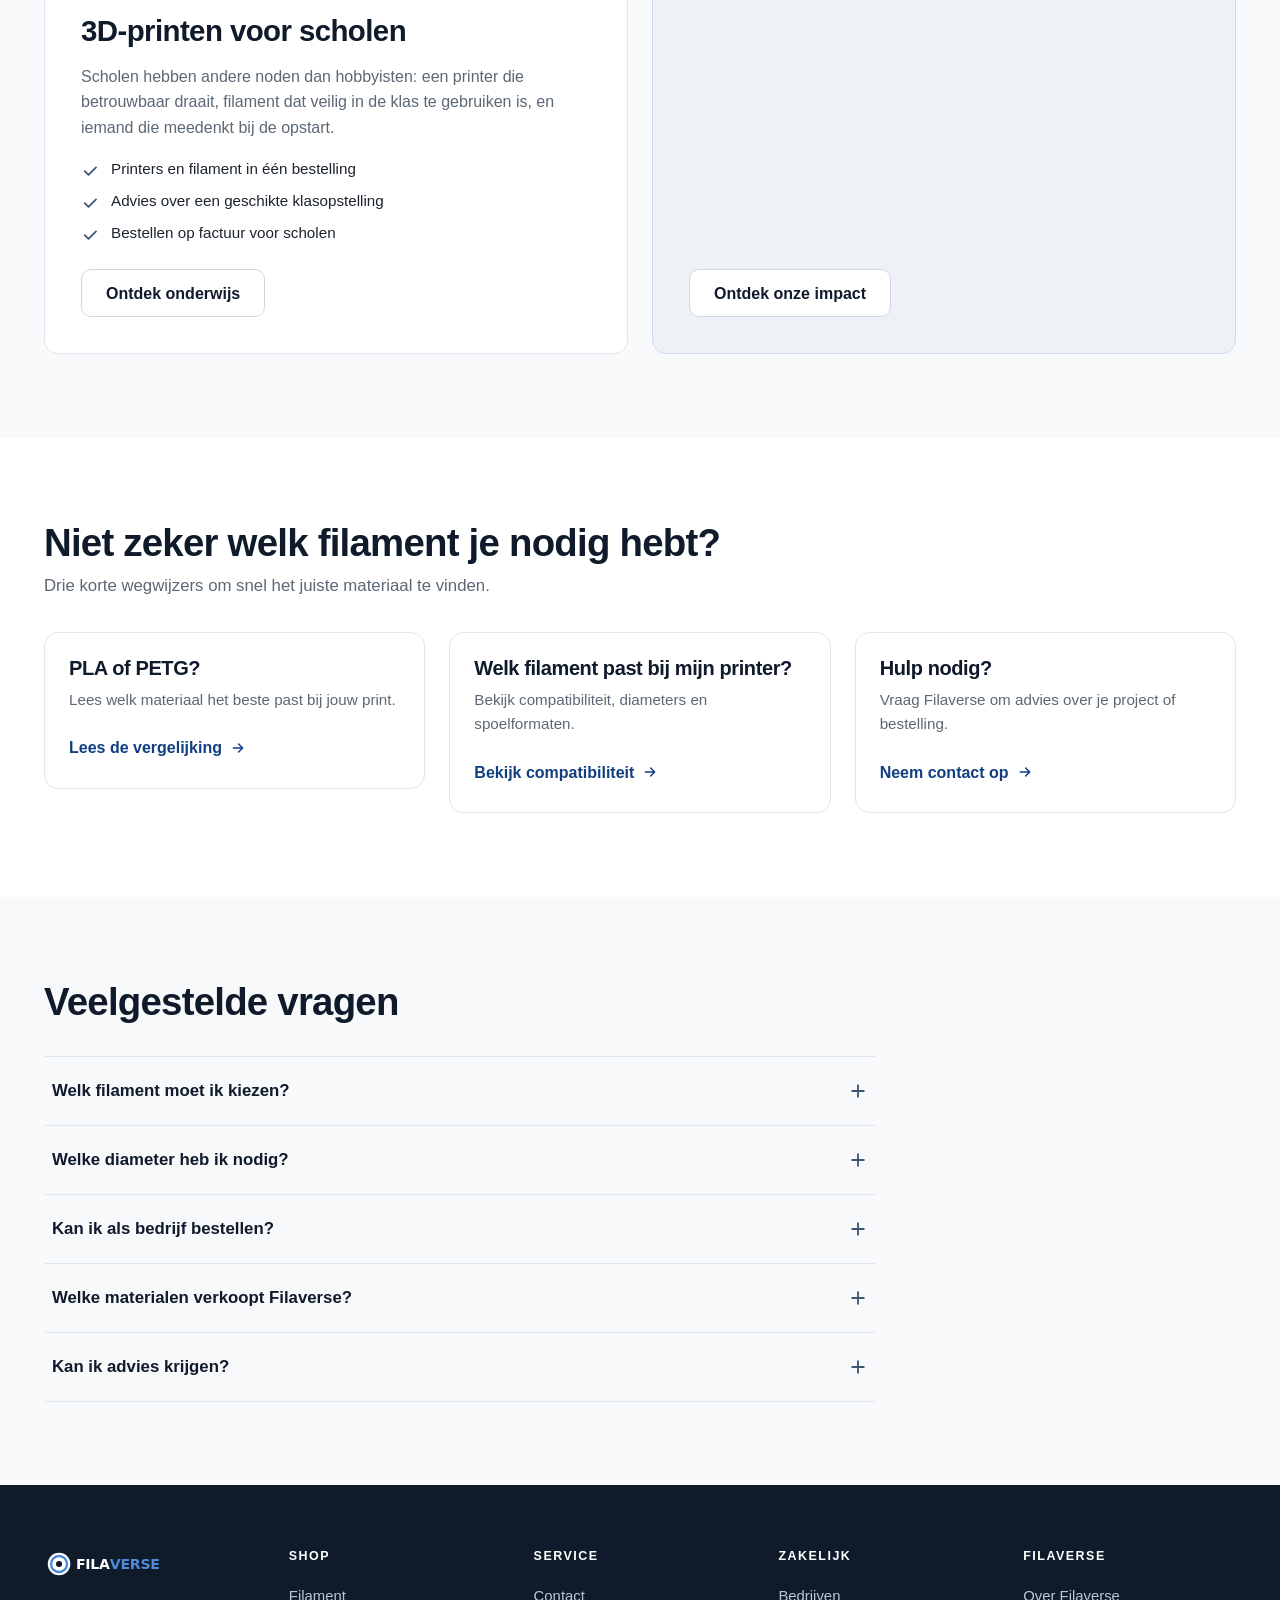
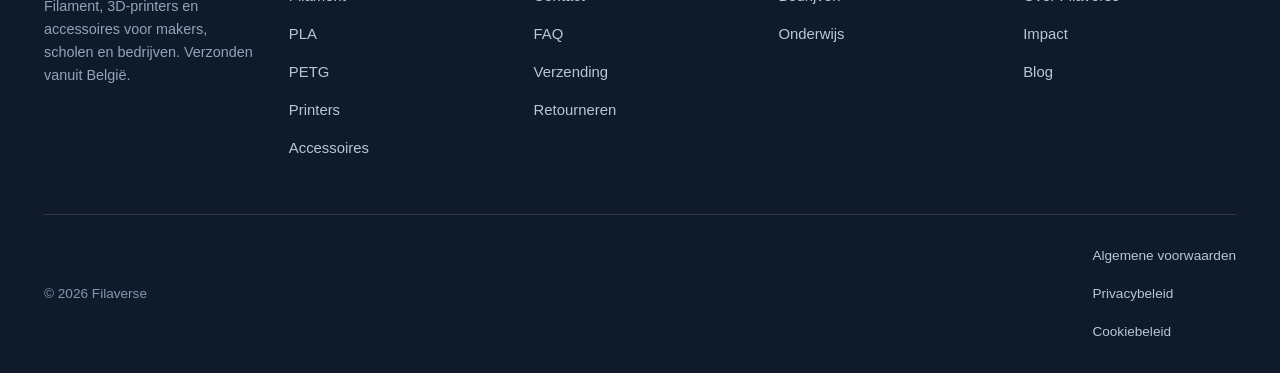
==== commit 5acf6bcc: "Version asset URLs so the deployed CSS can never go stale The deployed hero was broken: the video re" ====
--- a/index.html
+++ b/index.html
@@ -29,7 +29,7 @@
        video itself is preload="none" and only fetched once the poster is up,
        so it never competes with the LCP. -->
   <link rel="preload" as="image" href="assets/img/hero-3d-print-poster.jpg" fetchpriority="high">
-  <link rel="stylesheet" href="assets/css/styles.css">
+  <link rel="stylesheet" href="assets/css/styles.css?v=ff96fb1870">
 
   <!-- Swap the `no-js` class before first paint so reveal animations never
        hide content for users without JavaScript. -->
@@ -876,6 +876,6 @@
     </div>
   </footer>
 
-  <script src="assets/js/main.js" defer></script>
+  <script src="assets/js/main.js?v=5389efa9ad" defer></script>
 </body>
 </html>
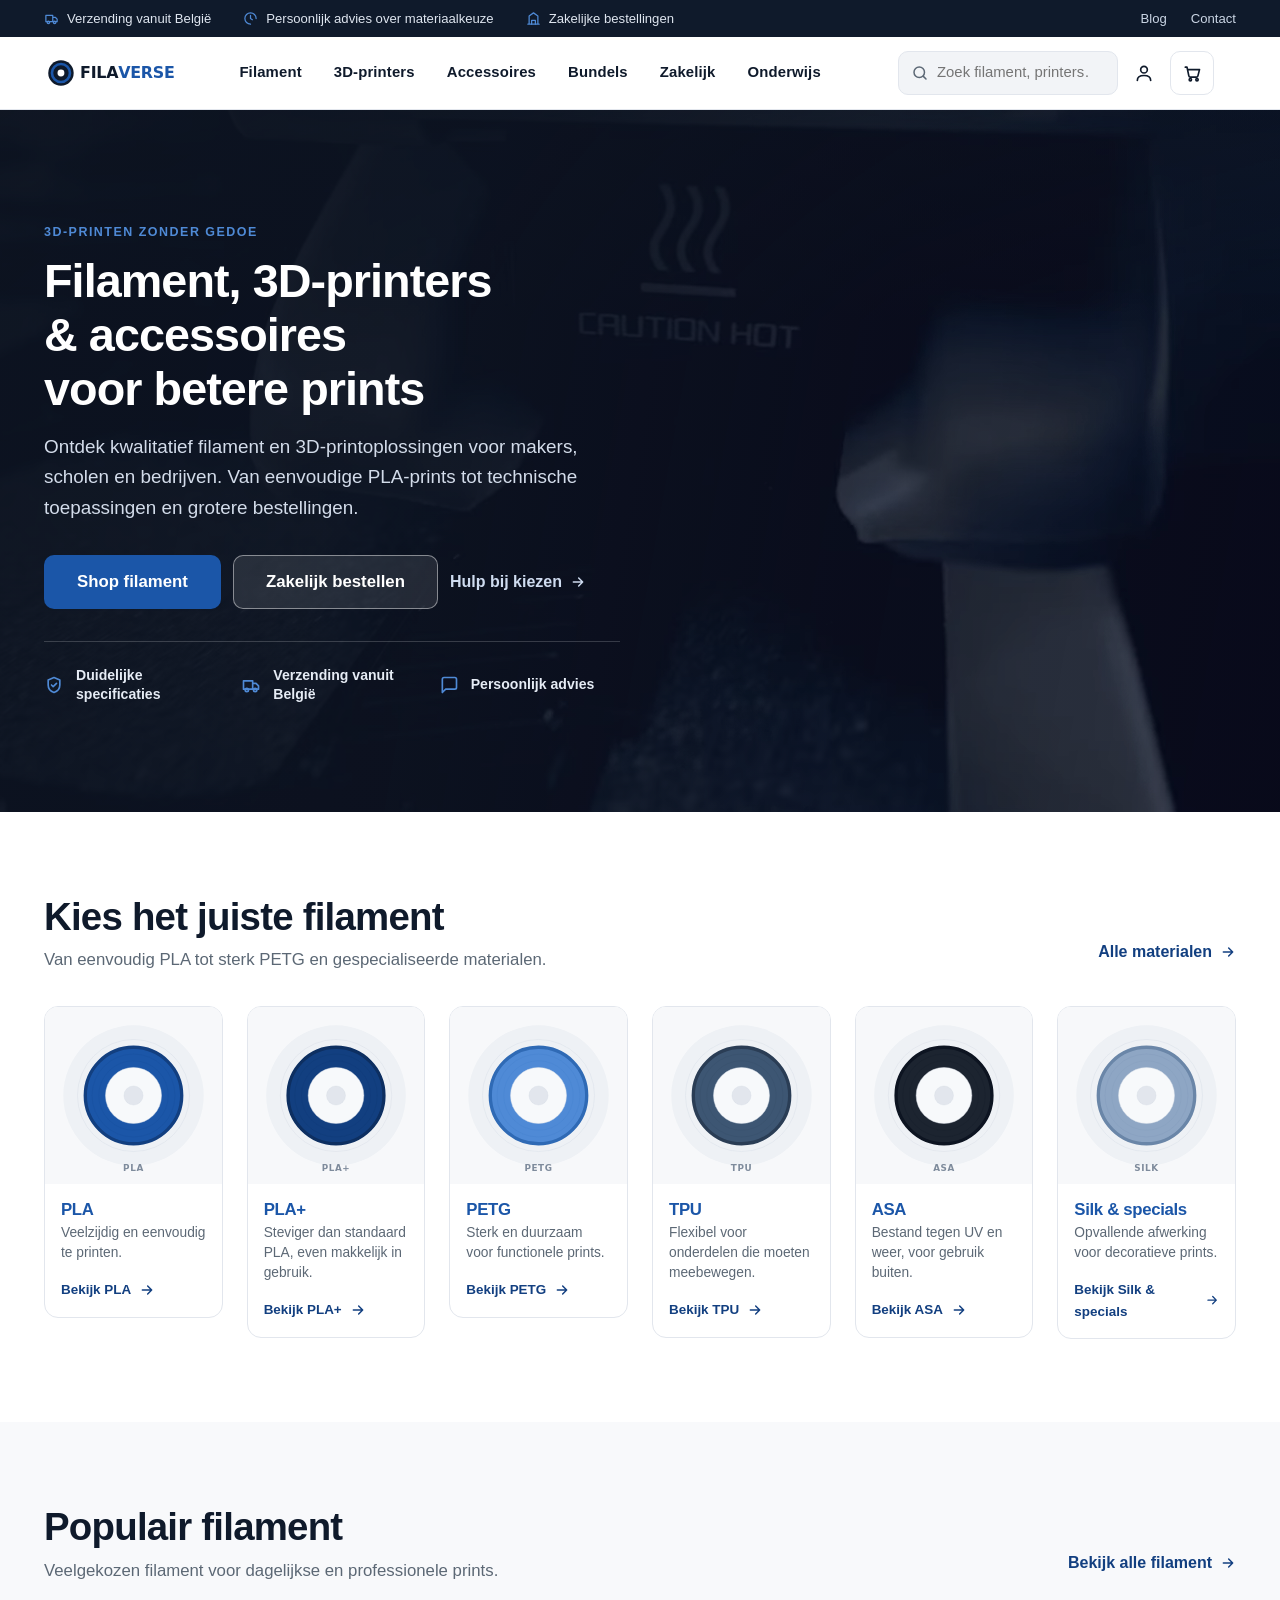
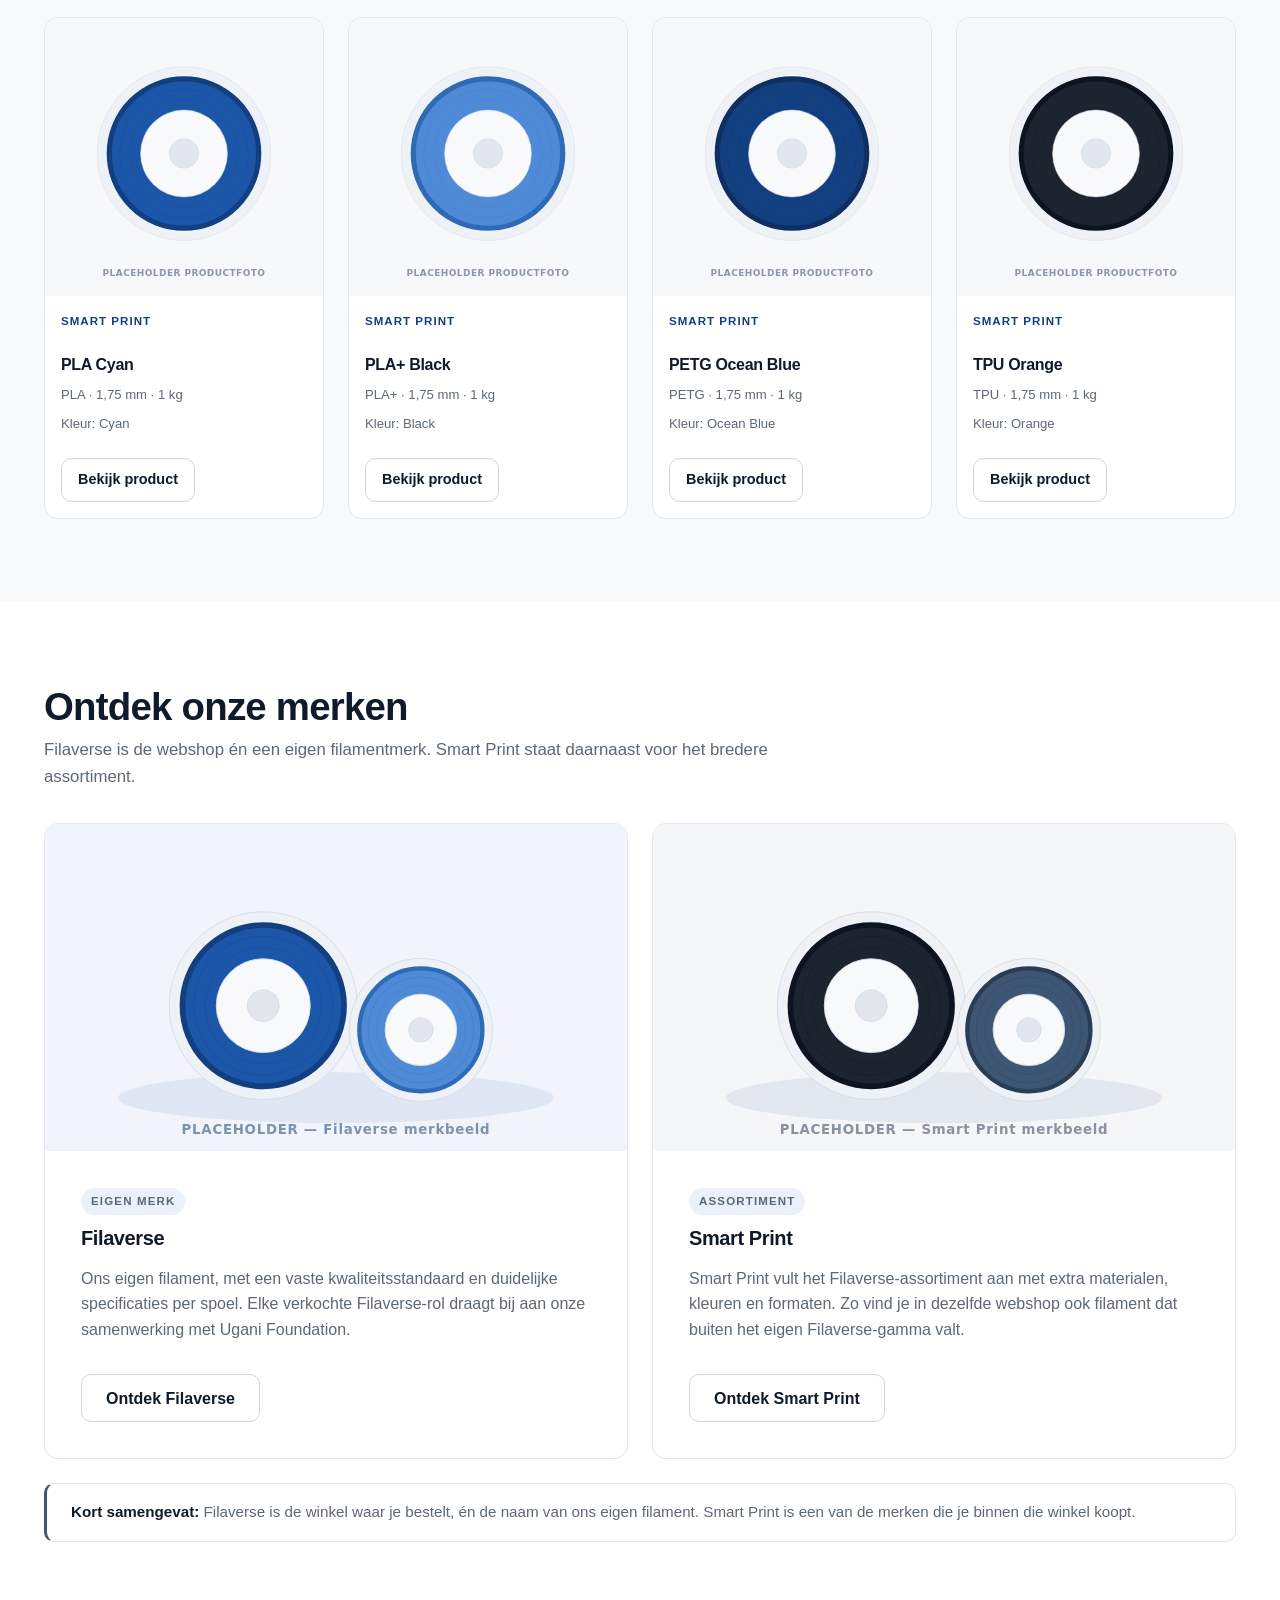
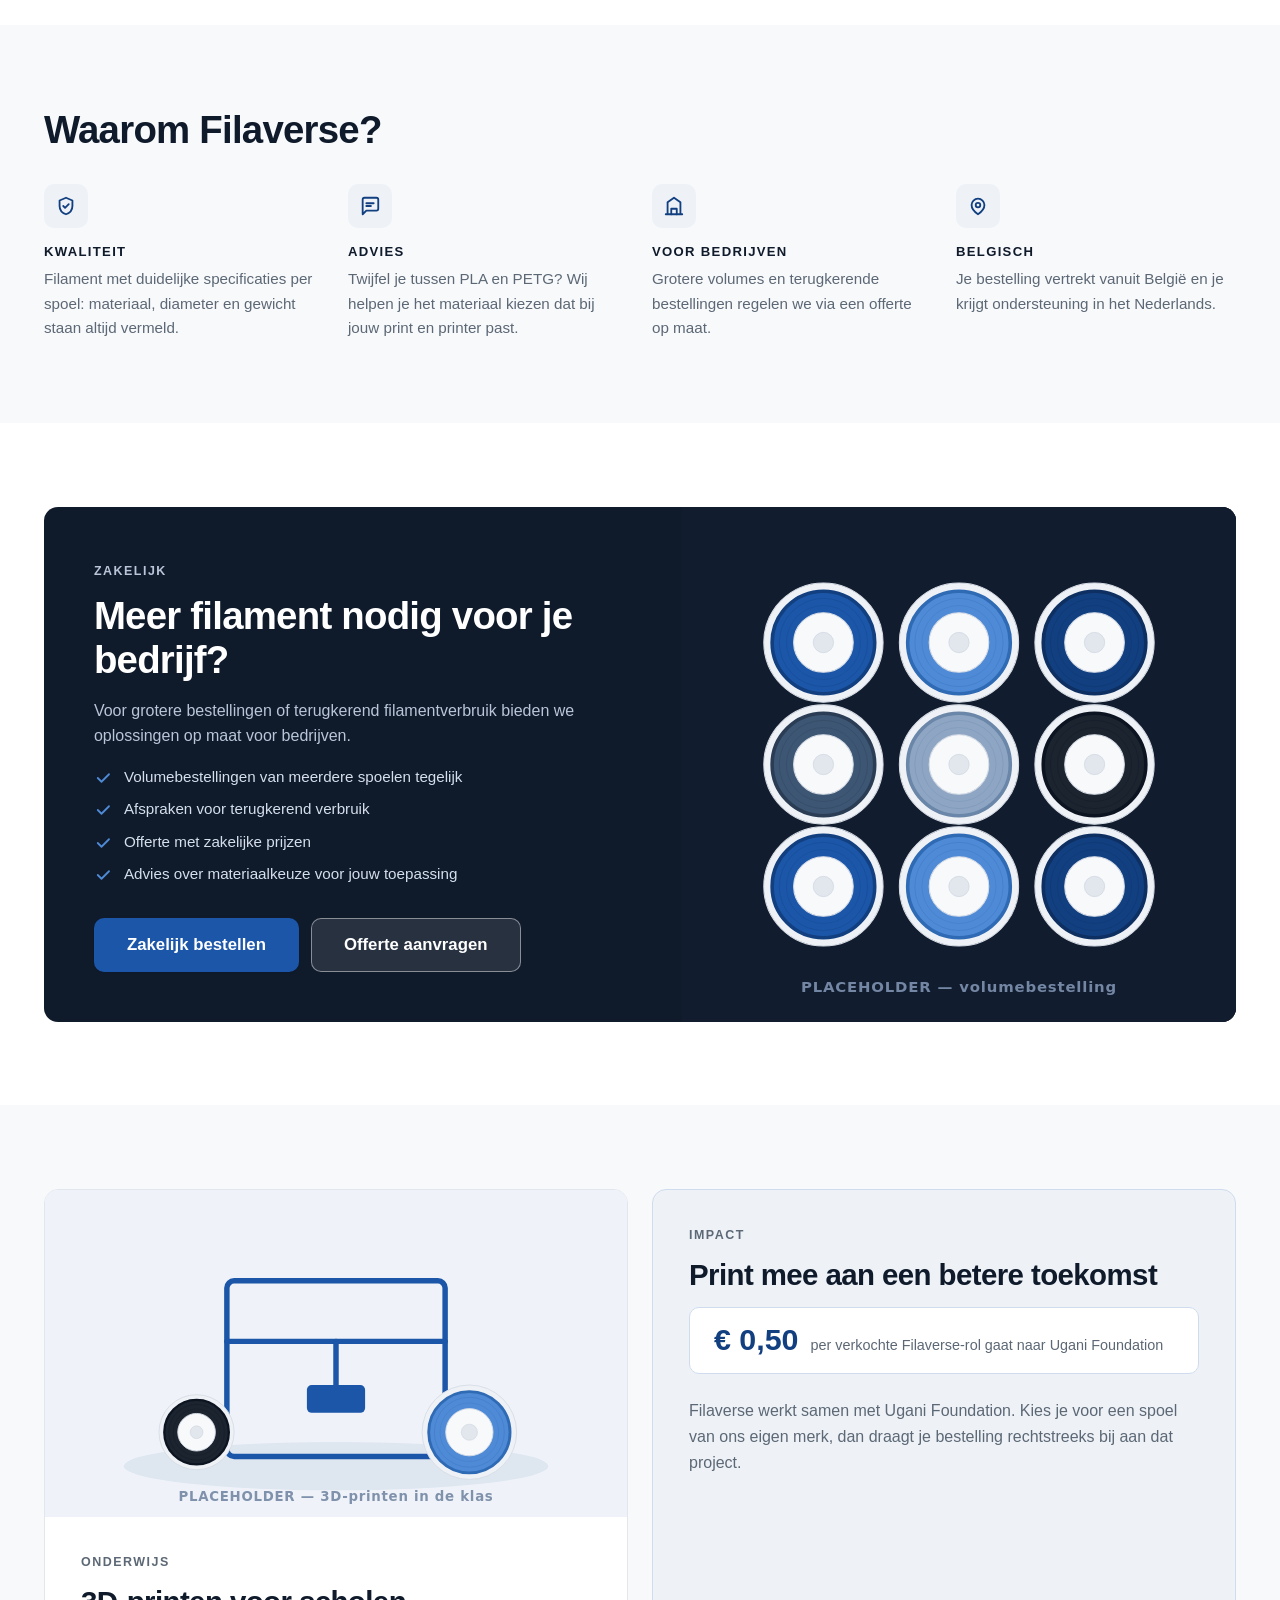
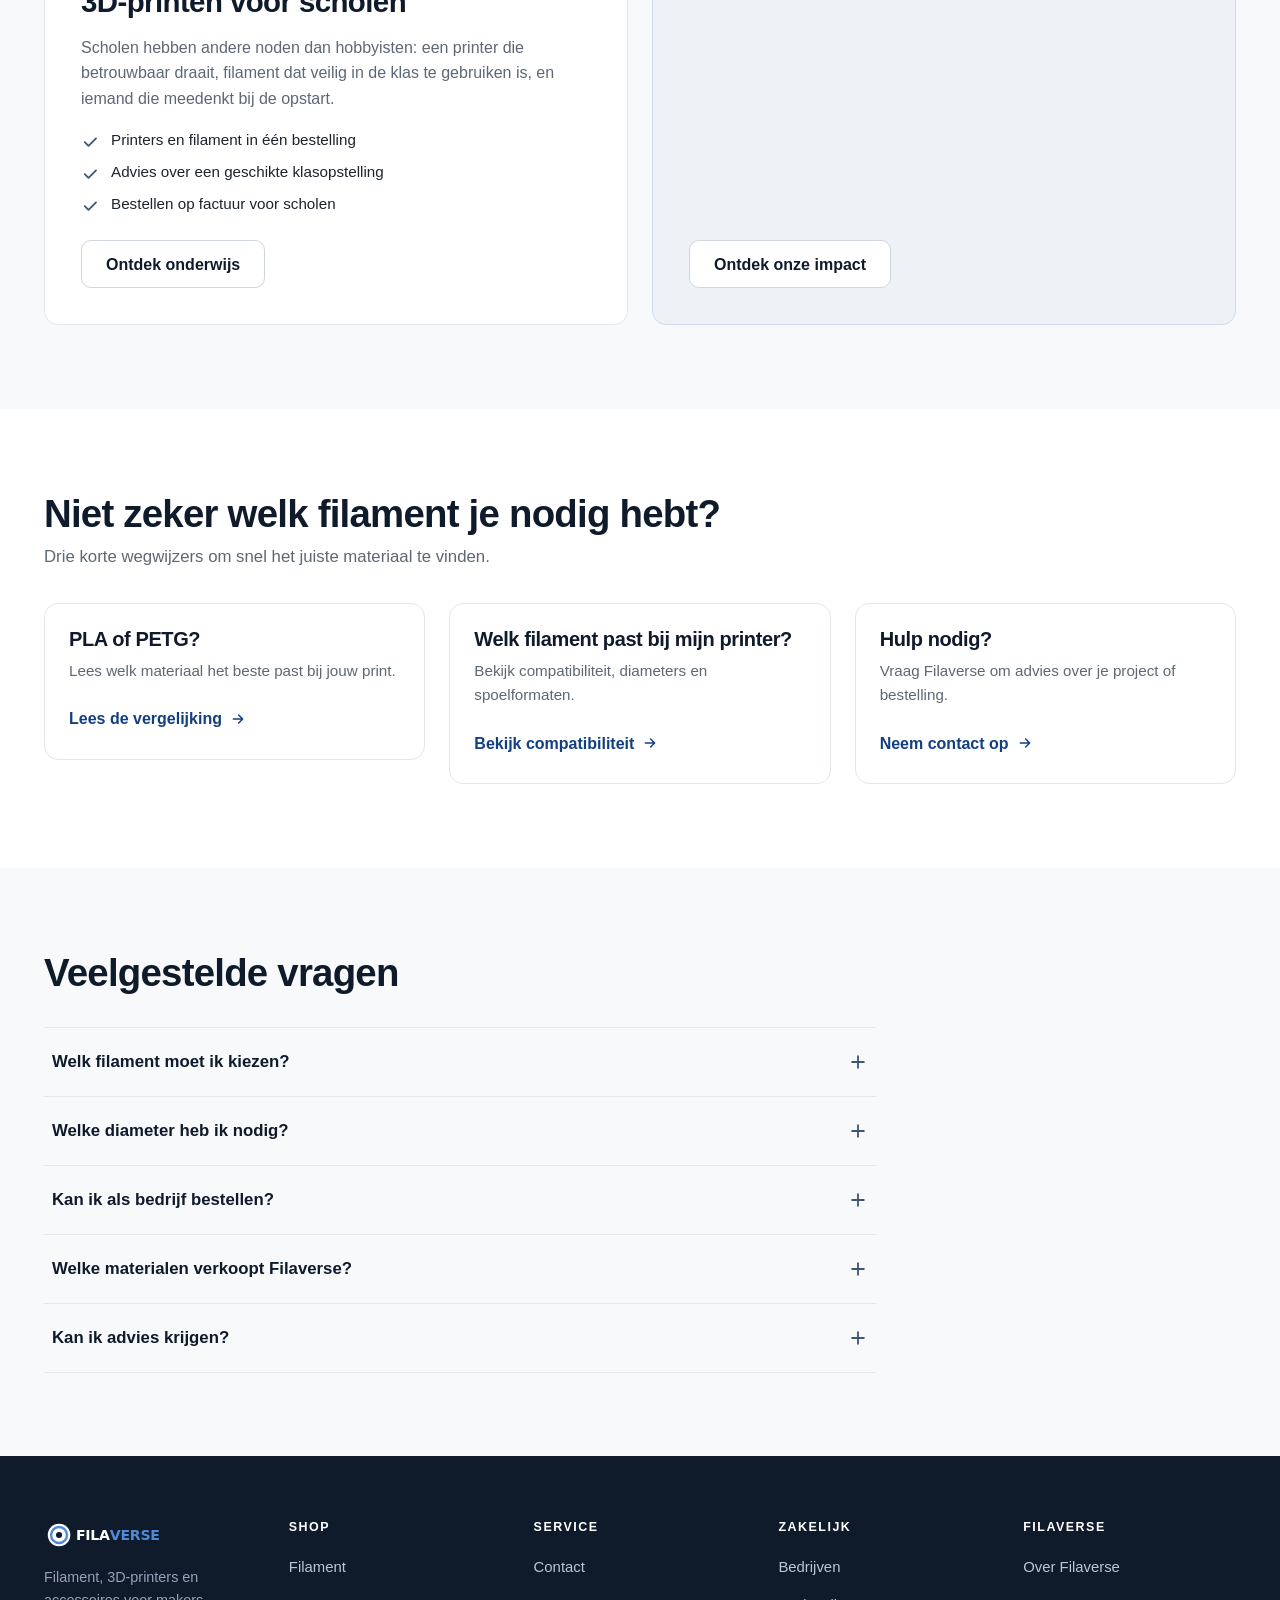
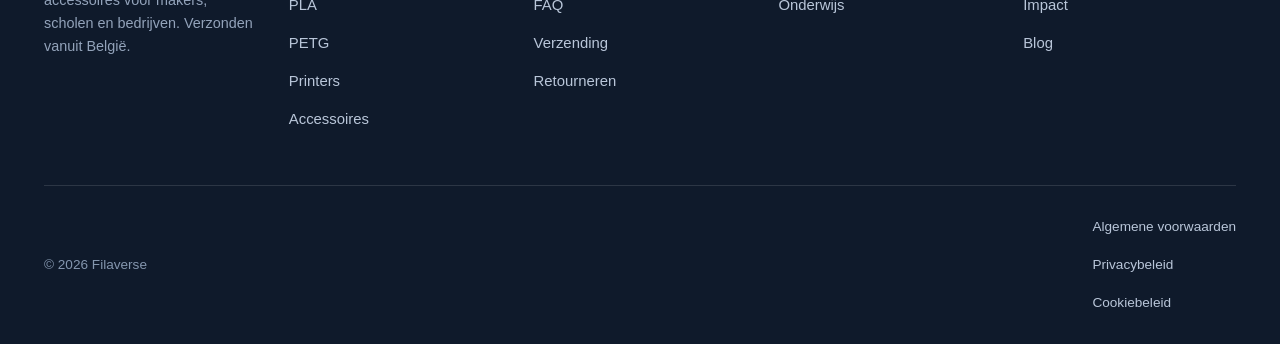
==== commit 32bbfde4: "Add site files: 404 page, robots, sitemap, llms.txt, icons, share image Production hygiene pass. Onl" ====
--- a/index.html
+++ b/index.html
@@ -18,26 +18,39 @@
   <meta property="og:title" content="3D Filament, Printers &amp; Accessoires België | Filaverse">
   <meta property="og:description" content="Ontdek Filaverse filament, 3D-printers en accessoires voor makers, scholen en bedrijven. Shop PLA, PETG en meer, met persoonlijke service vanuit België.">
   <meta property="og:url" content="https://www.filaverse.be/">
-  <!-- TODO(assets): replace with a purpose-made 1200x630 Filaverse share image. -->
-  <meta property="og:image" content="https://www.filaverse.be/assets/img/hero-3d-print-poster.jpg">
+  <meta property="og:image" content="https://www.filaverse.be/assets/img/filaverse-social-share.jpg">
+  <meta property="og:image:type" content="image/jpeg">
+  <meta property="og:image:width" content="1200">
+  <meta property="og:image:height" content="630">
+  <meta property="og:image:alt" content="Filaverse — filament, 3D-printers en accessoires. PLA, PETG, TPU en ASA.">
   <meta name="twitter:card" content="summary_large_image">
-
-  <meta name="theme-color" content="#10233d">
-  <link rel="icon" href="assets/img/filaverse-logo-placeholder.svg" type="image/svg+xml">
+  <meta name="twitter:image" content="https://www.filaverse.be/assets/img/filaverse-social-share.jpg">
+  <meta name="twitter:image:alt" content="Filaverse — filament, 3D-printers en accessoires. PLA, PETG, TPU en ASA.">
+
+  <!-- Icons. The .ico carries 16/32/48 for legacy chrome; the SVG is what
+       modern browsers actually use and stays crisp at any density. -->
+  <meta name="theme-color" content="#0f1a2b">
+  <link rel="icon" href="/favicon.ico" sizes="32x32">
+  <link rel="icon" href="/assets/img/favicon.svg" type="image/svg+xml">
+  <link rel="apple-touch-icon" href="/assets/img/favicon-180.png">
+  <link rel="manifest" href="/site.webmanifest">
 
   <!-- The hero poster is the LCP paint: preloaded, never lazy-loaded. The
        video itself is preload="none" and only fetched once the poster is up,
        so it never competes with the LCP. -->
   <link rel="preload" as="image" href="assets/img/hero-3d-print-poster.jpg" fetchpriority="high">
-  <link rel="stylesheet" href="assets/css/styles.css?v=ff96fb1870">
+  <link rel="stylesheet" href="assets/css/styles.css?v=c8edbc868c">
 
   <!-- Swap the `no-js` class before first paint so reveal animations never
        hide content for users without JavaScript. -->
   <script>document.documentElement.classList.replace('no-js','js');</script>
 
   <!-- ====================================================================
-       Structured data — Organization + WebSite/SearchAction only.
+       Structured data — Organization + WebSite only.
        Deliberately no Review/AggregateRating: no verified rating data exists.
+       SearchAction is intentionally absent: /zoeken does not resolve yet, and
+       pointing Google at a 404 endpoint is worse than omitting the action.
+       Add it back with the real search URL once site search ships.
        TODO(business): confirm legal name, address, VAT/company number, phone,
        e-mail and social profiles before publishing; remove any field that
        cannot be verified rather than guessing.
@@ -51,7 +64,8 @@
         "@id": "https://www.filaverse.be/#organization",
         "name": "Filaverse",
         "url": "https://www.filaverse.be/",
-        "logo": "https://www.filaverse.be/assets/img/filaverse-logo-placeholder.svg",
+        "logo": "https://www.filaverse.be/assets/img/favicon-512.png",
+        "image": "https://www.filaverse.be/assets/img/filaverse-social-share.jpg",
         "description": "Filaverse levert 3D-printfilament, 3D-printers en accessoires aan makers, scholen en bedrijven in België.",
         "areaServed": "BE"
       },
@@ -61,15 +75,7 @@
         "url": "https://www.filaverse.be/",
         "name": "Filaverse",
         "inLanguage": "nl-BE",
-        "publisher": { "@id": "https://www.filaverse.be/#organization" },
-        "potentialAction": {
-          "@type": "SearchAction",
-          "target": {
-            "@type": "EntryPoint",
-            "urlTemplate": "https://www.filaverse.be/zoeken?q={search_term_string}"
-          },
-          "query-input": "required name=search_term_string"
-        }
+        "publisher": { "@id": "https://www.filaverse.be/#organization" }
       }
     ]
   }
@@ -292,7 +298,7 @@
           <li>
             <article class="fv-card fv-category fv-reveal">
               <div class="fv-card__media">
-                <img class="fv-photo" src="https://b2b.smartprint24.com/_data/products/fg-s79-e1fg-s79-e1.jpg" alt="Smart Print PLA Cyan filament 1,75 mm 1 kg" width="600" height="600" loading="lazy" decoding="async">
+                <img class="fv-photo" src="https://b2b.smartprint24.com/_data/products/fg-s79-e1fg-s79-e1.jpg" data-fallback="assets/img/category-pla-filament-placeholder.svg" alt="Smart Print PLA Cyan filament 1,75 mm 1 kg" width="600" height="600" loading="lazy" decoding="async">
               </div>
               <div class="fv-category__body">
                 <h3><a class="fv-stretch" href="/filament/pla">PLA</a></h3>
@@ -304,7 +310,7 @@
           <li>
             <article class="fv-card fv-category fv-reveal">
               <div class="fv-card__media">
-                <img class="fv-photo" src="https://b2b.smartprint24.com/_data/products/fg-s46-e1fg-s46-e1.jpg" alt="Smart Print PLA+ Black filament 1,75 mm 1 kg" width="600" height="600" loading="lazy" decoding="async">
+                <img class="fv-photo" src="https://b2b.smartprint24.com/_data/products/fg-s46-e1fg-s46-e1.jpg" data-fallback="assets/img/category-pla-plus-filament-placeholder.svg" alt="Smart Print PLA+ Black filament 1,75 mm 1 kg" width="600" height="600" loading="lazy" decoding="async">
               </div>
               <div class="fv-category__body">
                 <h3><a class="fv-stretch" href="/filament/pla-plus">PLA+</a></h3>
@@ -316,7 +322,7 @@
           <li>
             <article class="fv-card fv-category fv-reveal">
               <div class="fv-card__media">
-                <img class="fv-photo" src="https://b2b.smartprint24.com/_data/products/fg-s202-e1fg-s202-e1.jpg" alt="Smart Print PETG Ocean Blue filament 1,75 mm 1 kg" width="600" height="600" loading="lazy" decoding="async">
+                <img class="fv-photo" src="https://b2b.smartprint24.com/_data/products/fg-s202-e1fg-s202-e1.jpg" data-fallback="assets/img/category-petg-filament-placeholder.svg" alt="Smart Print PETG Ocean Blue filament 1,75 mm 1 kg" width="600" height="600" loading="lazy" decoding="async">
               </div>
               <div class="fv-category__body">
                 <h3><a class="fv-stretch" href="/filament/petg">PETG</a></h3>
@@ -328,7 +334,7 @@
           <li>
             <article class="fv-card fv-category fv-reveal">
               <div class="fv-card__media">
-                <img class="fv-photo" src="https://b2b.smartprint24.com/_data/products/fg-s123-e1fg-s123-e1.jpg" alt="Smart Print TPU Orange filament 1,75 mm 1 kg" width="600" height="600" loading="lazy" decoding="async">
+                <img class="fv-photo" src="https://b2b.smartprint24.com/_data/products/fg-s123-e1fg-s123-e1.jpg" data-fallback="assets/img/category-tpu-filament-placeholder.svg" alt="Smart Print TPU Orange filament 1,75 mm 1 kg" width="600" height="600" loading="lazy" decoding="async">
               </div>
               <div class="fv-category__body">
                 <h3><a class="fv-stretch" href="/filament/tpu">TPU</a></h3>
@@ -340,7 +346,7 @@
           <li>
             <article class="fv-card fv-category fv-reveal">
               <div class="fv-card__media">
-                <img class="fv-photo" src="https://b2b.smartprint24.com/_data/products/fg-s132-e1fg-s132-e1.jpg" alt="Smart Print ASA Black filament 1,75 mm 1 kg" width="600" height="600" loading="lazy" decoding="async">
+                <img class="fv-photo" src="https://b2b.smartprint24.com/_data/products/fg-s132-e1fg-s132-e1.jpg" data-fallback="assets/img/category-asa-filament-placeholder.svg" alt="Smart Print ASA Black filament 1,75 mm 1 kg" width="600" height="600" loading="lazy" decoding="async">
               </div>
               <div class="fv-category__body">
                 <h3><a class="fv-stretch" href="/filament/asa">ASA</a></h3>
@@ -352,7 +358,7 @@
           <li>
             <article class="fv-card fv-category fv-reveal">
               <div class="fv-card__media">
-                <img class="fv-photo" src="https://b2b.smartprint24.com/_data/products/fg-s97-e1fg-s97-e1.jpg" alt="Smart Print Silk PLA Dual Color Red Blue filament 1,75 mm 1 kg" width="600" height="600" loading="lazy" decoding="async">
+                <img class="fv-photo" src="https://b2b.smartprint24.com/_data/products/fg-s97-e1fg-s97-e1.jpg" data-fallback="assets/img/category-silk-filament-placeholder.svg" alt="Smart Print Silk PLA Dual Color Red Blue filament 1,75 mm 1 kg" width="600" height="600" loading="lazy" decoding="async">
               </div>
               <div class="fv-category__body">
                 <h3><a class="fv-stretch" href="/filament/silk-specials">Silk &amp; specials</a></h3>
@@ -387,7 +393,7 @@
           <li>
             <article class="fv-card fv-product fv-reveal">
               <div class="fv-card__media">
-                <img class="fv-photo" src="https://b2b.smartprint24.com/_data/products/fg-s79-e1fg-s79-e1.jpg" alt="Smart Print PLA Cyan filament 1,75 mm 1 kg" width="800" height="800" loading="lazy" decoding="async">
+                <img class="fv-photo" src="https://b2b.smartprint24.com/_data/products/fg-s79-e1fg-s79-e1.jpg" data-fallback="assets/img/product-placeholder-1.svg" alt="Smart Print PLA Cyan filament 1,75 mm 1 kg" width="800" height="800" loading="lazy" decoding="async">
               </div>
               <div class="fv-card__body fv-product__body">
                 <p class="fv-product__brand">Smart Print</p>
@@ -404,7 +410,7 @@
           <li>
             <article class="fv-card fv-product fv-reveal">
               <div class="fv-card__media">
-                <img class="fv-photo" src="https://b2b.smartprint24.com/_data/products/fg-s46-e1fg-s46-e1.jpg" alt="Smart Print PLA+ Black filament 1,75 mm 1 kg" width="800" height="800" loading="lazy" decoding="async">
+                <img class="fv-photo" src="https://b2b.smartprint24.com/_data/products/fg-s46-e1fg-s46-e1.jpg" data-fallback="assets/img/product-placeholder-2.svg" alt="Smart Print PLA+ Black filament 1,75 mm 1 kg" width="800" height="800" loading="lazy" decoding="async">
               </div>
               <div class="fv-card__body fv-product__body">
                 <p class="fv-product__brand">Smart Print</p>
@@ -421,7 +427,7 @@
           <li>
             <article class="fv-card fv-product fv-reveal">
               <div class="fv-card__media">
-                <img class="fv-photo" src="https://b2b.smartprint24.com/_data/products/fg-s202-e1fg-s202-e1.jpg" alt="Smart Print PETG Ocean Blue filament 1,75 mm 1 kg" width="800" height="800" loading="lazy" decoding="async">
+                <img class="fv-photo" src="https://b2b.smartprint24.com/_data/products/fg-s202-e1fg-s202-e1.jpg" data-fallback="assets/img/product-placeholder-3.svg" alt="Smart Print PETG Ocean Blue filament 1,75 mm 1 kg" width="800" height="800" loading="lazy" decoding="async">
               </div>
               <div class="fv-card__body fv-product__body">
                 <p class="fv-product__brand">Smart Print</p>
@@ -438,7 +444,7 @@
           <li>
             <article class="fv-card fv-product fv-reveal">
               <div class="fv-card__media">
-                <img class="fv-photo" src="https://b2b.smartprint24.com/_data/products/fg-s123-e1fg-s123-e1.jpg" alt="Smart Print TPU Orange filament 1,75 mm 1 kg" width="800" height="800" loading="lazy" decoding="async">
+                <img class="fv-photo" src="https://b2b.smartprint24.com/_data/products/fg-s123-e1fg-s123-e1.jpg" data-fallback="assets/img/product-placeholder-4.svg" alt="Smart Print TPU Orange filament 1,75 mm 1 kg" width="800" height="800" loading="lazy" decoding="async">
               </div>
               <div class="fv-card__body fv-product__body">
                 <p class="fv-product__brand">Smart Print</p>
@@ -473,8 +479,8 @@
         <div class="fv-grid-brands">
           <article class="fv-card fv-brand fv-reveal">
             <div class="fv-card__media">
-              <img src="assets/img/brand-filaverse-placeholder.svg"
-                   alt="Filamentspoelen van het merk Filaverse"
+              <img class="fv-photo" src="https://i0.wp.com/uptodatewebdesign.s3.eu-west-3.amazonaws.com/sites/995/images/5226e4a6b740eed5/w1024.jpg?resize=1024%2C1024&amp;ssl=1" data-fallback="assets/img/brand-filaverse-placeholder.svg"
+                   alt="Filaverse kleurenmixpakket met vijf Smart Print PLA rollen"
                    width="960" height="540" loading="lazy" decoding="async">
             </div>
             <div class="fv-brand__body">
@@ -491,8 +497,8 @@
 
           <article class="fv-card fv-brand fv-reveal">
             <div class="fv-card__media">
-              <img src="assets/img/brand-smart-print-placeholder.svg"
-                   alt="Filamentspoelen van het merk Smart Print"
+              <img class="fv-photo" src="https://b2b.smartprint24.com/_data/products/fg-s97-e1fg-s97-e1.jpg" data-fallback="assets/img/brand-smart-print-placeholder.svg"
+                   alt="Smart Print Silk PLA Dual Color Red Blue filament"
                    width="960" height="540" loading="lazy" decoding="async">
             </div>
             <div class="fv-brand__body">
@@ -599,8 +605,8 @@
             </div>
           </div>
           <div class="fv-b2b__media">
-            <img src="assets/img/b2b-volume-spoelen-placeholder.svg"
-                 alt="Meerdere filamentspoelen gestapeld voor een volumebestelling"
+            <img class="fv-photo" src="https://i0.wp.com/uptodatewebdesign.s3.eu-west-3.amazonaws.com/sites/995/images/5f30a5fc9380ce9e/w1024.jpg?resize=1024%2C1024&amp;ssl=1" data-fallback="assets/img/b2b-volume-spoelen-placeholder.svg"
+                   alt="Filaverse 4+1 Smart Print startpakket met vijf PLA rollen"
                  width="900" height="760" loading="lazy" decoding="async">
           </div>
         </div>
@@ -619,8 +625,8 @@
 
           <article class="fv-card fv-feature fv-reveal">
             <div class="fv-card__media">
-              <img src="assets/img/onderwijs-3d-printen-placeholder.svg"
-                   alt="3D-printer met filamentspoelen voor gebruik in de klas"
+              <img class="fv-photo" src="https://i0.wp.com/d2j6dbq0eux0bg.cloudfront.net/images/120416751/products/805521577/5494921973.jpg?resize=405%2C508&amp;ssl=1" data-fallback="assets/img/onderwijs-3d-printen-placeholder.svg"
+                   alt="Bambu Lab A1 3D-printer uit het Filaverse assortiment"
                    width="960" height="540" loading="lazy" decoding="async">
             </div>
             <div class="fv-feature__body">
@@ -876,6 +882,6 @@
     </div>
   </footer>
 
-  <script src="assets/js/main.js?v=5389efa9ad" defer></script>
+  <script src="assets/js/main.js?v=c5c130276b" defer></script>
 </body>
 </html>
--- a/assets/css/styles.css
+++ b/assets/css/styles.css
@@ -990,6 +990,44 @@
 .fv-footer__legal { display: flex; flex-wrap: wrap; gap: var(--fv-s4); }
 
 /* --------------------------------------------------------------------------
+   19. Error page (404)
+   -------------------------------------------------------------------------- */
+.fv-error { max-width: 44rem; }
+.fv-error .fv-eyebrow { color: var(--fv-steel); }
+.fv-error h1 { font-size: clamp(1.9rem, 1.4rem + 1.8vw, 2.75rem); margin-bottom: var(--fv-s4); }
+.fv-error__lead { font-size: 1.08rem; color: var(--fv-muted); margin-bottom: var(--fv-s6); }
+.fv-error__cta { display: flex; flex-wrap: wrap; gap: var(--fv-s3); margin-bottom: var(--fv-s8); }
+
+.fv-error__links { border-top: 1px solid var(--fv-line); padding-top: var(--fv-s5); }
+.fv-error__links h2 {
+  font-size: .78rem;
+  letter-spacing: .12em;
+  text-transform: uppercase;
+  color: var(--fv-muted);
+  margin-bottom: var(--fv-s3);
+}
+.fv-error__links ul {
+  list-style: none;
+  margin: 0;
+  padding: 0;
+  display: grid;
+  gap: var(--fv-s1);
+  grid-template-columns: repeat(auto-fit, minmax(220px, 1fr));
+}
+.fv-error__links a {
+  display: inline-flex;
+  align-items: center;
+  min-height: 44px;
+  color: var(--fv-navy);
+  font-weight: 600;
+}
+.fv-error__links a:hover { color: var(--fv-accent-dark); }
+
+/* The error page has no navigation to balance, so the footer stays minimal. */
+.fv-footer--slim { padding-block: var(--fv-s5); }
+.fv-footer--slim .fv-footer__bottom { border-top: 0; padding-top: 0; }
+
+/* --------------------------------------------------------------------------
    18. Reveal on scroll (progressive enhancement)
    -------------------------------------------------------------------------- */
 .js .fv-reveal {
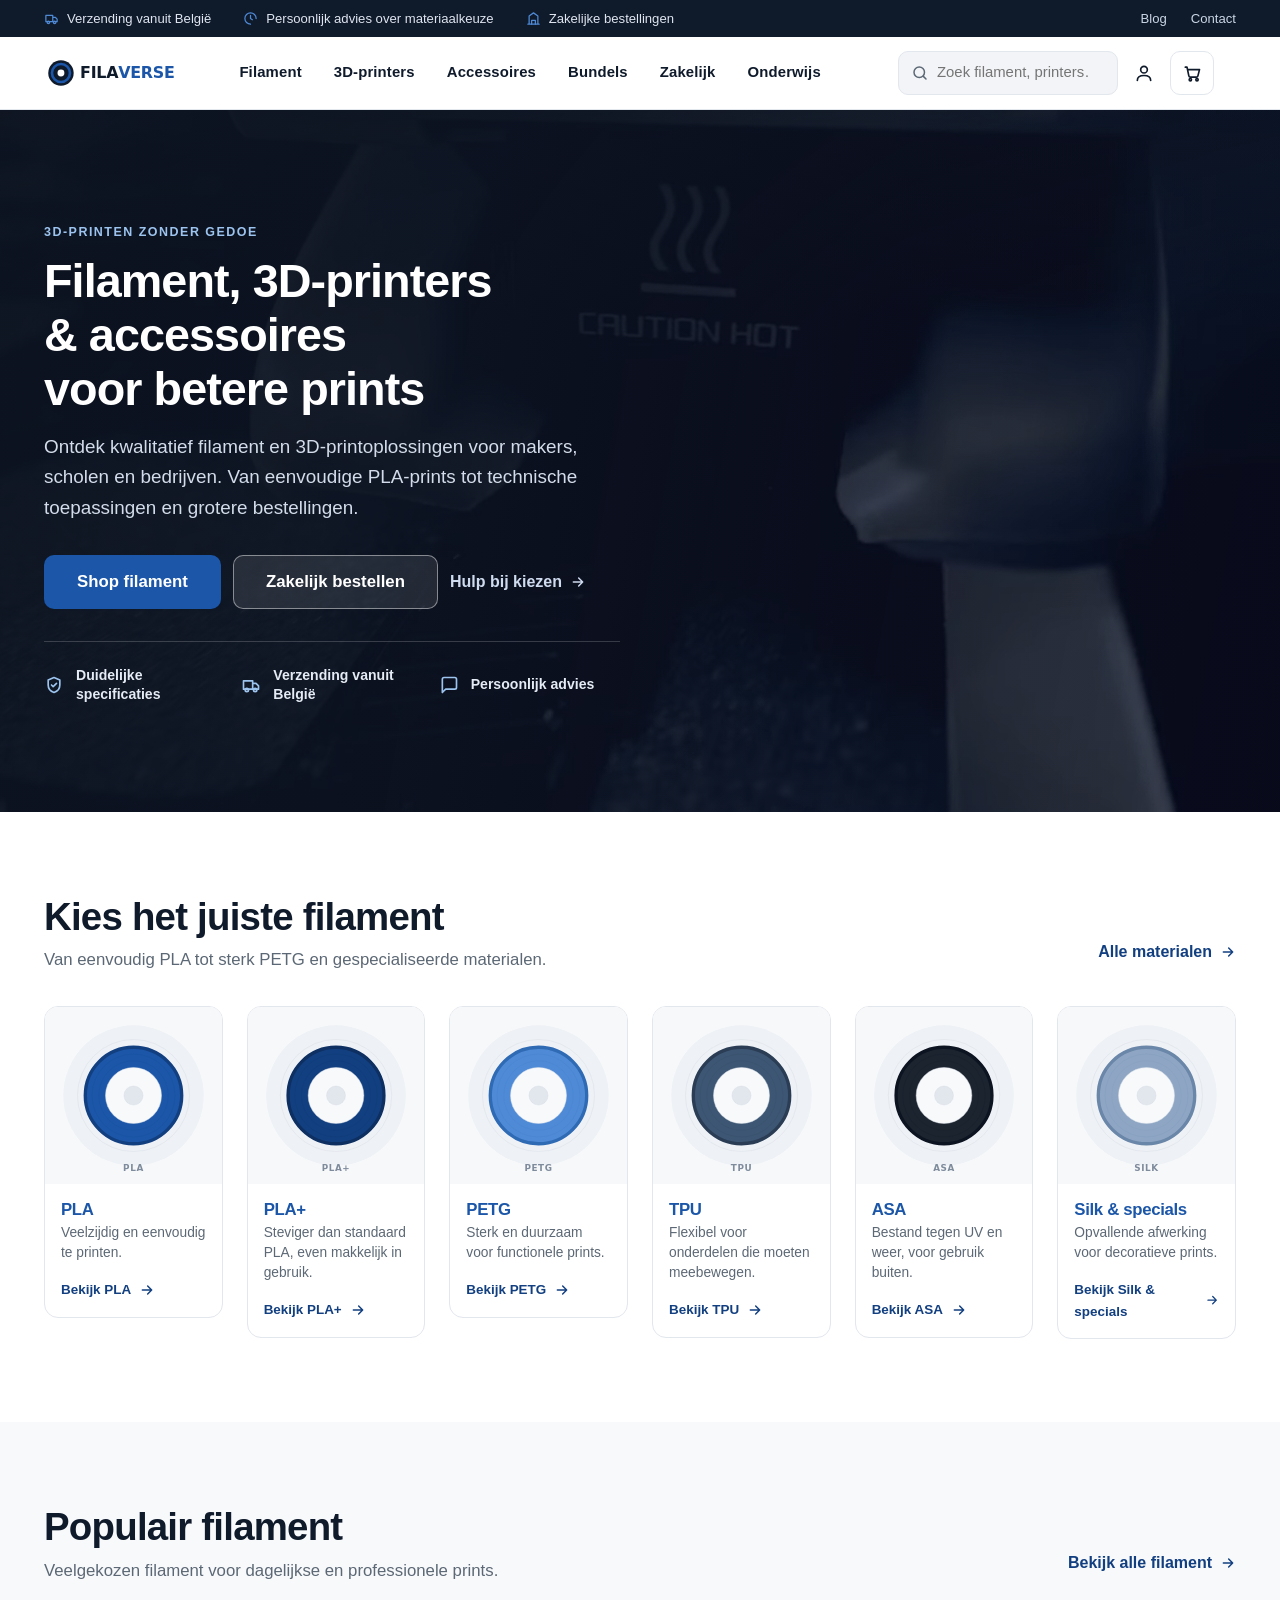
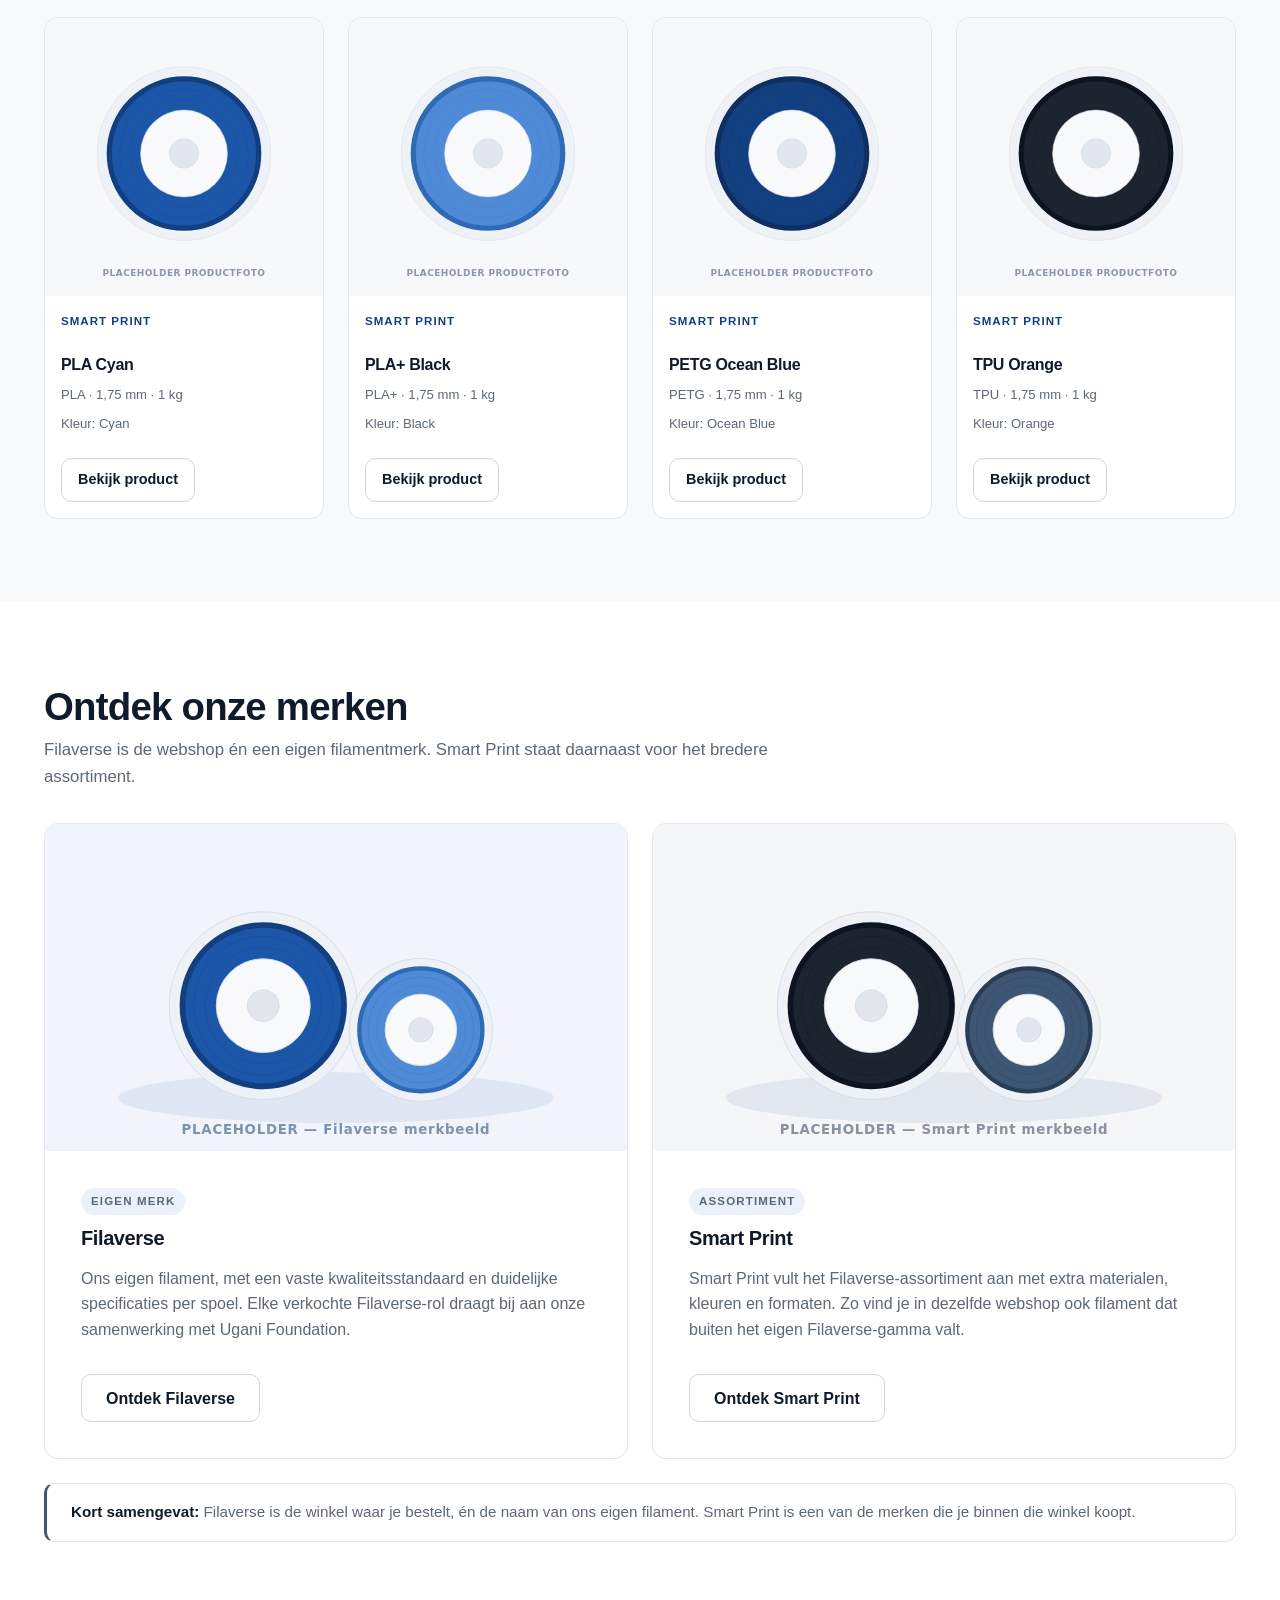
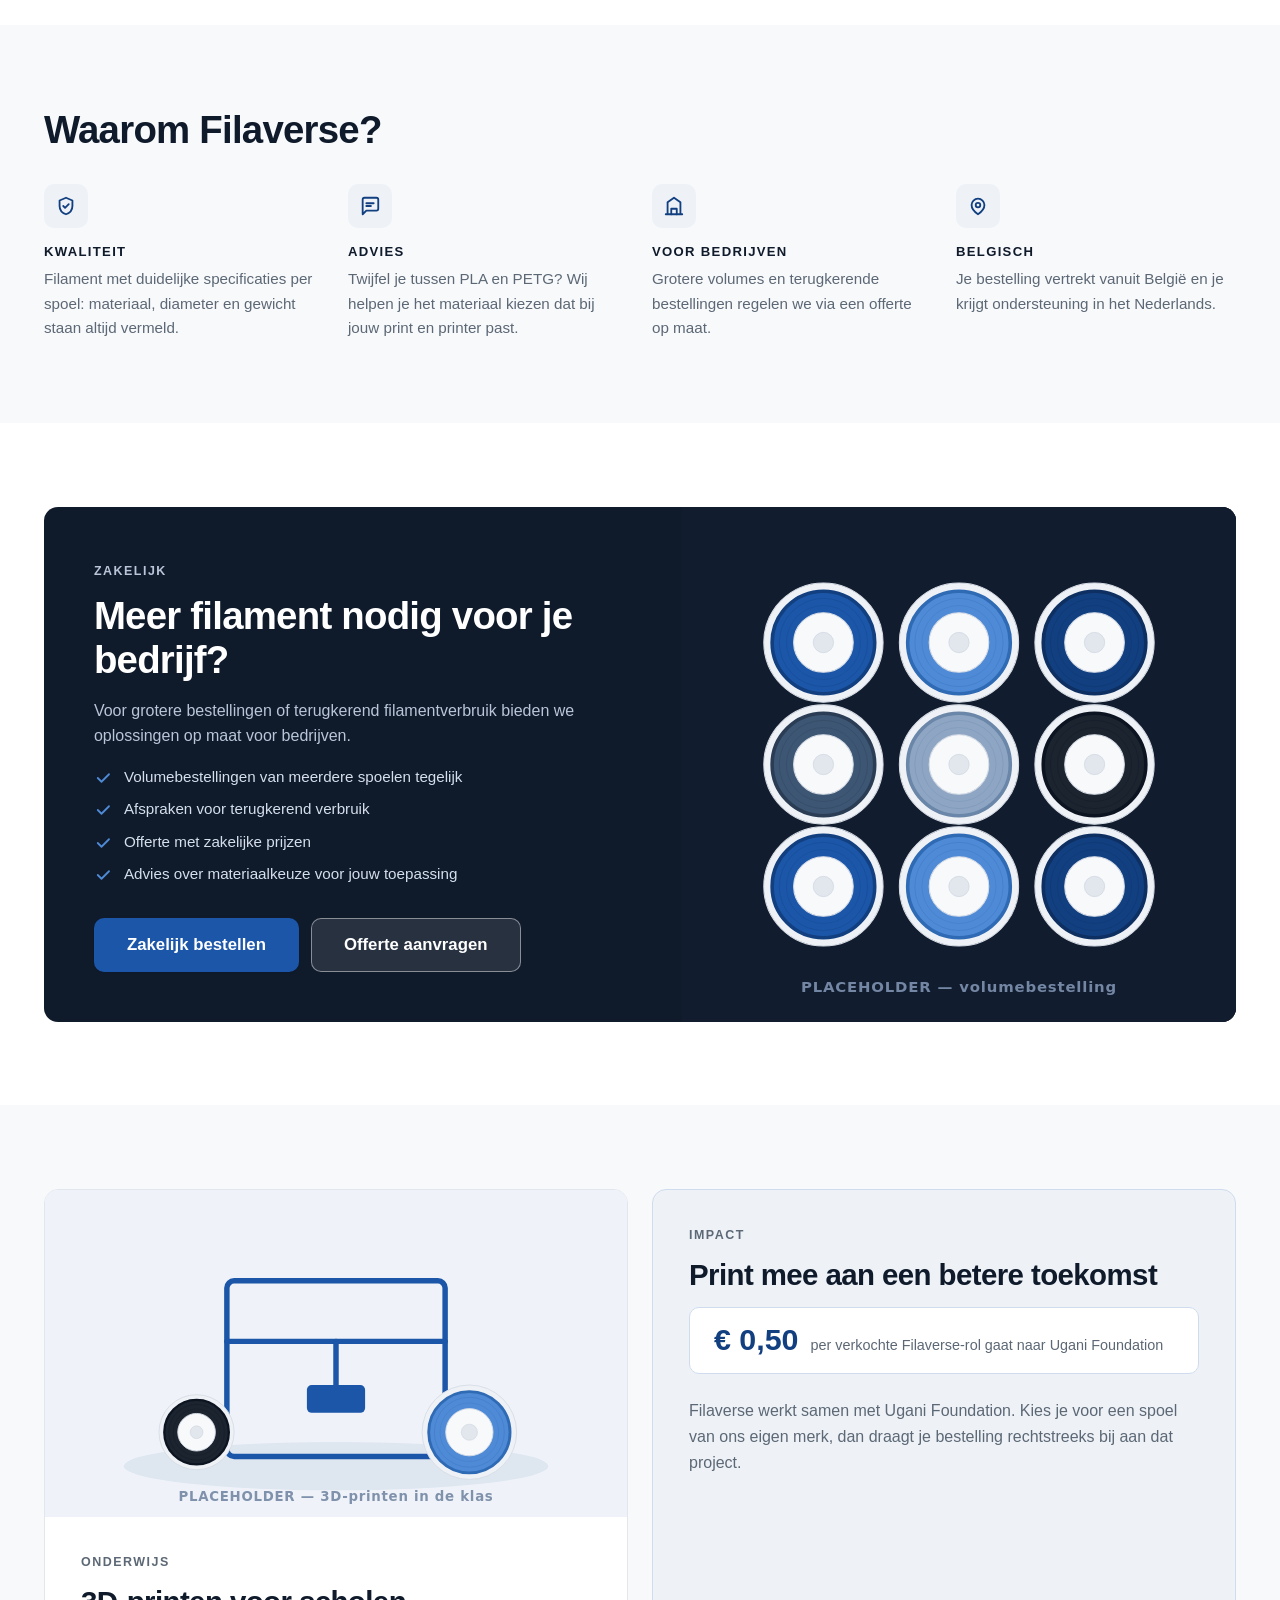
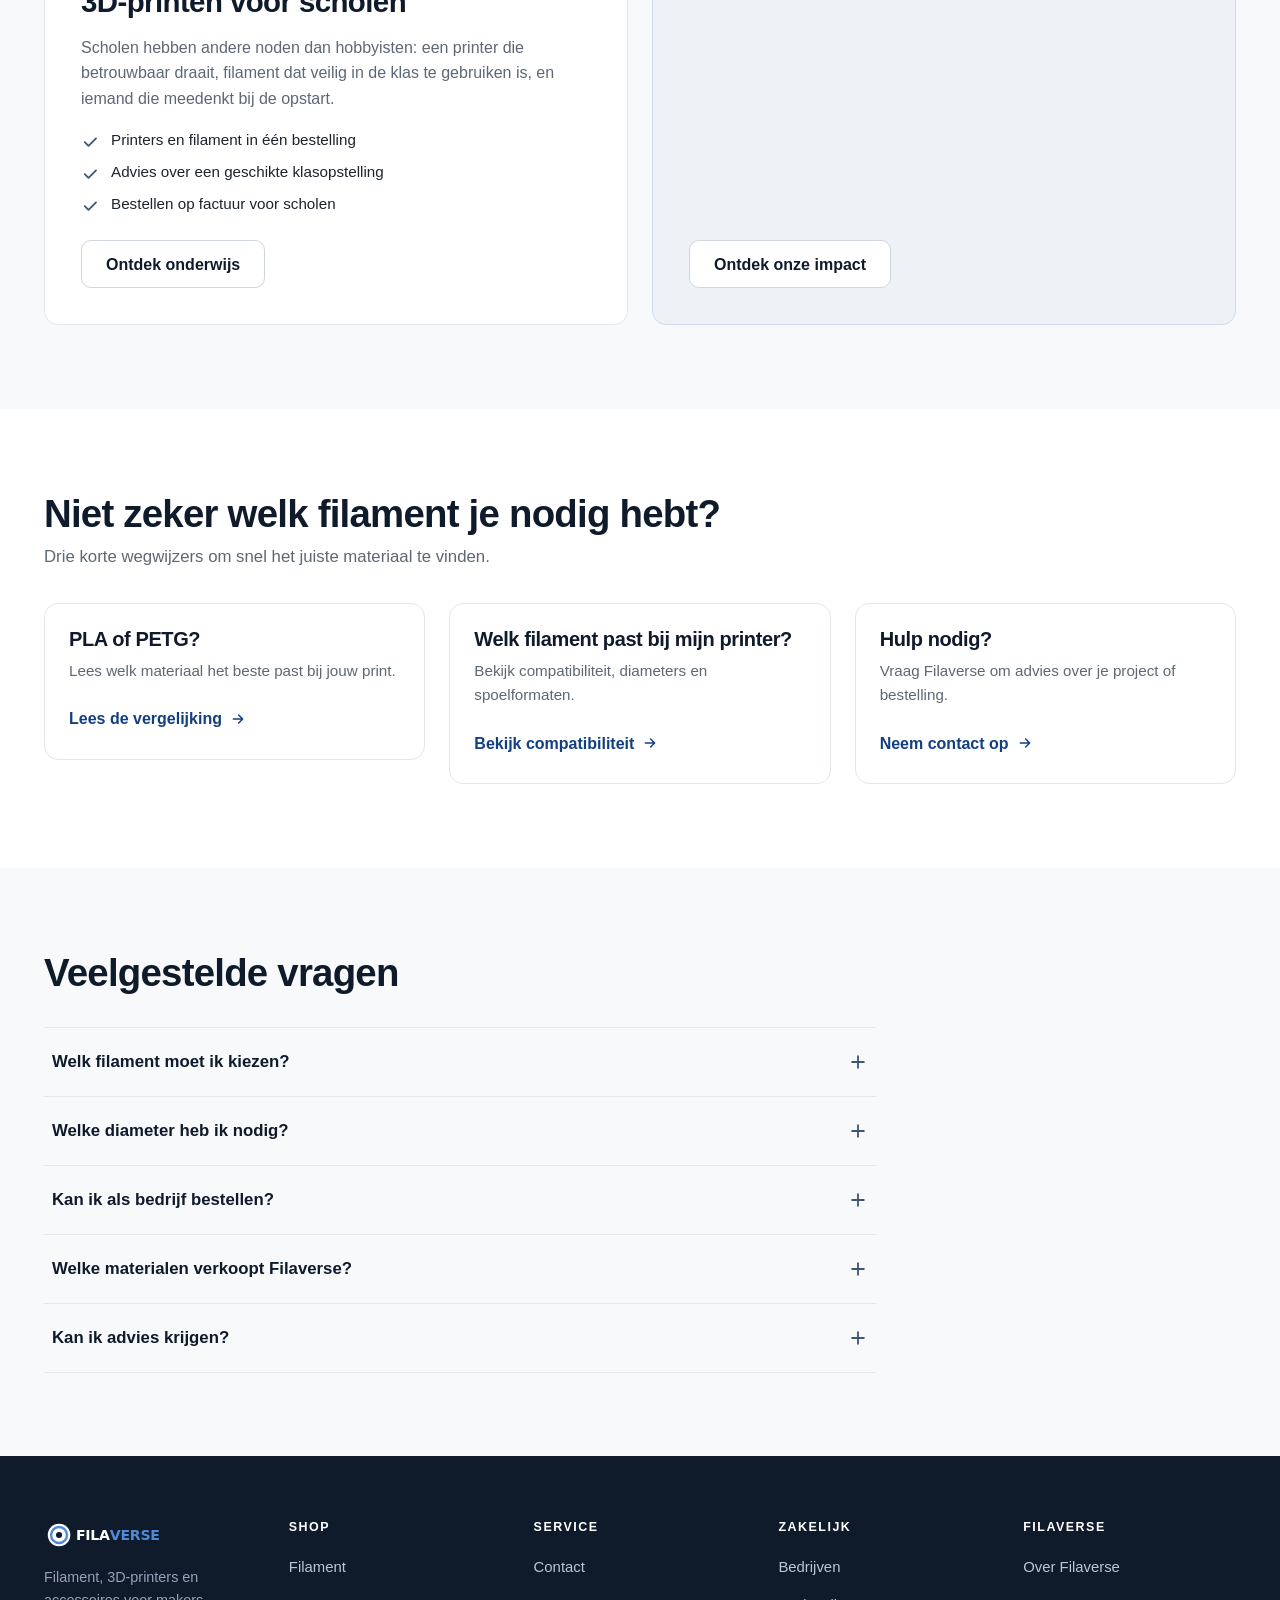
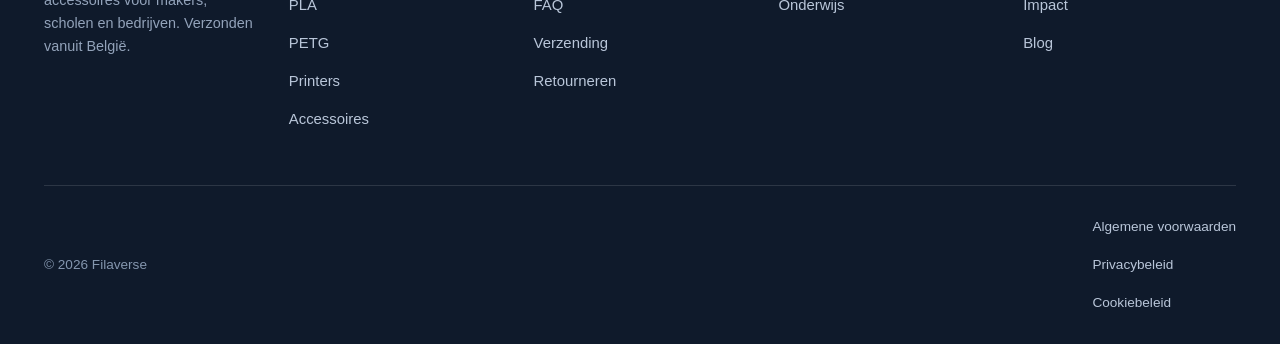
==== commit 8679a28c: "Play the hero video on mobile too The video did not play on phones because I had suppressed it there" ====
--- a/index.html
+++ b/index.html
@@ -39,7 +39,7 @@
        video itself is preload="none" and only fetched once the poster is up,
        so it never competes with the LCP. -->
   <link rel="preload" as="image" href="assets/img/hero-3d-print-poster.jpg" fetchpriority="high">
-  <link rel="stylesheet" href="assets/css/styles.css?v=c8edbc868c">
+  <link rel="stylesheet" href="assets/css/styles.css?v=89c90e1142">
 
   <!-- Swap the `no-js` class before first paint so reveal animations never
        hide content for users without JavaScript. -->
@@ -225,14 +225,19 @@
          The video is decoration, not content: it is muted, has no audio track
          at all, carries aria-hidden, and every word is in the DOM as text. The
          poster frame is identical to the video's first frame, so there is no
-         flash when playback starts, and it is what mobile, reduced-motion and
+         flash when playback starts, and it is what reduced-motion and
          Save-Data visitors see instead of the video.
+
+         There is deliberately no `autoplay` attribute. It overrides
+         preload="none" and starts the download during parsing, before the
+         deferred script can decide whether the visitor wants the video at all.
+         main.js starts playback instead, which keeps that decision honest.
          ================================================================== -->
     <section class="fv-hero" aria-labelledby="fv-hero-title">
       <div class="fv-hero__bg" aria-hidden="true">
         <video class="fv-hero__video" data-fv-hero-video
                poster="assets/img/hero-3d-print-poster.jpg"
-               autoplay muted loop playsinline preload="none"
+               muted loop playsinline preload="none"
                tabindex="-1" disablepictureinpicture>
           <source src="assets/video/filaverse-hero-3d-print.webm" type="video/webm">
           <source src="assets/video/filaverse-hero-3d-print.mp4" type="video/mp4">
@@ -882,6 +887,6 @@
     </div>
   </footer>
 
-  <script src="assets/js/main.js?v=c5c130276b" defer></script>
+  <script src="assets/js/main.js?v=6a2166e365" defer></script>
 </body>
 </html>
--- a/assets/css/styles.css
+++ b/assets/css/styles.css
@@ -33,7 +33,8 @@
   --fv-accent-dark: #123f80;
   --fv-accent-darker: #0d2f61;
   --fv-accent-soft: #eaf1fa;
-  --fv-accent-light: #4f8ad6;  /* for use on dark surfaces only */
+  --fv-accent-light: #4f8ad6;  /* solid dark surfaces only */
+  --fv-on-video: #9cc4ef;      /* over the hero video, where the scrim is lighter */
 
   --fv-ink: #0d1421;           /* near-black: headers, deep surfaces */
   --fv-steel: #3d5673;         /* mid blue-grey: icons, supporting detail */
@@ -529,7 +530,7 @@
 .fv-hero__inner { position: relative; }
 .fv-hero__copy { max-width: 36rem; }
 .fv-hero h1 { color: #fff; margin-bottom: var(--fv-s4); text-wrap: balance; }
-.fv-eyebrow--onDark { color: var(--fv-accent-light); }
+.fv-eyebrow--onDark { color: var(--fv-on-video); }
 
 .fv-hero__lead {
   font-size: clamp(1.02rem, .97rem + .3vw, 1.18rem);
@@ -567,18 +568,24 @@
   color: #e6ecf5;
   line-height: 1.35;
 }
-.fv-hero__usps svg { color: var(--fv-accent-light); flex: none; }
+.fv-hero__usps svg { color: var(--fv-on-video); flex: none; }
 
 /* Focus ring must stay visible against the dark hero. */
 .fv-hero :focus-visible { outline-color: #ffffff; }
 
 @media (max-width: 700px) {
-  /* Phones: the poster only. `preload="none"` plus the JS guard means the
-     video bytes are never fetched here, and the scrim goes flat so the copy
-     reads over a portrait crop. */
-  .fv-hero { min-height: 0; }
+  /* Phones play the video too. The 16:9 clip is cropped hard to portrait, so
+     the scrim runs top-to-bottom instead of left-to-right: lighter at the top
+     where the footage should read, denser lower down behind the CTA and USPs.
+     Measured against every frame of the clip, the brightest text-sized region
+     still leaves white heading text at 11.2:1 and the lead paragraph at
+     8.6:1 — both far past AA. */
+  .fv-hero { min-height: 78vh; }
   .fv-hero__scrim {
-    background: linear-gradient(180deg, rgba(13, 20, 33, .70) 0%, rgba(13, 20, 33, .88) 60%);
+    background: linear-gradient(180deg,
+      rgba(13, 20, 33, .50) 0%,
+      rgba(13, 20, 33, .70) 52%,
+      rgba(13, 20, 33, .82) 100%);
   }
 }
 
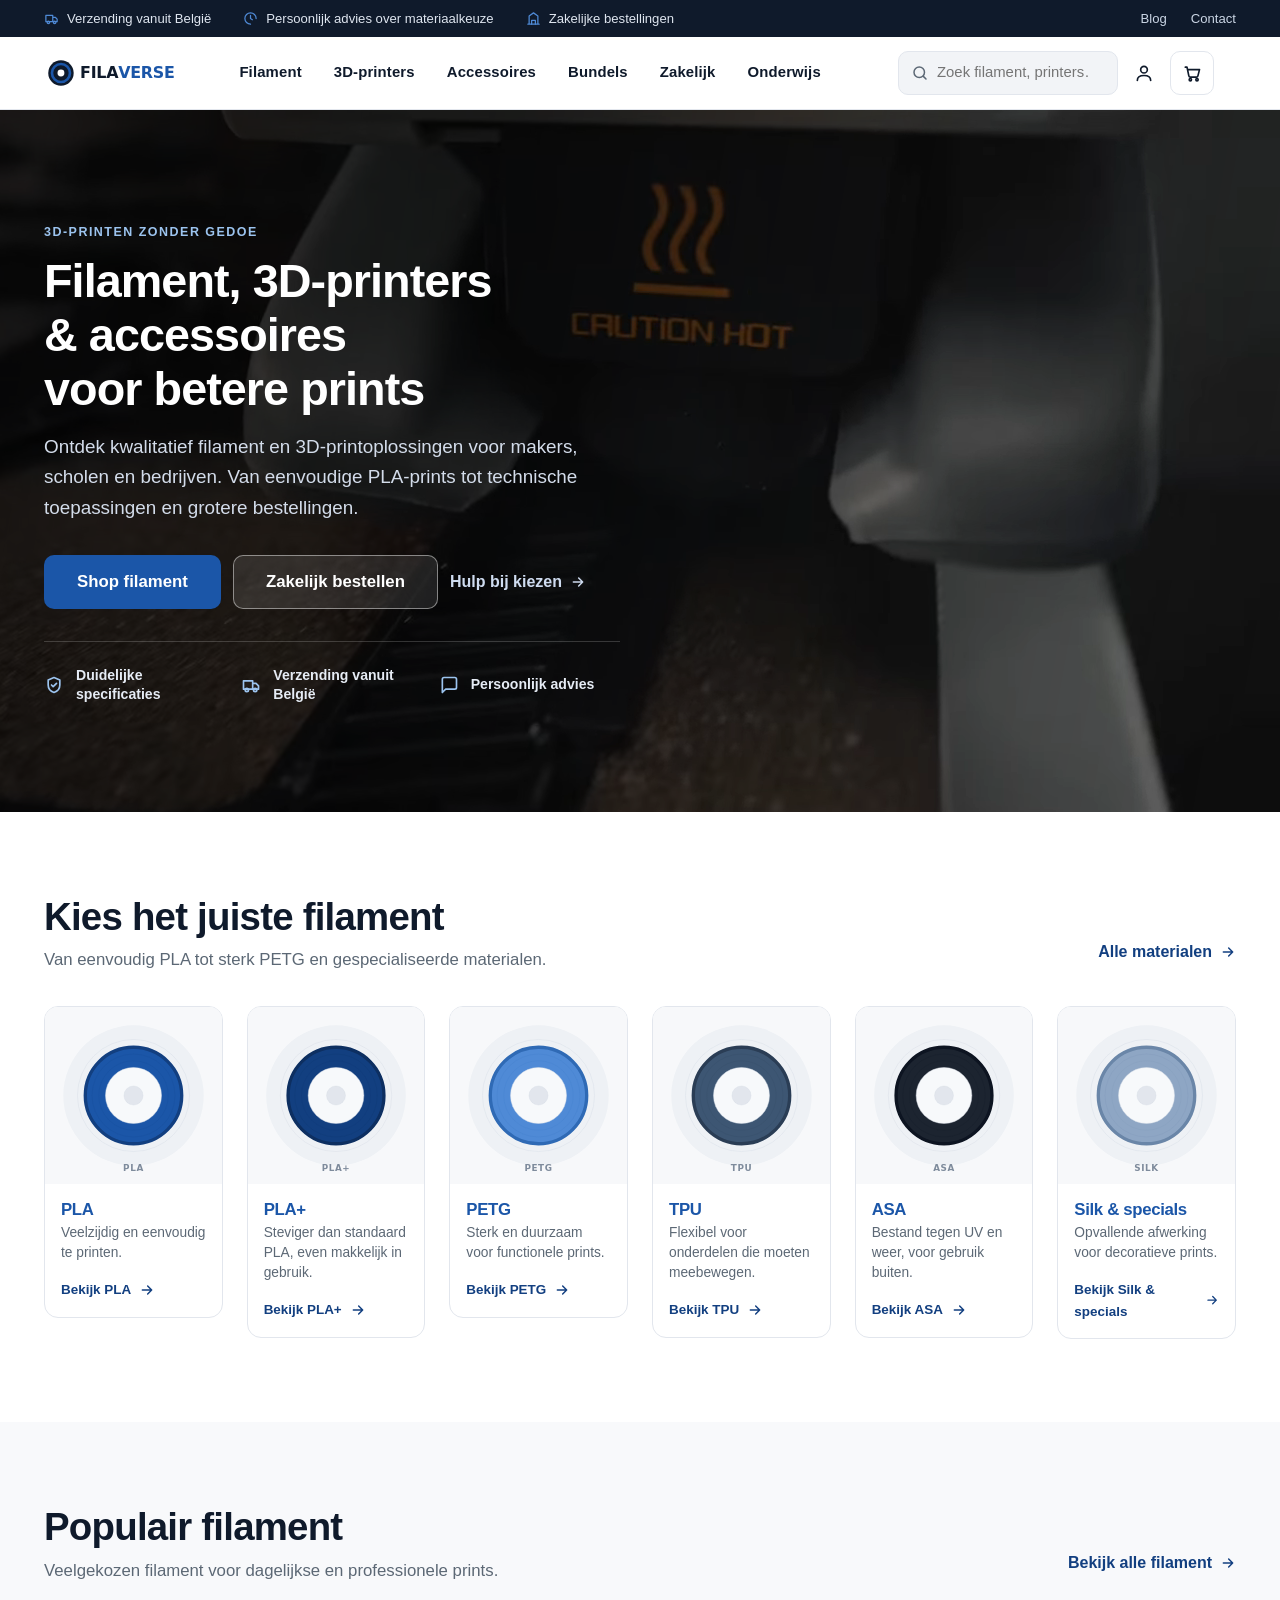
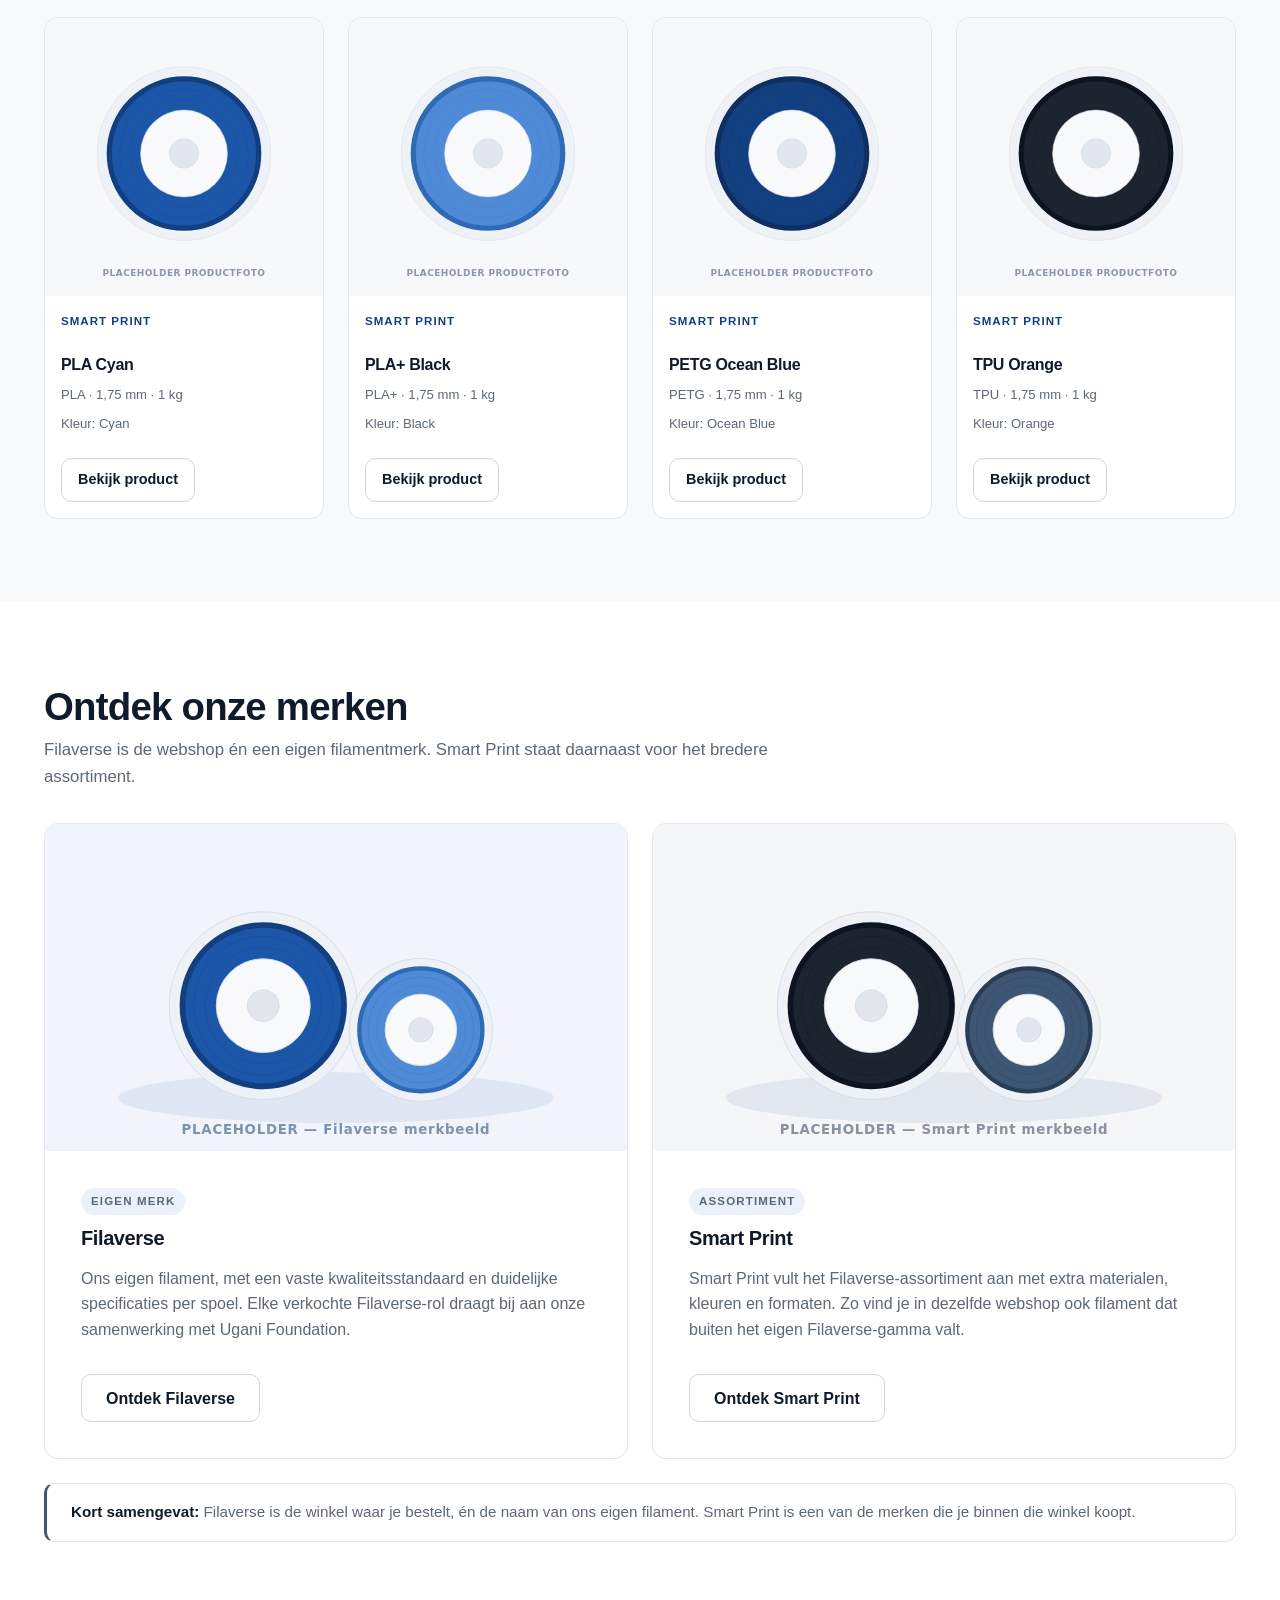
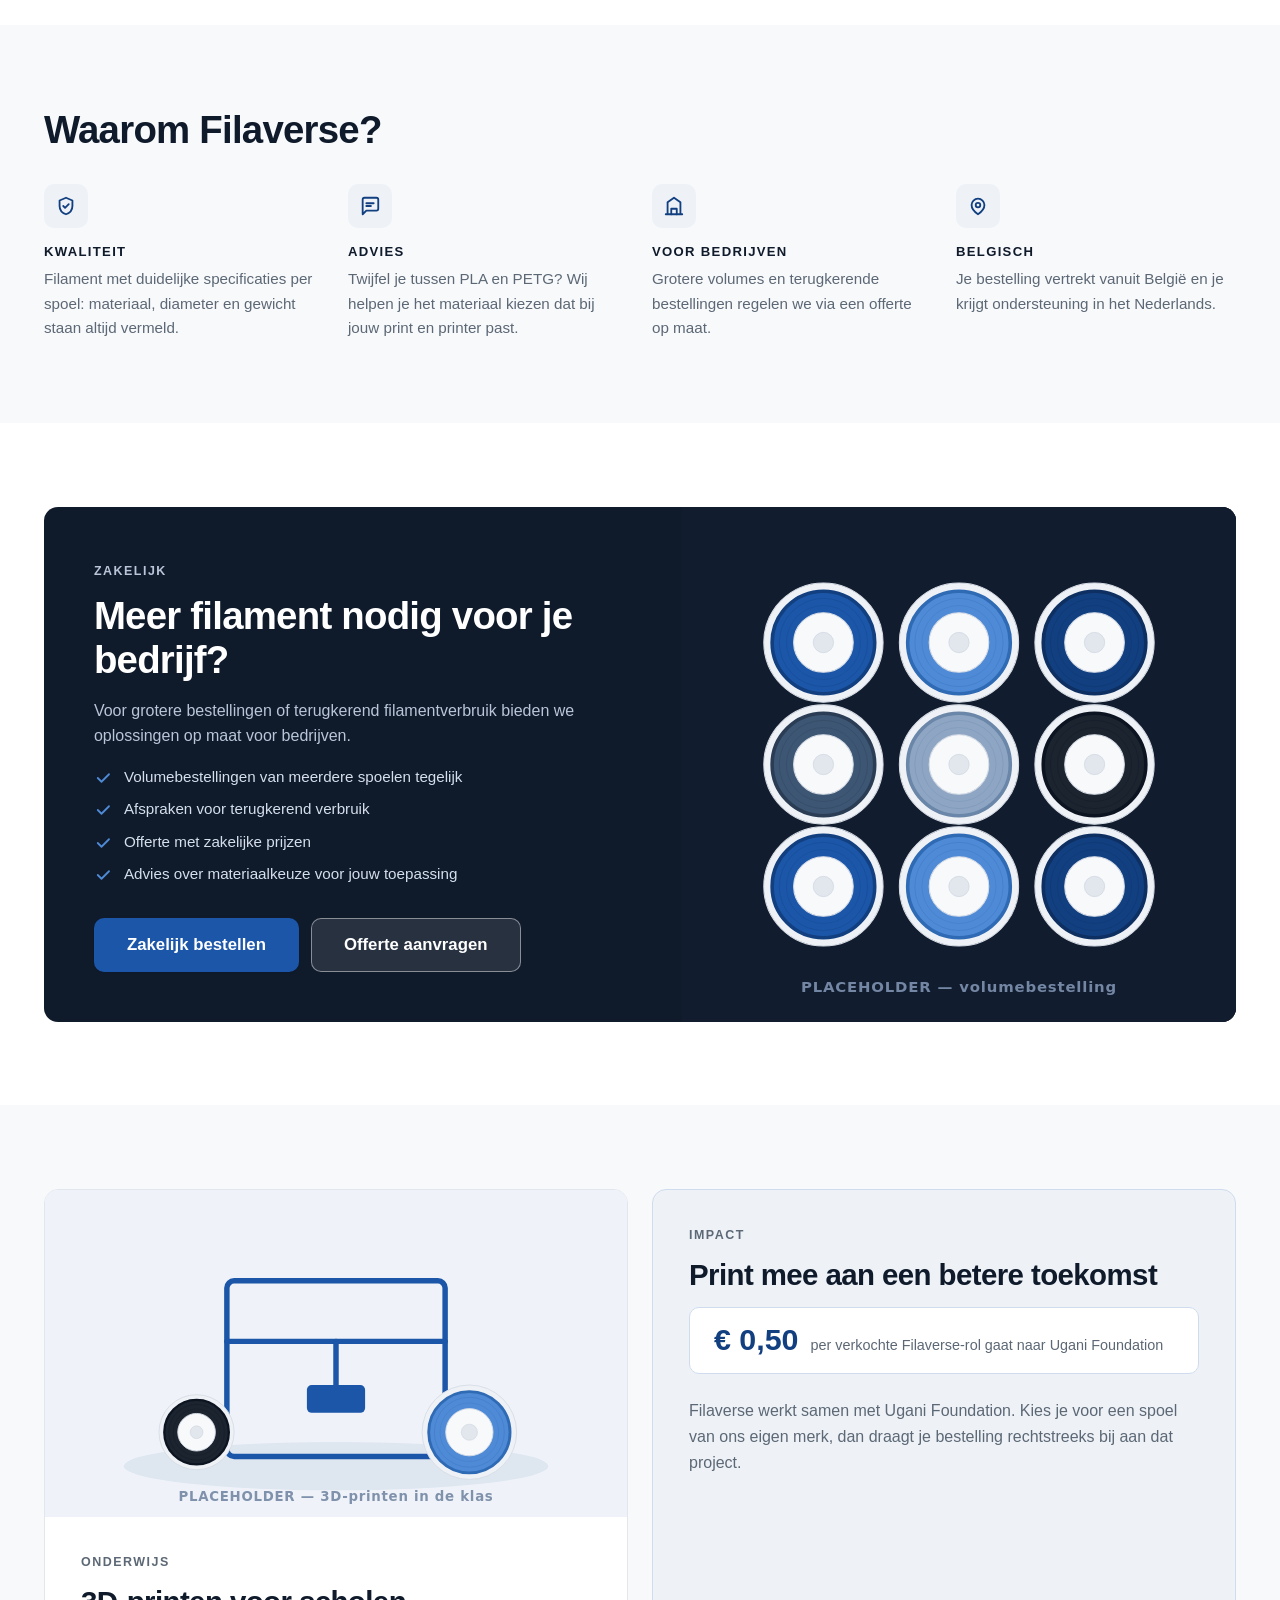
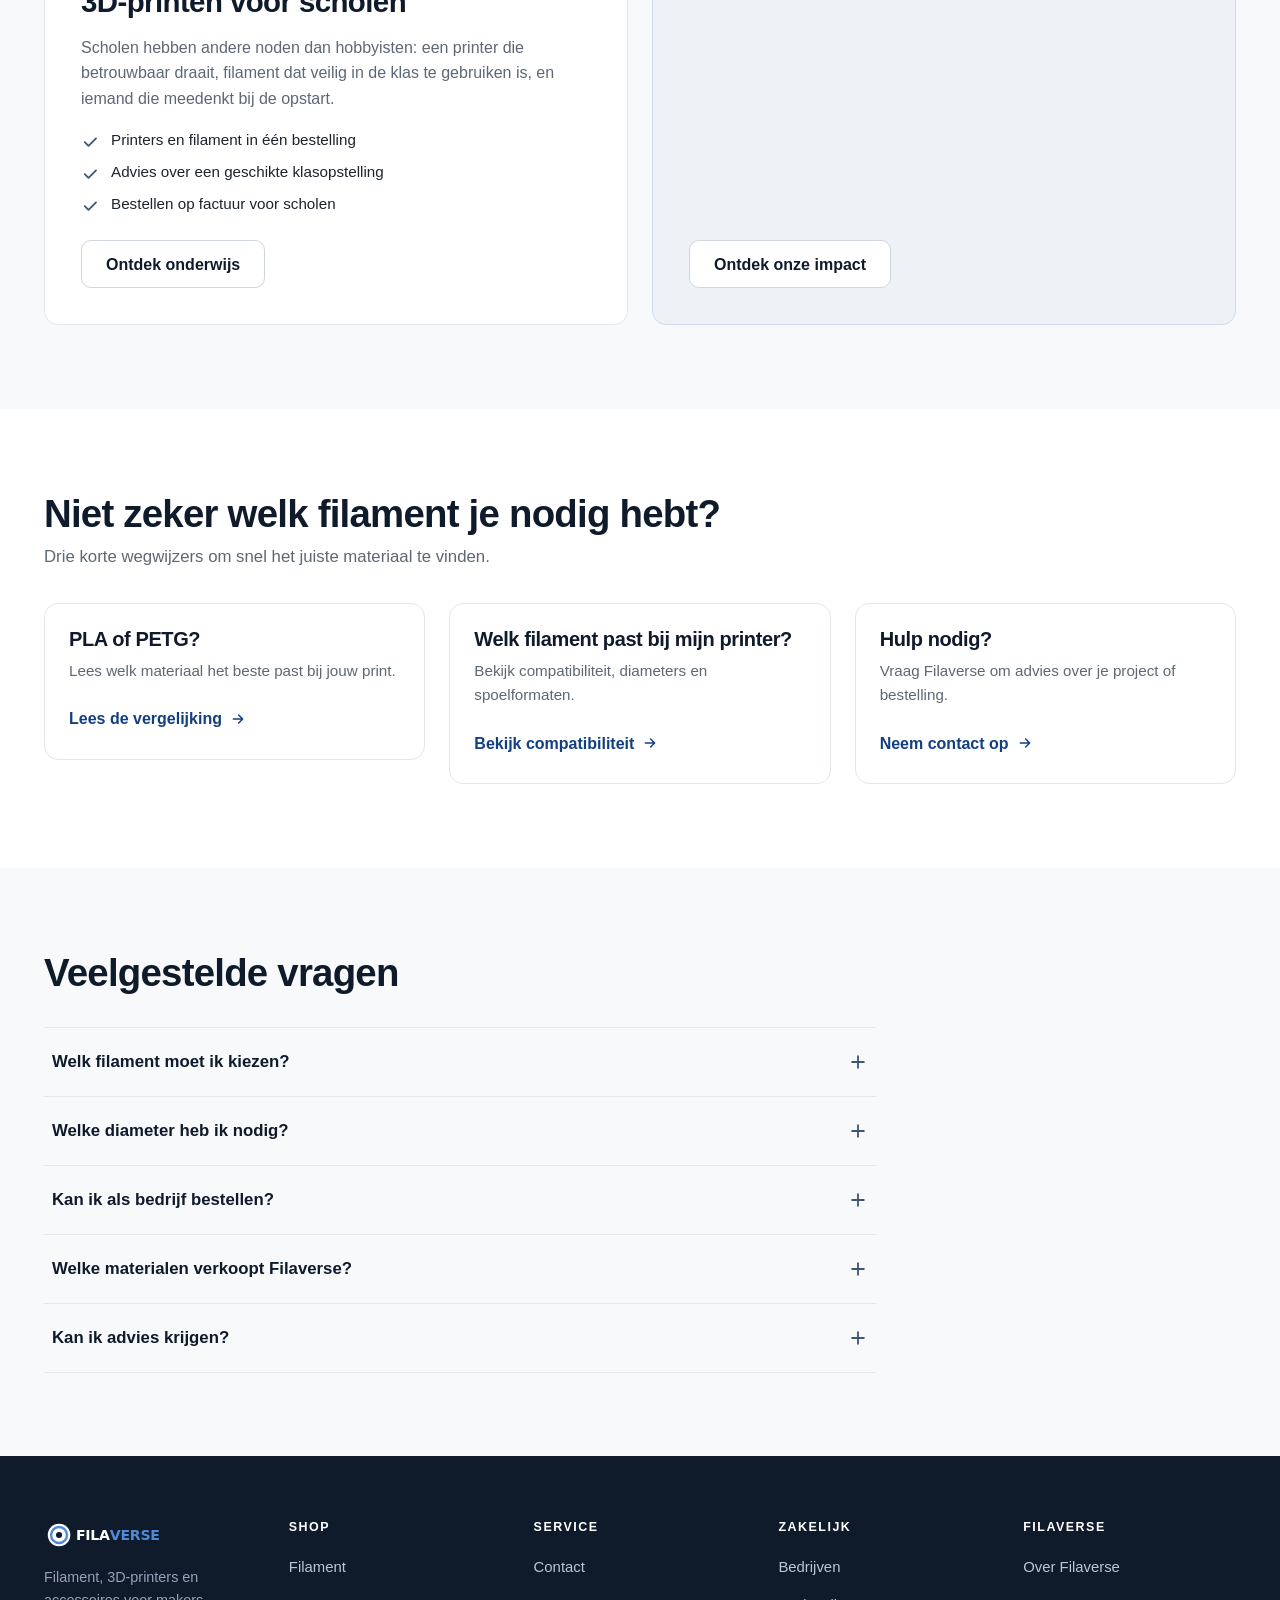
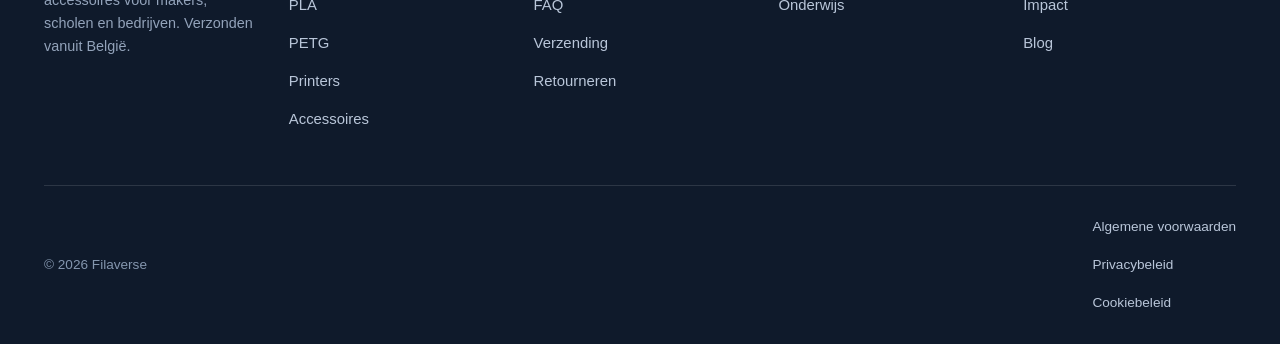
==== commit 5af94650: "Play the hero video unfiltered Removes the blue cast, which came from two places, not one: a colour " ====
--- a/index.html
+++ b/index.html
@@ -39,7 +39,7 @@
        video itself is preload="none" and only fetched once the poster is up,
        so it never competes with the LCP. -->
   <link rel="preload" as="image" href="assets/img/hero-3d-print-poster.jpg" fetchpriority="high">
-  <link rel="stylesheet" href="assets/css/styles.css?v=89c90e1142">
+  <link rel="stylesheet" href="assets/css/styles.css?v=099a659606">
 
   <!-- Swap the `no-js` class before first paint so reveal animations never
        hide content for users without JavaScript. -->
--- a/assets/css/styles.css
+++ b/assets/css/styles.css
@@ -515,16 +515,19 @@
 
 /* Readability scrim. Darker on the copy side, so the footage stays visible on
    the right while the text keeps a solid contrast floor. */
+/* Neutral black, never a colour cast: the footage keeps its own colours and
+   this only darkens the side the copy sits on. Measured against the brightest
+   text-sized region of the ungraded clip (105/255 in the text column), the
+   heading holds 14.5:1 and the lead paragraph 10.5:1. The right-hand end is
+   almost clear, so the video reads as itself. */
 .fv-hero__scrim {
   position: absolute;
   inset: 0;
-  background:
-    linear-gradient(100deg,
-      rgba(13, 20, 33, .92) 0%,
-      rgba(13, 20, 33, .84) 36%,
-      rgba(13, 20, 33, .52) 66%,
-      rgba(13, 20, 33, .34) 100%),
-    linear-gradient(180deg, rgba(13, 20, 33, .35) 0%, rgba(13, 20, 33, 0) 30%);
+  background: linear-gradient(100deg,
+    rgba(0, 0, 0, .70) 0%,
+    rgba(0, 0, 0, .56) 38%,
+    rgba(0, 0, 0, .20) 70%,
+    rgba(0, 0, 0, .04) 100%);
 }
 
 .fv-hero__inner { position: relative; }
@@ -577,15 +580,15 @@
   /* Phones play the video too. The 16:9 clip is cropped hard to portrait, so
      the scrim runs top-to-bottom instead of left-to-right: lighter at the top
      where the footage should read, denser lower down behind the CTA and USPs.
-     Measured against every frame of the clip, the brightest text-sized region
-     still leaves white heading text at 11.2:1 and the lead paragraph at
-     8.6:1 — both far past AA. */
+     Measured against every frame, the brightest text-sized region in the
+     portrait crop (118/255) still leaves the heading at 9.2:1 and the lead
+     paragraph at 6.7:1 — both past AA. */
   .fv-hero { min-height: 78vh; }
   .fv-hero__scrim {
     background: linear-gradient(180deg,
-      rgba(13, 20, 33, .50) 0%,
-      rgba(13, 20, 33, .70) 52%,
-      rgba(13, 20, 33, .82) 100%);
+      rgba(0, 0, 0, .42) 0%,
+      rgba(0, 0, 0, .58) 52%,
+      rgba(0, 0, 0, .70) 100%);
   }
 }
 
